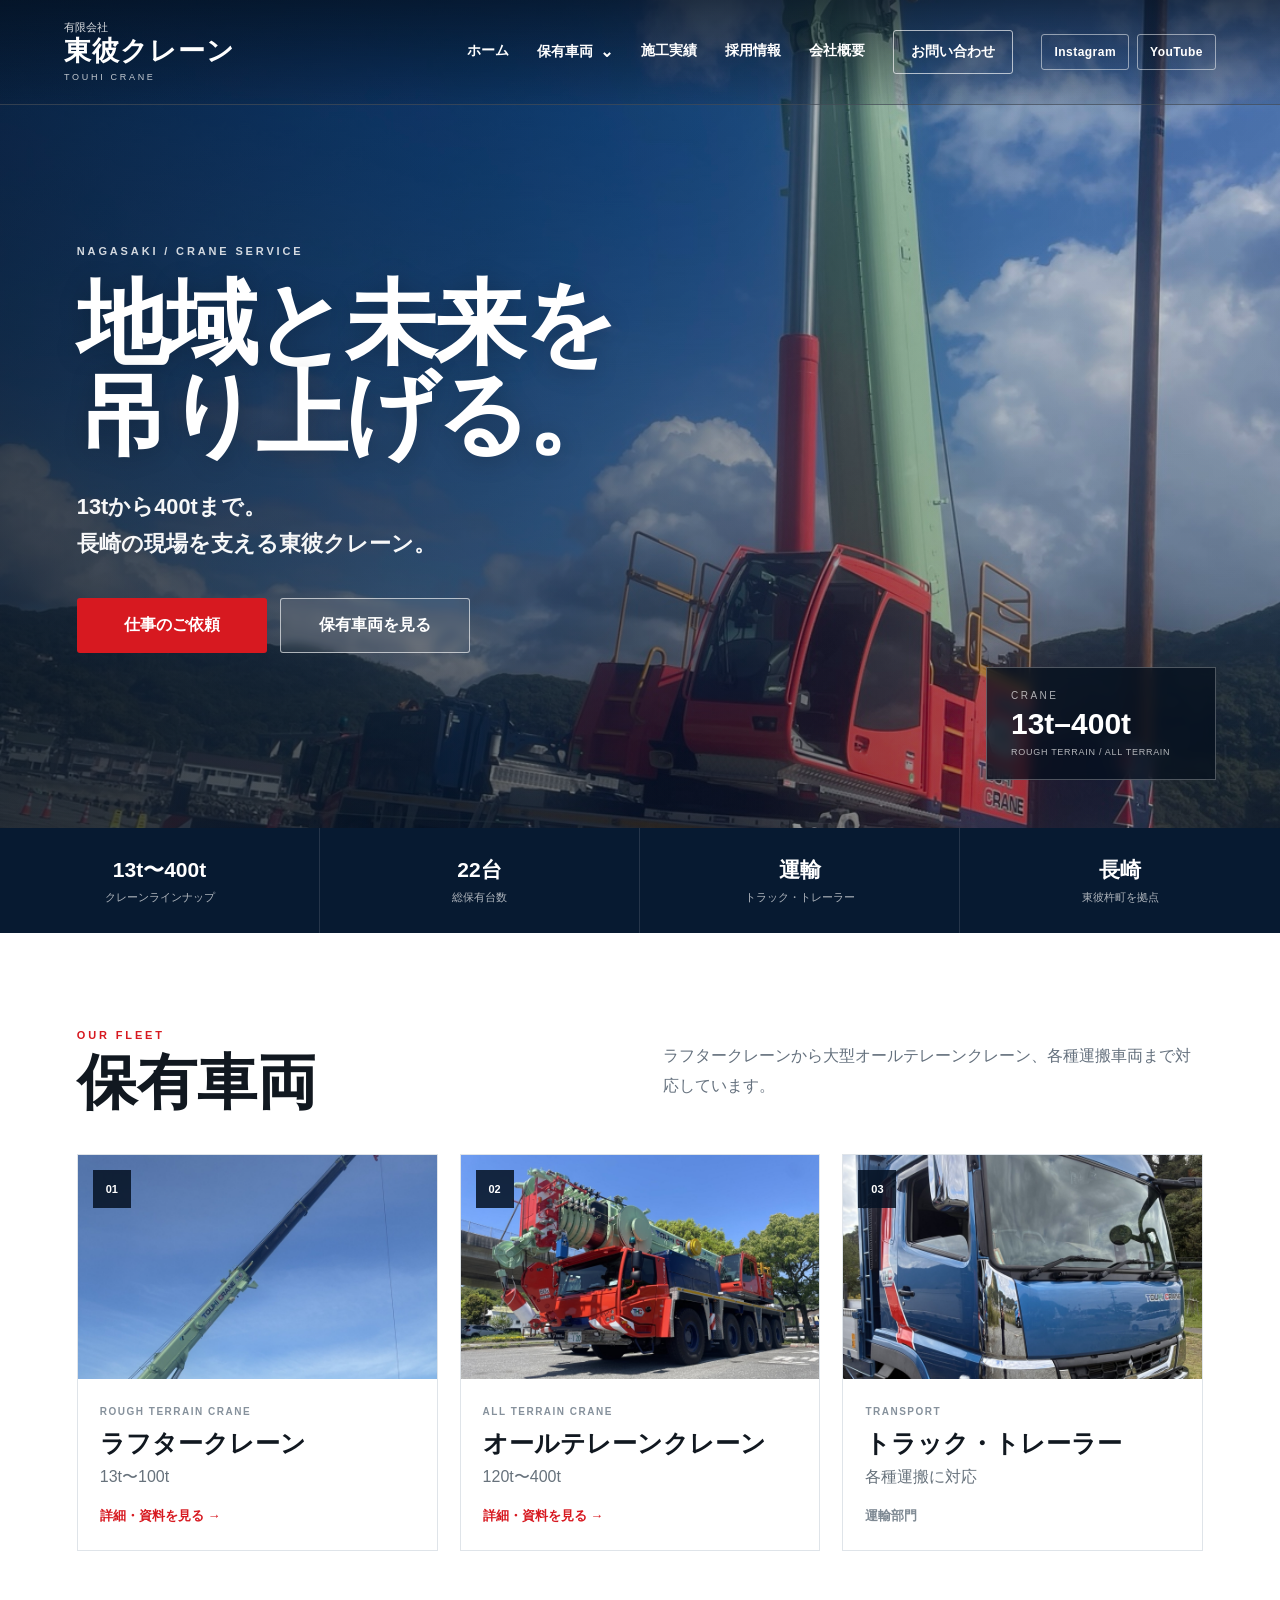
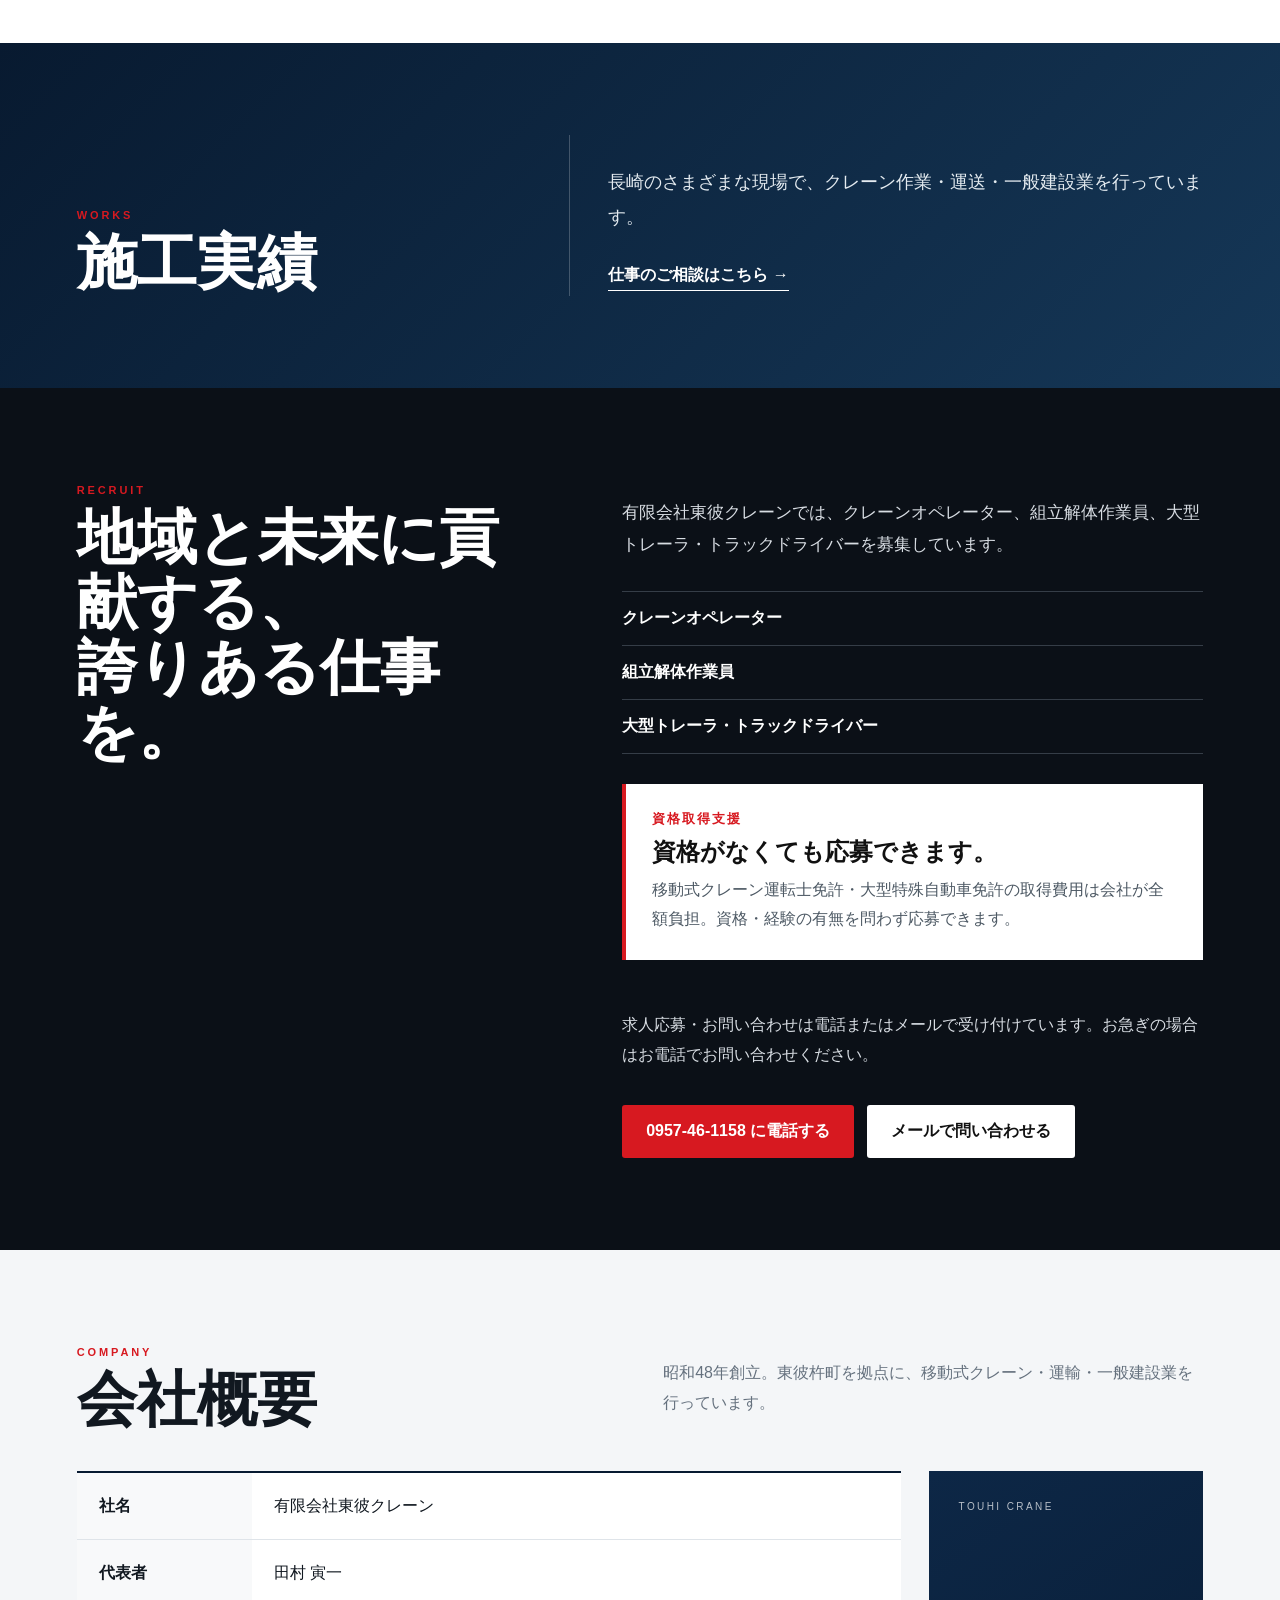
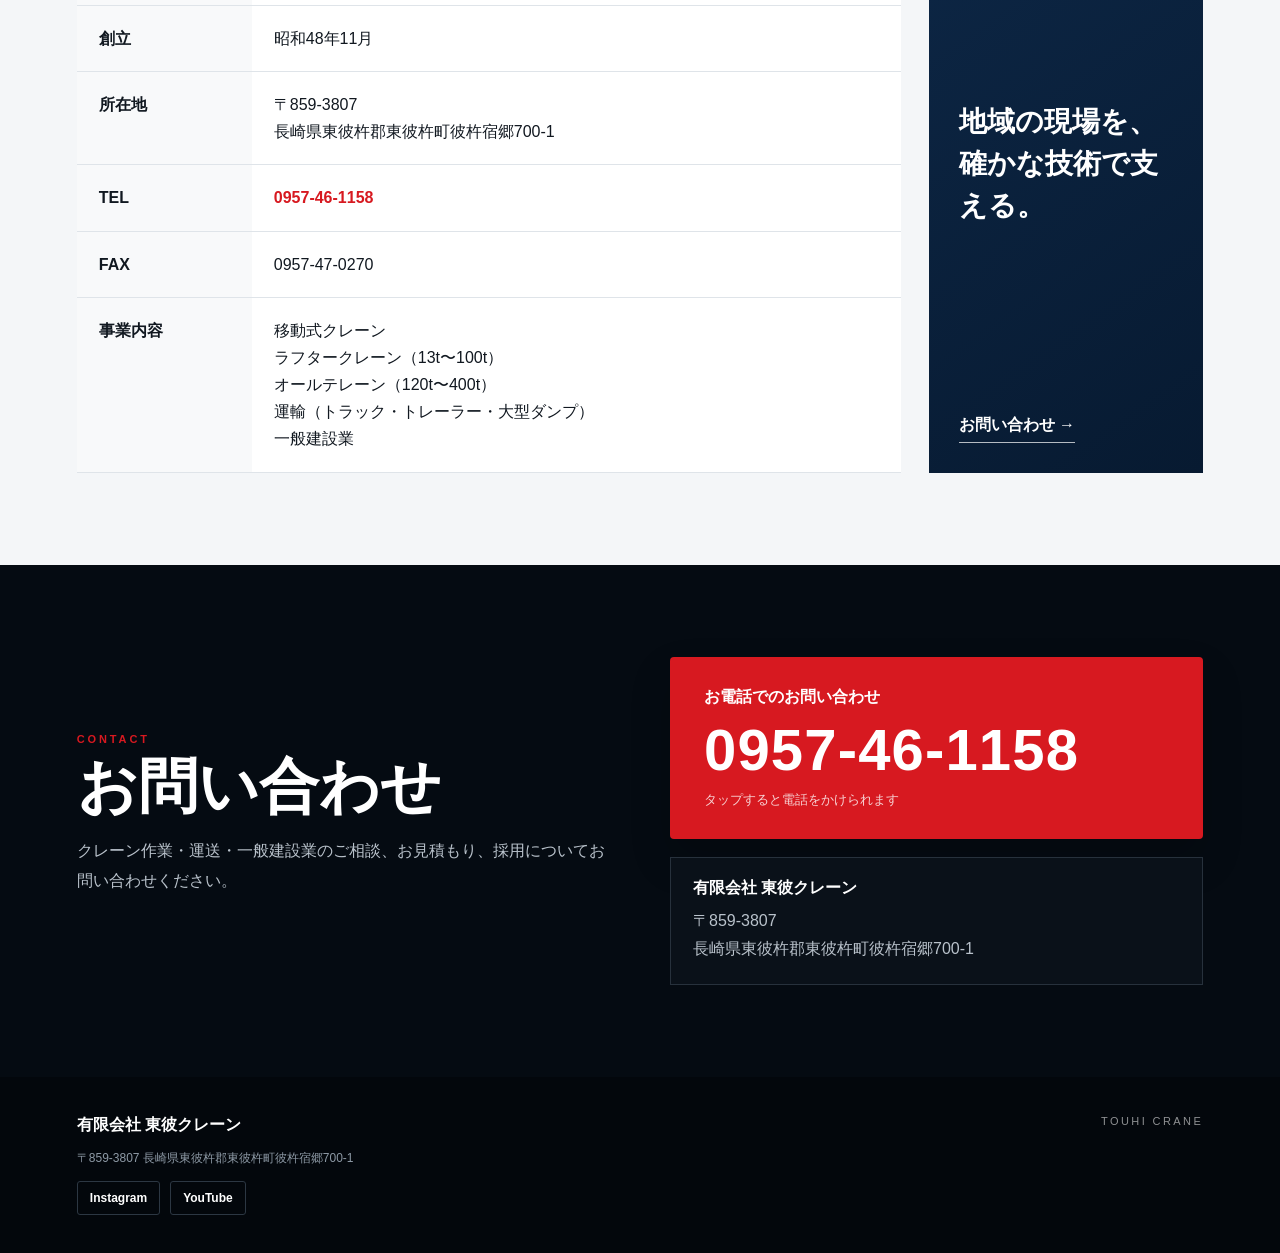
==== index.html @ 8ba5ea9e "Add files via upload" ====
<!doctype html>
<html lang="ja">
<head>
  <meta charset="utf-8">
  <meta name="viewport" content="width=device-width,initial-scale=1">
  <meta name="description" content="有限会社東彼クレーン。長崎県東彼杵町を拠点に、移動式クレーン・運輸・一般建設業を行っています。">
  <title>有限会社 東彼クレーン</title>
  <link rel="stylesheet" href="styles.css">
  <style>
    .social-links{display:flex;align-items:center;gap:8px}
    .social-link{display:inline-flex;align-items:center;justify-content:center;padding:10px 12px;border:1px solid rgba(255,255,255,.5);border-radius:3px;font-size:12px;font-weight:900;letter-spacing:.04em}
    .social-link:hover{background:#fff;color:#071a31}
    .footer-social{display:flex;gap:10px;flex-wrap:wrap;margin-top:12px}
    .footer-social a{display:inline-flex;padding:9px 12px;border:1px solid #2c3743;border-radius:3px;font-size:12px;font-weight:800;color:#fff}
    .footer-social a:hover{border-color:#fff}
    .mobile-social{display:none}
    @media(max-width:1050px){.social-links{display:none}}
    @media(max-width:900px){
      .mobile-social{display:flex;gap:10px;margin-top:18px}
      .mobile-social a{flex:1;text-align:center;padding:13px 10px;border:1px solid #2c3743;border-radius:3px;font-size:13px;font-weight:900}
      .footer-social{display:none}
    }
  </style>
</head>
<body>

<header class="site-header">
  <a class="brand" href="#top">
    <span class="brand-small">有限会社</span>
    <span class="brand-main">東彼クレーン</span>
    <span class="brand-en">TOUHI CRANE</span>
  </a>

  <nav class="nav" aria-label="メインナビゲーション">
    <a class="nav-link" href="#top">ホーム</a>

    <details class="vehicle-dropdown">
      <summary>保有車両 <span>⌄</span></summary>
      <div class="vehicle-menu">
        <a href="rafter.html">
          <strong>ラフタークレーン</strong>
          <small>能力表・CAD・寸法図・カタログ</small>
        </a>
        <a href="allterrain.html">
          <strong>オールテレーンクレーン</strong>
          <small>能力表・CAD・寸法図・カタログ</small>
        </a>
      </div>
    </details>

    <a class="nav-link" href="#works">施工実績</a>
    <a class="nav-link" href="#recruit">採用情報</a>
    <a class="nav-link" href="#about">会社概要</a>
    <a class="nav-contact" href="#contact">お問い合わせ</a>

    <div class="social-links" aria-label="SNS">
      <a class="social-link" href="https://www.instagram.com/touhi_130nl" target="_blank" rel="noopener noreferrer">Instagram</a>
      <a class="social-link" href="https://youtube.com/@nagasaki_crane" target="_blank" rel="noopener noreferrer">YouTube</a>
    </div>
  </nav>
</header>

<main>
  <section id="top" class="hero">
    <div class="hero-overlay"></div>
    <div class="hero-content">
      <p class="eyebrow">NAGASAKI / CRANE SERVICE</p>
      <h1>地域と未来を<br>吊り上げる。</h1>
      <p class="hero-copy">13tから400tまで。<br>長崎の現場を支える東彼クレーン。</p>
      <div class="hero-actions">
        <a class="button primary" href="tel:0957461158">仕事のご依頼</a>
        <a class="button ghost" href="#vehicles">保有車両を見る</a>
      </div>
    </div>

    <div class="hero-badge">
      <span>CRANE</span>
      <strong>13t–400t</strong>
      <small>ROUGH TERRAIN / ALL TERRAIN</small>
    </div>
  </section>

  <section class="strengths" aria-label="東彼クレーンの特徴">
    <div><strong>13t〜400t</strong><span>クレーンラインナップ</span></div>
    <div><strong>22台</strong><span>総保有台数</span></div>
    <div><strong>運輸</strong><span>トラック・トレーラー</span></div>
    <div><strong>長崎</strong><span>東彼杵町を拠点</span></div>
  </section>

  <section id="vehicles" class="section vehicles-section">
    <div class="section-heading">
      <div><span class="section-en">OUR FLEET</span><h2>保有車両</h2></div>
      <p>ラフタークレーンから大型オールテレーンクレーン、各種運搬車両まで対応しています。</p>
    </div>

    <div class="card-grid three">
      <a class="vehicle-card" href="rafter.html">
        <div class="vehicle-media"><img src="rafter.jpg" alt="東彼クレーンのラフタークレーン"><span class="vehicle-number">01</span></div>
        <div class="vehicle-card-body"><span>ROUGH TERRAIN CRANE</span><h3>ラフタークレーン</h3><p>13t〜100t</p><strong>詳細・資料を見る →</strong></div>
      </a>

      <a class="vehicle-card" href="allterrain.html">
        <div class="vehicle-media"><img src="allterrain.jpg" alt="東彼クレーンのオールテレーンクレーン"><span class="vehicle-number">02</span></div>
        <div class="vehicle-card-body"><span>ALL TERRAIN CRANE</span><h3>オールテレーンクレーン</h3><p>120t〜400t</p><strong>詳細・資料を見る →</strong></div>
      </a>

      <article class="vehicle-card vehicle-card-static">
        <div class="vehicle-media"><img src="truck.jpg" alt="東彼クレーンのトラック・トレーラー"><span class="vehicle-number">03</span></div>
        <div class="vehicle-card-body"><span>TRANSPORT</span><h3>トラック・トレーラー</h3><p>各種運搬に対応</p><strong>運輸部門</strong></div>
      </article>
    </div>
  </section>

  <section id="works" class="section works-section">
    <div class="works-inner">
      <div><span class="section-en">WORKS</span><h2>施工実績</h2></div>
      <div class="works-copy">
        <p>長崎のさまざまな現場で、クレーン作業・運送・一般建設業を行っています。</p>
        <a href="#contact">仕事のご相談はこちら →</a>
      </div>
    </div>
  </section>

  <section id="recruit" class="section recruit">
    <div class="recruit-grid-main">
      <div><span class="section-en">RECRUIT</span><h2>地域と未来に貢献する、<br>誇りある仕事を。</h2></div>
      <div class="recruit-copy">
        <p>有限会社東彼クレーンでは、クレーンオペレーター、組立解体作業員、大型トレーラ・トラックドライバーを募集しています。</p>

        <div class="recruit-jobs">
          <span>クレーンオペレーター</span>
          <span>組立解体作業員</span>
          <span>大型トレーラ・トラックドライバー</span>
        </div>

        <div class="license-box">
          <small>資格取得支援</small>
          <strong>資格がなくても応募できます。</strong>
          <p>移動式クレーン運転士免許・大型特殊自動車免許の取得費用は会社が全額負担。資格・経験の有無を問わず応募できます。</p>
        </div>

        <div class="recruit-contact">
          <p>求人応募・お問い合わせは電話またはメールで受け付けています。お急ぎの場合はお電話でお問い合わせください。</p>
          <div class="hero-actions">
            <a class="button primary" href="tel:0957461158">0957-46-1158 に電話する</a>
            <a class="button recruit-mail" href="https://www.touhi-crane.com/contact">メールで問い合わせる</a>
          </div>
        </div>
      </div>
    </div>
  </section>

  <section id="about" class="section about-section">
    <div class="section-heading">
      <div><span class="section-en">COMPANY</span><h2>会社概要</h2></div>
      <p>昭和48年創立。東彼杵町を拠点に、移動式クレーン・運輸・一般建設業を行っています。</p>
    </div>

    <div class="company-layout">
      <dl class="company-table">
        <div><dt>社名</dt><dd>有限会社東彼クレーン</dd></div>
        <div><dt>代表者</dt><dd>田村 寅一</dd></div>
        <div><dt>創立</dt><dd>昭和48年11月</dd></div>
        <div><dt>所在地</dt><dd>〒859-3807<br>長崎県東彼杵郡東彼杵町彼杵宿郷700-1</dd></div>
        <div><dt>TEL</dt><dd><a href="tel:0957461158">0957-46-1158</a></dd></div>
        <div><dt>FAX</dt><dd>0957-47-0270</dd></div>
        <div><dt>事業内容</dt><dd>移動式クレーン<br>ラフタークレーン（13t〜100t）<br>オールテレーン（120t〜400t）<br>運輸（トラック・トレーラー・大型ダンプ）<br>一般建設業</dd></div>
      </dl>

      <aside class="company-panel">
        <span>TOUHI CRANE</span>
        <strong>地域の現場を、<br>確かな技術で支える。</strong>
        <a href="#contact">お問い合わせ →</a>
      </aside>
    </div>
  </section>

  <section id="contact" class="section contact-section">
    <div class="contact-inner">
      <div>
        <span class="section-en">CONTACT</span>
        <h2>お問い合わせ</h2>
        <p>クレーン作業・運送・一般建設業のご相談、お見積もり、採用についてお問い合わせください。</p>

        <div class="mobile-social" aria-label="SNS">
          <a href="https://www.instagram.com/touhi_130nl" target="_blank" rel="noopener noreferrer">Instagram</a>
          <a href="https://youtube.com/@nagasaki_crane" target="_blank" rel="noopener noreferrer">YouTube</a>
        </div>
      </div>

      <div>
        <a class="phone-card" href="tel:0957461158">
          <span>お電話でのお問い合わせ</span>
          <strong>0957-46-1158</strong>
          <small>タップすると電話をかけられます</small>
        </a>

        <div class="contact-address">
          <strong>有限会社 東彼クレーン</strong>
          <p>〒859-3807<br>長崎県東彼杵郡東彼杵町彼杵宿郷700-1</p>
        </div>
      </div>
    </div>
  </section>
</main>

<footer class="footer">
  <div>
    <strong>有限会社 東彼クレーン</strong>
    <p>〒859-3807 長崎県東彼杵郡東彼杵町彼杵宿郷700-1</p>

    <div class="footer-social" aria-label="SNS">
      <a href="https://www.instagram.com/touhi_130nl" target="_blank" rel="noopener noreferrer">Instagram</a>
      <a href="https://youtube.com/@nagasaki_crane" target="_blank" rel="noopener noreferrer">YouTube</a>
    </div>
  </div>

  <span>TOUHI CRANE</span>
</footer>

</body>
</html>
---- styles.css ----
:root{
  --red:#d71920;
  --navy:#071a31;
  --navy2:#0d2746;
  --ink:#111820;
  --muted:#65717e;
  --line:#dfe4e9;
  --light:#f4f6f8;
  --white:#fff;
}
*{box-sizing:border-box}
html{scroll-behavior:smooth}
body{
  margin:0;
  font-family:-apple-system,BlinkMacSystemFont,"Hiragino Kaku Gothic ProN","Yu Gothic",Meiryo,sans-serif;
  color:var(--ink);
  background:#fff;
}
a{text-decoration:none;color:inherit}
img{max-width:100%}

.site-header{
  position:absolute;
  z-index:50;
  top:0;left:0;right:0;
  display:flex;
  align-items:center;
  justify-content:space-between;
  padding:22px 5vw;
  color:#fff;
  border-bottom:1px solid rgba(255,255,255,.18);
  background:linear-gradient(180deg,rgba(3,14,28,.68),rgba(3,14,28,.12));
}
.brand{display:flex;flex-direction:column;line-height:1}
.brand-small{font-size:11px;opacity:.85;margin-bottom:5px}
.brand-main{font-size:27px;font-weight:900;letter-spacing:.04em}
.brand-en{font-size:9px;letter-spacing:.3em;margin-top:8px;opacity:.75}

.nav{display:flex;align-items:center;gap:28px;font-size:14px;font-weight:800}
.nav-link{padding:12px 0;border-bottom:2px solid transparent}
.nav-link:hover{border-bottom-color:#fff}
.nav-contact{padding:12px 17px;border:1px solid rgba(255,255,255,.65);border-radius:3px}

.vehicle-dropdown{position:relative}
.vehicle-dropdown summary{
  list-style:none;
  cursor:pointer;
  display:flex;
  align-items:center;
  gap:7px;
  padding:12px 0;
}
.vehicle-dropdown summary::-webkit-details-marker{display:none}
.vehicle-dropdown summary span{font-size:16px;line-height:1;transition:.2s}
.vehicle-dropdown[open] summary span{transform:rotate(180deg)}
.vehicle-menu{
  position:absolute;
  top:49px;
  left:-24px;
  width:290px;
  padding:8px;
  background:#fff;
  color:#111;
  border-radius:7px;
  box-shadow:0 18px 40px rgba(0,0,0,.24);
}
.vehicle-menu:before{
  content:"";
  position:absolute;
  top:-7px;
  left:42px;
  width:14px;height:14px;
  transform:rotate(45deg);
  background:#fff;
}
.vehicle-menu a{
  position:relative;
  z-index:1;
  display:block;
  padding:15px 16px;
  border-radius:5px;
}
.vehicle-menu a+a{border-top:1px solid #eee}
.vehicle-menu a:hover{background:#f3f6f8}
.vehicle-menu strong{display:block;font-size:15px}
.vehicle-menu small{display:block;margin-top:5px;color:#7b8792;font-size:11px}

.hero{
  min-height:92vh;
  position:relative;
  display:flex;
  align-items:center;
  padding:145px 6vw 86px;
  background:
    linear-gradient(90deg,rgba(3,14,28,.73) 0%,rgba(3,14,28,.46) 38%,rgba(3,14,28,.08) 78%),
    url("hero.jpg") center/cover no-repeat;
  color:#fff;
  overflow:hidden;
}
.hero-overlay{
  position:absolute;inset:0;
  background:linear-gradient(180deg,rgba(5,18,35,.1),rgba(5,18,35,.28));
}
.hero-content{position:relative;z-index:2;max-width:770px}
.eyebrow,.section-en{
  font-size:11px;
  letter-spacing:.26em;
  font-weight:900;
  color:var(--red);
}
.eyebrow{color:#fff;opacity:.82}
.hero h1{
  margin:22px 0 28px;
  font-size:clamp(58px,7.2vw,108px);
  line-height:.98;
  letter-spacing:-.035em;
  font-weight:900;
  text-shadow:0 3px 24px rgba(0,0,0,.22);
}
.hero-copy{
  font-size:clamp(18px,1.7vw,26px);
  line-height:1.7;
  font-weight:700;
  opacity:.96;
}
.hero-actions{display:flex;gap:13px;flex-wrap:wrap;margin-top:36px}
.button{
  display:inline-flex;
  align-items:center;
  justify-content:center;
  min-width:190px;
  padding:16px 24px;
  border-radius:3px;
  font-weight:900;
  transition:.18s;
}
.button:hover{transform:translateY(-2px)}
.primary{background:var(--red);color:#fff}
.ghost{border:1px solid rgba(255,255,255,.62);color:#fff;background:rgba(255,255,255,.08);backdrop-filter:blur(4px)}

.hero-badge{
  position:absolute;
  right:5vw;
  bottom:48px;
  z-index:2;
  display:flex;
  flex-direction:column;
  min-width:230px;
  padding:22px 24px;
  background:rgba(3,14,28,.72);
  border:1px solid rgba(255,255,255,.28);
  backdrop-filter:blur(6px);
}
.hero-badge span{font-size:10px;letter-spacing:.25em;opacity:.65}
.hero-badge strong{font-size:30px;margin:6px 0}
.hero-badge small{font-size:9px;letter-spacing:.08em;opacity:.68}

.strengths{
  display:grid;
  grid-template-columns:repeat(4,1fr);
  background:var(--navy);
  color:#fff;
}
.strengths div{
  padding:28px 20px;
  text-align:center;
  border-right:1px solid rgba(255,255,255,.12);
}
.strengths div:last-child{border-right:0}
.strengths strong{display:block;font-size:21px}
.strengths span{display:block;font-size:11px;opacity:.68;margin-top:6px}

.section{padding:92px 6vw}
.section-heading{
  display:flex;
  align-items:end;
  justify-content:space-between;
  gap:40px;
  margin-bottom:38px;
}
.section-heading h2,.section h2{
  margin:8px 0 0;
  font-size:clamp(38px,4.7vw,64px);
  line-height:1.08;
}
.section-heading p{
  max-width:540px;
  line-height:1.85;
  color:var(--muted);
}

.vehicles-section{background:#fff}
.card-grid{display:grid;gap:22px}
.three{grid-template-columns:repeat(3,1fr)}
.vehicle-card{
  display:block;
  background:#fff;
  border:1px solid var(--line);
  overflow:hidden;
  transition:.22s;
}
a.vehicle-card:hover{
  transform:translateY(-5px);
  box-shadow:0 18px 38px rgba(12,31,50,.12);
}
.vehicle-media{
  position:relative;
  aspect-ratio:16/10;
  overflow:hidden;
  background:#e9edf1;
}
.vehicle-media img{
  display:block;
  width:100%;height:100%;
  object-fit:cover;
  transition:.35s;
}
a.vehicle-card:hover .vehicle-media img{transform:scale(1.025)}
.vehicle-number{
  position:absolute;
  top:15px;left:15px;
  display:inline-flex;
  width:38px;height:38px;
  align-items:center;justify-content:center;
  background:rgba(5,18,35,.86);
  color:#fff;
  font-size:11px;
  font-weight:900;
}
.vehicle-card-body{padding:22px 22px 25px}
.vehicle-card-body>span{
  font-size:10px;
  letter-spacing:.15em;
  color:#86919c;
  font-weight:800;
}
.vehicle-card-body h3{font-size:25px;margin:8px 0 7px}
.vehicle-card-body p{margin:0 0 18px;color:#67727c}
.vehicle-card-body strong{font-size:13px;color:var(--red)}
.vehicle-card-static .vehicle-card-body strong{color:#7e8993}

.works-section{
  background:linear-gradient(135deg,#081a30,#153757);
  color:#fff;
}
.works-inner{
  display:grid;
  grid-template-columns:.8fr 1.2fr;
  align-items:end;
  gap:70px;
}
.works-copy{
  padding:12px 0 5px 38px;
  border-left:1px solid rgba(255,255,255,.22);
}
.works-copy p{font-size:18px;line-height:1.9;color:#e4ebf0}
.works-copy a{display:inline-block;margin-top:13px;padding-bottom:4px;border-bottom:1px solid #fff;font-weight:800}

.recruit{
  background:#0b1017;
  color:#fff;
}
.recruit-grid-main{
  display:grid;
  grid-template-columns:.9fr 1.1fr;
  gap:70px;
}
.recruit-copy>p{font-size:17px;line-height:1.9;color:#d8dde3}
.recruit-jobs{
  display:grid;
  grid-template-columns:1fr;
  gap:0;
  margin:30px 0;
  border-top:1px solid #353d47;
}
.recruit-jobs span{
  padding:16px 0;
  border-bottom:1px solid #353d47;
  font-weight:800;
}
.license-box{
  margin-top:28px;
  padding:26px;
  background:#fff;
  color:#111;
  border-left:4px solid var(--red);
}
.license-box small{
  display:block;
  color:var(--red);
  font-weight:900;
  letter-spacing:.14em;
  margin-bottom:8px;
}
.license-box strong{display:block;font-size:24px;margin-bottom:8px}
.license-box p{margin:0;color:#4d5964;line-height:1.8}

.about-section{background:var(--light)}
.company-layout{
  display:grid;
  grid-template-columns:1.5fr .5fr;
  gap:28px;
}
.company-table{
  margin:0;
  background:#fff;
  border-top:2px solid var(--navy);
}
.company-table div{
  display:grid;
  grid-template-columns:175px 1fr;
  border-bottom:1px solid var(--line);
}
.company-table dt,.company-table dd{
  margin:0;
  padding:19px 22px;
  line-height:1.7;
}
.company-table dt{
  background:#f8f9fa;
  font-weight:900;
}
.company-table a{color:var(--red);font-weight:900}
.company-panel{
  display:flex;
  flex-direction:column;
  justify-content:space-between;
  min-height:100%;
  padding:30px;
  color:#fff;
  background:linear-gradient(145deg,var(--navy2),var(--navy));
}
.company-panel span{font-size:10px;letter-spacing:.24em;opacity:.7}
.company-panel strong{font-size:28px;line-height:1.5}
.company-panel a{font-weight:900;border-bottom:1px solid rgba(255,255,255,.7);padding-bottom:6px;align-self:flex-start}

.contact-section{
  background:#050b12;
  color:#fff;
}
.contact-inner{
  display:grid;
  grid-template-columns:1fr 1fr;
  align-items:center;
  gap:60px;
  max-width:1200px;
  margin:0 auto;
}
.contact-inner p{color:#b9c2cb;line-height:1.9}
.phone-card{
  display:flex;
  flex-direction:column;
  gap:8px;
  padding:30px 34px;
  background:var(--red);
  border-radius:4px;
  box-shadow:0 20px 40px rgba(0,0,0,.18);
}
.phone-card span{font-weight:800}
.phone-card strong{font-size:clamp(34px,4.8vw,58px);letter-spacing:.02em}
.phone-card small{opacity:.8}

.footer{
  display:flex;
  justify-content:space-between;
  gap:25px;
  padding:38px 6vw;
  background:#03070c;
  color:#fff;
}
.footer p{font-size:12px;color:#8e9aa6;line-height:1.7}
.footer>span{font-size:11px;letter-spacing:.22em;opacity:.55}

/* 既存の車両資料ページ */
.subpage-body{background:#f3f4f6}
.subpage-header{position:relative;background:#0b0d10}
.subpage-main{padding:70px 6vw 90px}
.back-link{display:inline-block;margin-bottom:28px;font-weight:800;color:#555}
.machine-title{font-size:clamp(38px,7vw,74px);margin:8px 0 12px}
.machine-intro{color:#666;line-height:1.8;max-width:720px}
.machine-empty{margin-top:38px;padding:24px;background:#fff;border:1px solid #ddd}
.machine-slot-grid{display:grid;grid-template-columns:repeat(3,1fr);gap:16px;margin-top:18px}
.machine-slot{min-height:150px;border:2px dashed #c9cdd3;display:flex;align-items:center;justify-content:center;text-align:center;background:#fafafa;color:#888;font-weight:800}
.resource-shell{margin-top:24px;display:grid;grid-template-columns:repeat(4,1fr);gap:12px}
.resource-shell div{padding:18px;background:#eceff3;border:1px solid #d9dde2;text-align:center;font-weight:800;color:#777}
.resource-shell small{display:block;font-size:11px;font-weight:600;margin-top:6px;color:#999}

@media(max-width:1050px){
  .nav{gap:17px;font-size:13px}
  .hero-badge{display:none}
  .company-layout{grid-template-columns:1fr}
  .company-panel{min-height:260px}
}

@media(max-width:900px){
  .site-header{padding:18px 20px}
  .brand-main{font-size:23px}
  .brand-small{font-size:10px}
  .nav-link,.nav-contact{display:none}
  .vehicle-dropdown summary{
    padding:10px 12px;
    background:rgba(0,0,0,.38);
    border:1px solid rgba(255,255,255,.35);
    border-radius:4px;
    font-size:13px;
  }
  .vehicle-menu{right:0;left:auto;top:47px;width:250px}
  .vehicle-menu:before{left:auto;right:24px}

  .hero{
    min-height:82vh;
    padding:130px 22px 58px;
    background:
      linear-gradient(90deg,rgba(3,14,28,.66),rgba(3,14,28,.16)),
      url("hero.jpg") center/cover no-repeat;
  }
  .hero h1{font-size:56px}
  .hero-copy{font-size:18px}
  .button{width:100%}
  .strengths{grid-template-columns:repeat(2,1fr)}
  .strengths div{padding:22px 10px}

  .section{padding:62px 22px}
  .section-heading{display:block;margin-bottom:28px}
  .section-heading p{margin-top:18px}
  .three{grid-template-columns:1fr}
  .works-inner,.recruit-grid-main,.contact-inner{grid-template-columns:1fr;gap:30px}
  .works-copy{padding:0;border:0}
  .recruit-grid-main{gap:26px}
  .company-table div{grid-template-columns:1fr}
  .company-table dt{padding-bottom:5px;background:#fff;color:#77818b}
  .company-table dd{padding-top:0}
  .company-panel{display:none}
  .footer{flex-direction:column}

  .subpage-main{padding:50px 22px 70px}
  .machine-slot-grid,.resource-shell{grid-template-columns:1fr}
}

.recruit-contact{margin-top:28px;padding-top:6px}
.recruit-contact>p{color:#d8dde3;line-height:1.85}
.recruit-mail{background:#fff;color:#111}
.contact-address{margin-top:18px;padding:20px 22px;border:1px solid #27313c;background:#0a1119}
.contact-address strong{display:block;margin-bottom:8px}
.contact-address p{margin:0;color:#b9c2cb;line-height:1.8}
@media(max-width:900px){
  .recruit-contact{margin-top:24px}
  .contact-address{margin-top:16px}
}
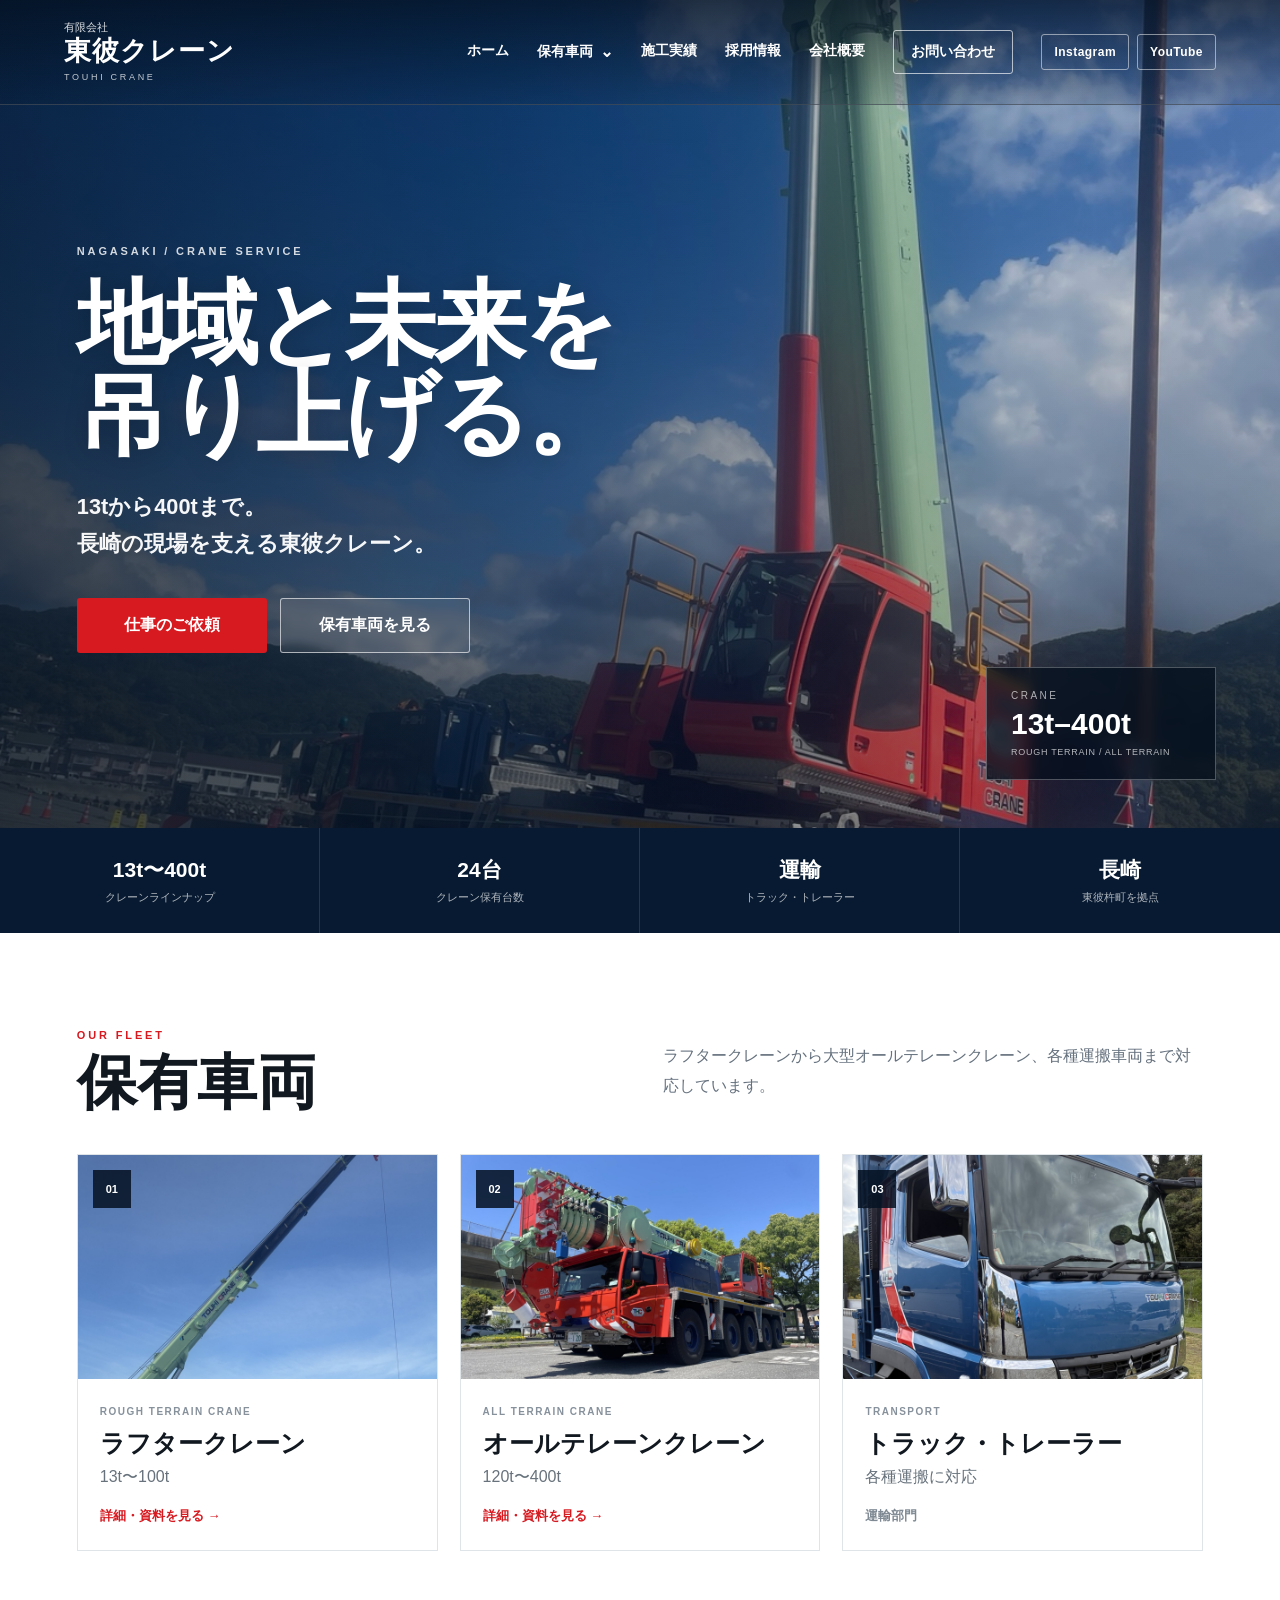
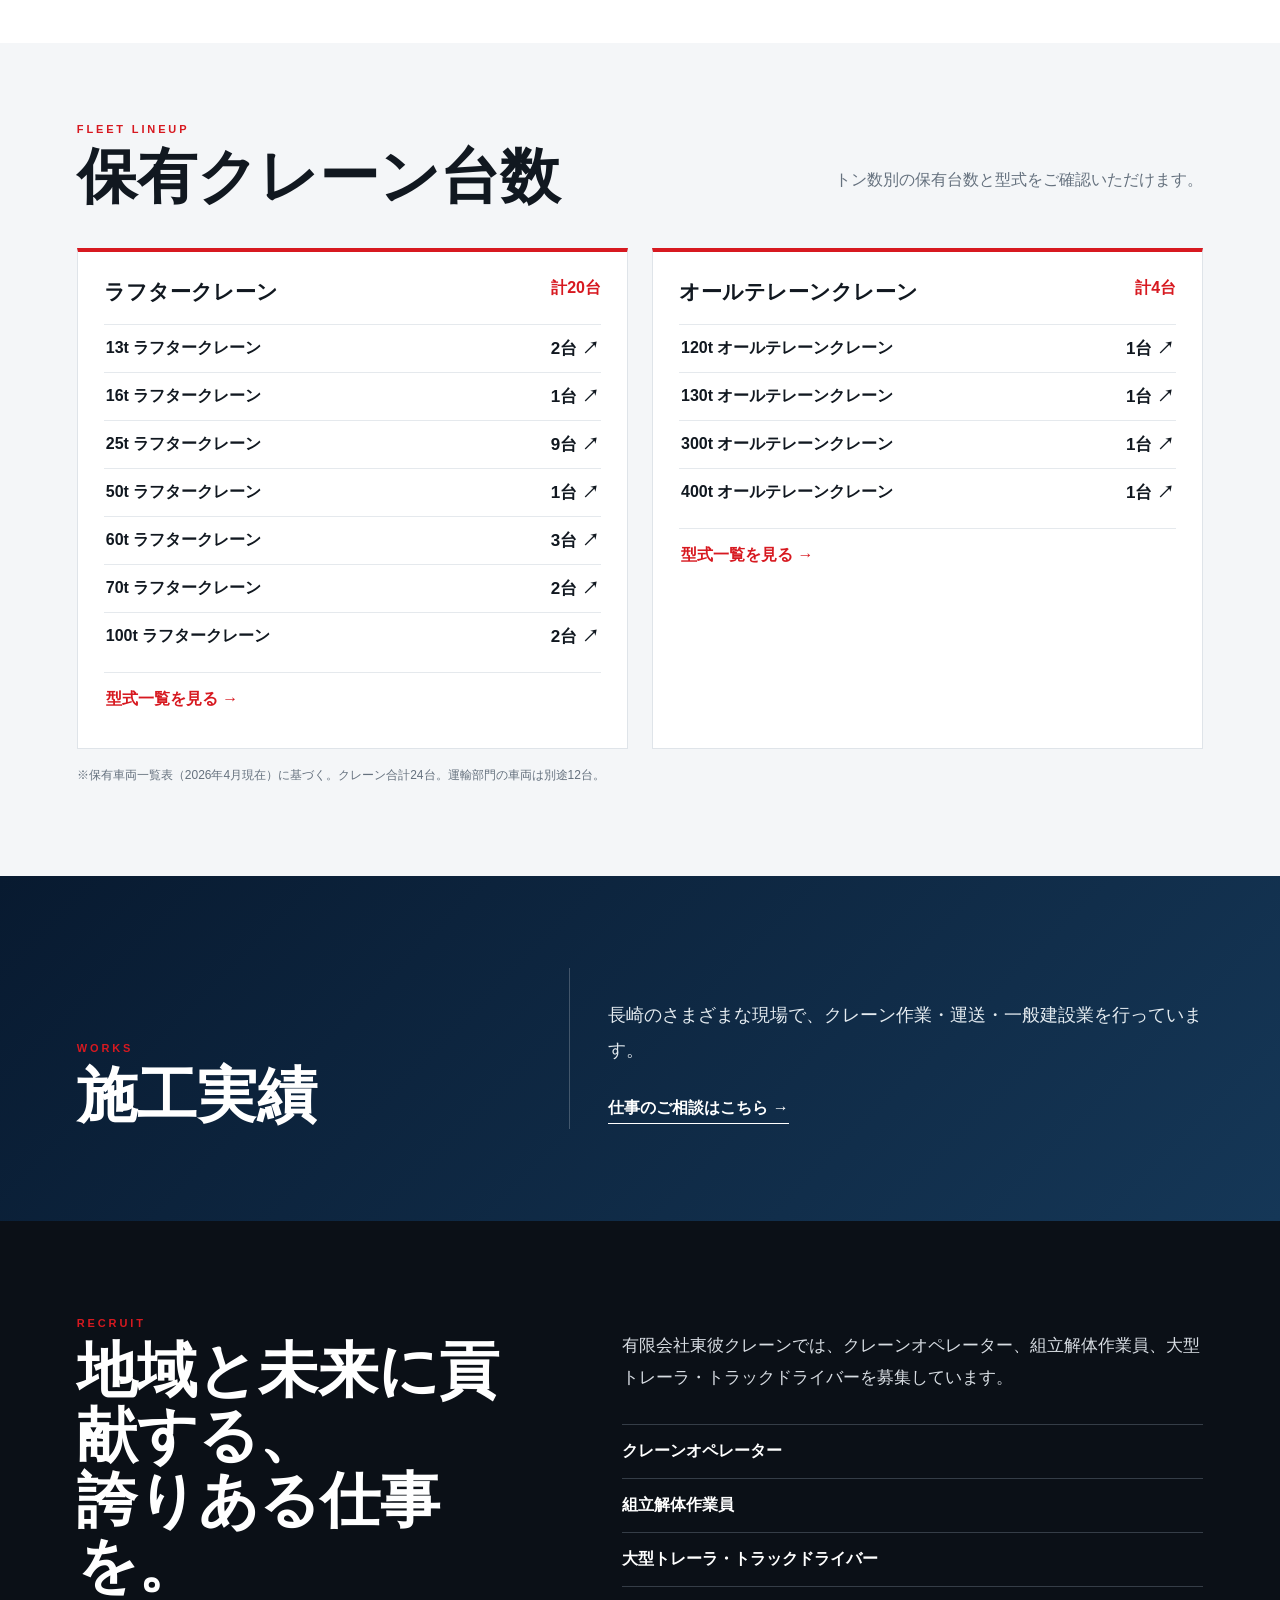
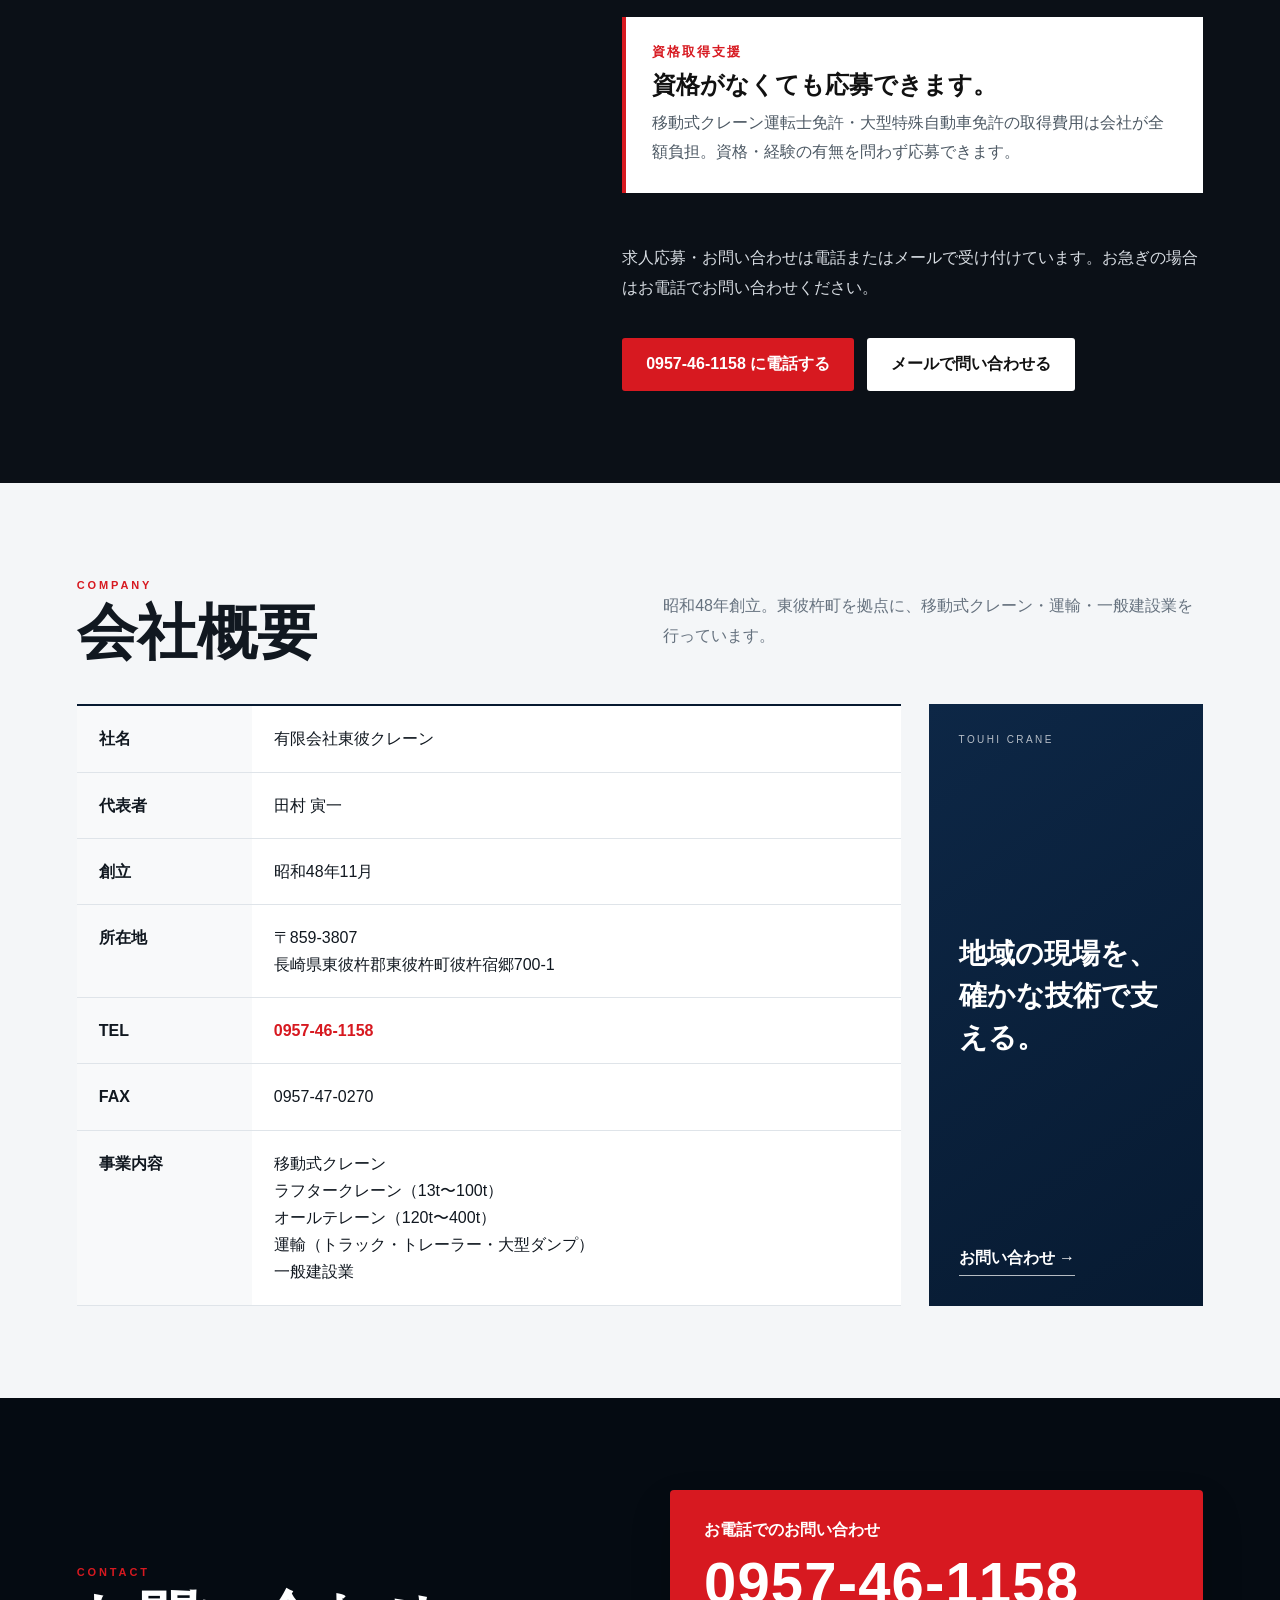
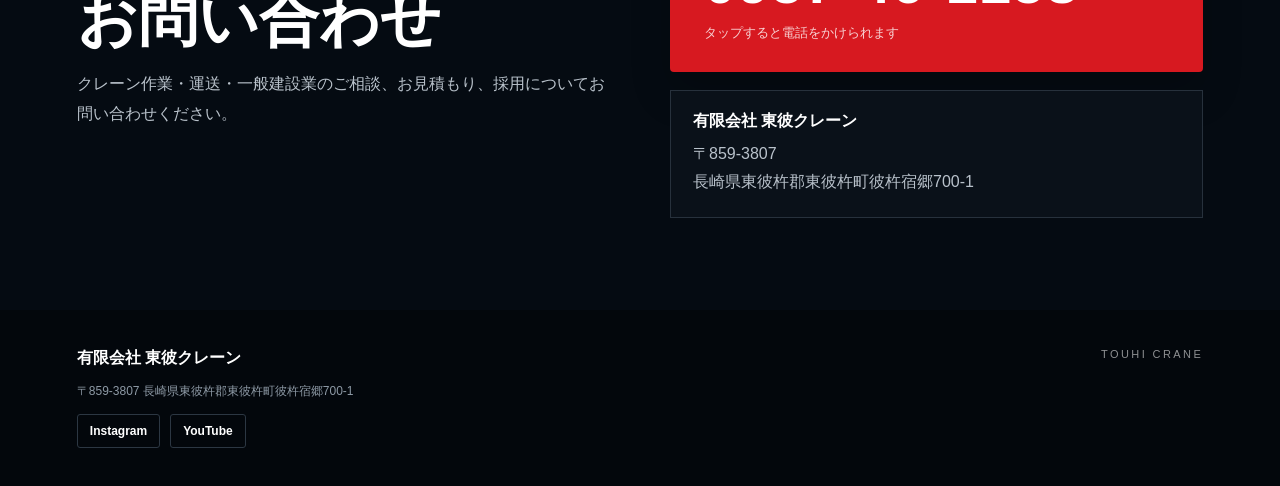
==== commit d81e8cc0: "Add files via upload" ====
--- a/index.html
+++ b/index.html
@@ -20,6 +20,19 @@
       .mobile-social a{flex:1;text-align:center;padding:13px 10px;border:1px solid #2c3743;border-radius:3px;font-size:13px;font-weight:900}
       .footer-social{display:none}
     }
+
+.fleet-counts{background:#f4f6f8;padding-top:76px;padding-bottom:80px}
+.fleet-counts .fleet-description{max-width:850px;color:#65717e;line-height:1.8;margin-bottom:28px}
+.fleet-summary{display:grid;grid-template-columns:repeat(2,minmax(0,1fr));gap:24px}
+.fleet-summary-group{background:#fff;border:1px solid #dfe4e9;border-top:4px solid #d71920;padding:26px}
+.fleet-summary-group h3{margin:0 0 18px;font-size:21px}
+.fleet-summary-group h3 span{float:right;color:#d71920;font-size:16px}
+.fleet-summary-group a{display:flex;justify-content:space-between;align-items:center;gap:12px;border-top:1px solid #e5e9ed;padding:12px 2px;font-weight:750}
+.fleet-summary-group a:hover{color:#d71920}
+.fleet-summary-group a strong{white-space:nowrap;font-size:17px}
+.fleet-summary-group .go-details{margin-top:12px;padding-top:16px;color:#d71920}
+.fleet-footnote{font-size:12px;color:#65717e;margin-top:18px}
+@media(max-width:900px){.fleet-counts{padding-top:62px;padding-bottom:62px}.fleet-summary{grid-template-columns:1fr;gap:16px}.fleet-summary-group{padding:20px}.fleet-summary-group h3{font-size:19px}}
   </style>
 </head>
 <body>
@@ -82,7 +95,7 @@
 
   <section class="strengths" aria-label="東彼クレーンの特徴">
     <div><strong>13t〜400t</strong><span>クレーンラインナップ</span></div>
-    <div><strong>22台</strong><span>総保有台数</span></div>
+    <div><strong>24台</strong><span>クレーン保有台数</span></div>
     <div><strong>運輸</strong><span>トラック・トレーラー</span></div>
     <div><strong>長崎</strong><span>東彼杵町を拠点</span></div>
   </section>
@@ -109,6 +122,29 @@
         <div class="vehicle-card-body"><span>TRANSPORT</span><h3>トラック・トレーラー</h3><p>各種運搬に対応</p><strong>運輸部門</strong></div>
       </article>
     </div>
+  </section>
+
+
+  <section id="fleet-counts" class="section fleet-counts">
+    <div class="section-heading"><div><span class="section-en">FLEET LINEUP</span><h2>保有クレーン台数</h2></div><p>トン数別の保有台数と型式をご確認いただけます。</p></div>
+    <div class="fleet-summary">
+      <div class="fleet-summary-group"><h3>ラフタークレーン <span>計20台</span></h3>
+        <a href="rafter.html#ton-13"><span>13t ラフタークレーン</span><strong>2台 ↗</strong></a>
+        <a href="rafter.html#ton-16"><span>16t ラフタークレーン</span><strong>1台 ↗</strong></a>
+        <a href="rafter.html#ton-25"><span>25t ラフタークレーン</span><strong>9台 ↗</strong></a>
+        <a href="rafter.html#ton-50"><span>50t ラフタークレーン</span><strong>1台 ↗</strong></a>
+        <a href="rafter.html#ton-60"><span>60t ラフタークレーン</span><strong>3台 ↗</strong></a>
+        <a href="rafter.html#ton-70"><span>70t ラフタークレーン</span><strong>2台 ↗</strong></a>
+        <a href="rafter.html#ton-100"><span>100t ラフタークレーン</span><strong>2台 ↗</strong></a>
+        <a class="go-details" href="rafter.html">型式一覧を見る →</a></div>
+      <div class="fleet-summary-group"><h3>オールテレーンクレーン <span>計4台</span></h3>
+        <a href="allterrain.html#ton-120"><span>120t オールテレーンクレーン</span><strong>1台 ↗</strong></a>
+        <a href="allterrain.html#ton-130"><span>130t オールテレーンクレーン</span><strong>1台 ↗</strong></a>
+        <a href="allterrain.html#ton-300"><span>300t オールテレーンクレーン</span><strong>1台 ↗</strong></a>
+        <a href="allterrain.html#ton-400"><span>400t オールテレーンクレーン</span><strong>1台 ↗</strong></a>
+        <a class="go-details" href="allterrain.html">型式一覧を見る →</a></div>
+    </div>
+    <p class="fleet-footnote">※保有車両一覧表（2026年4月現在）に基づく。クレーン合計24台。運輸部門の車両は別途12台。</p>
   </section>
 
   <section id="works" class="section works-section">
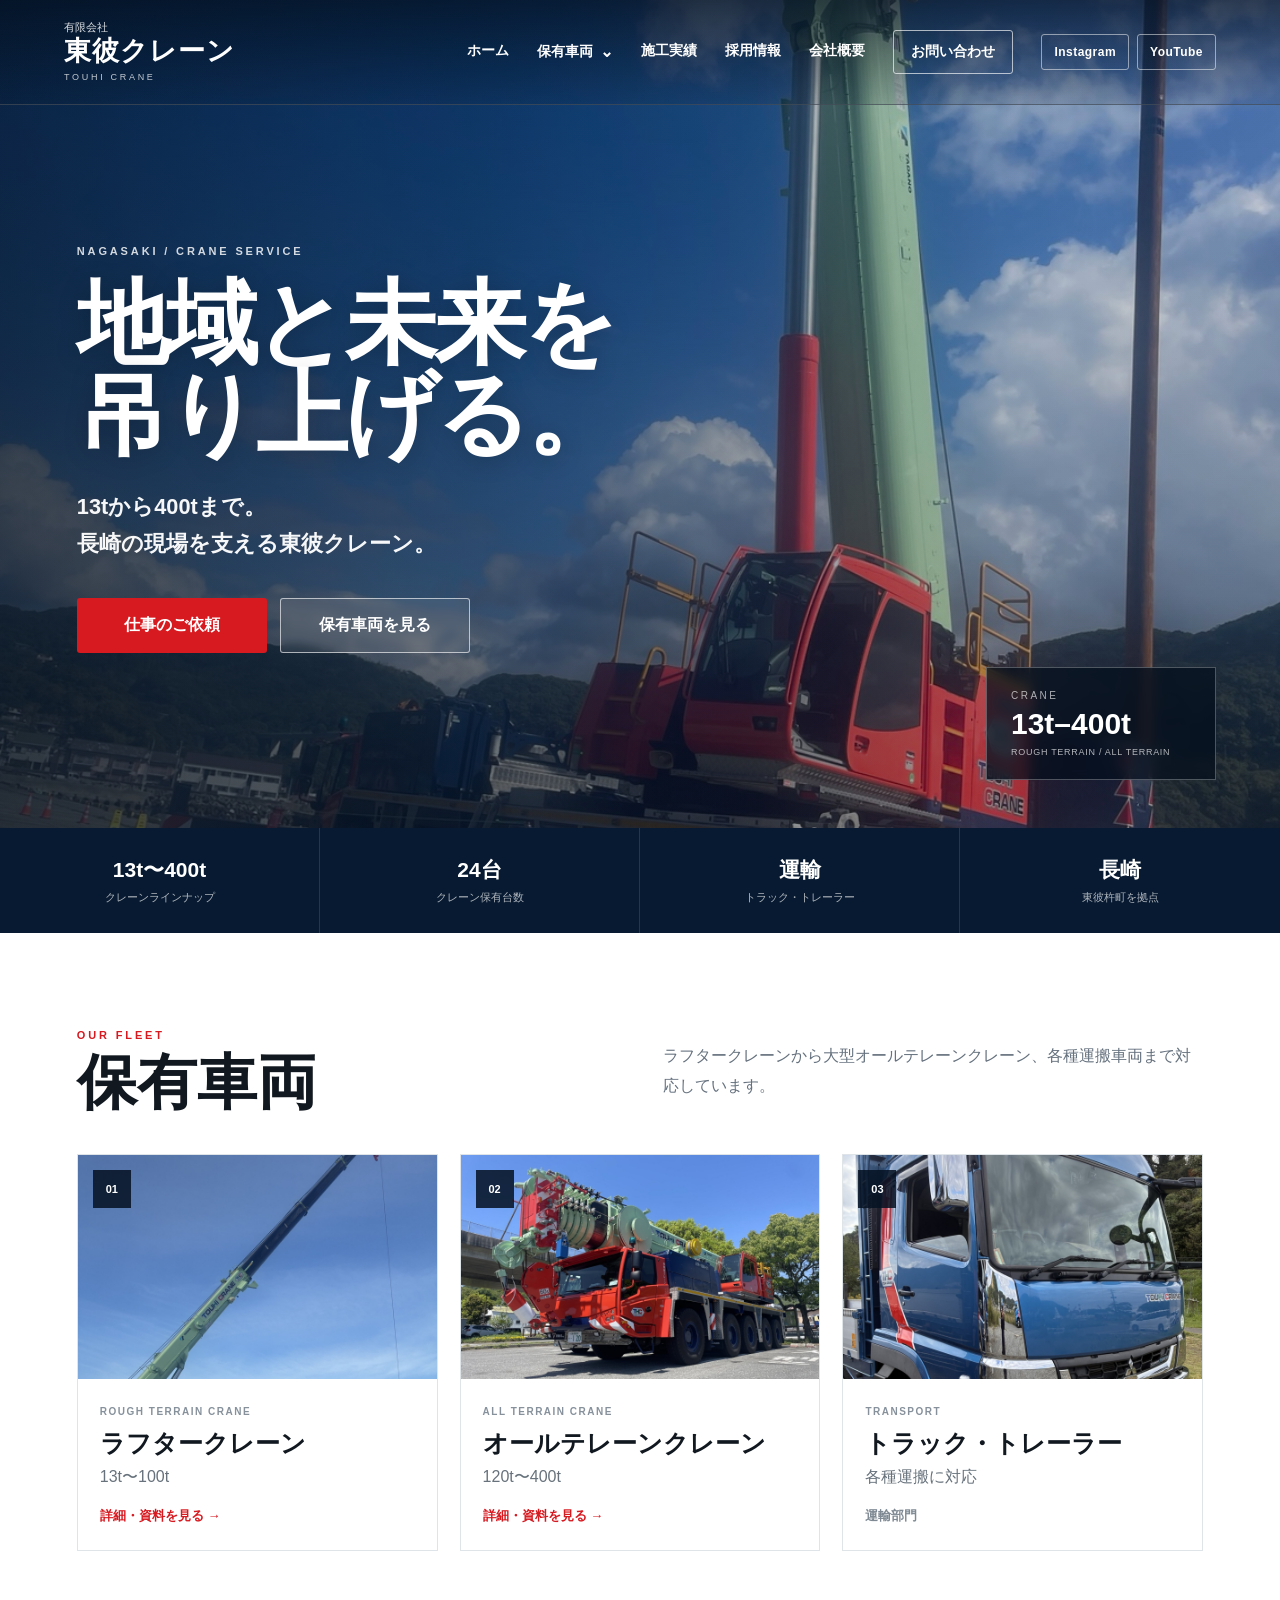
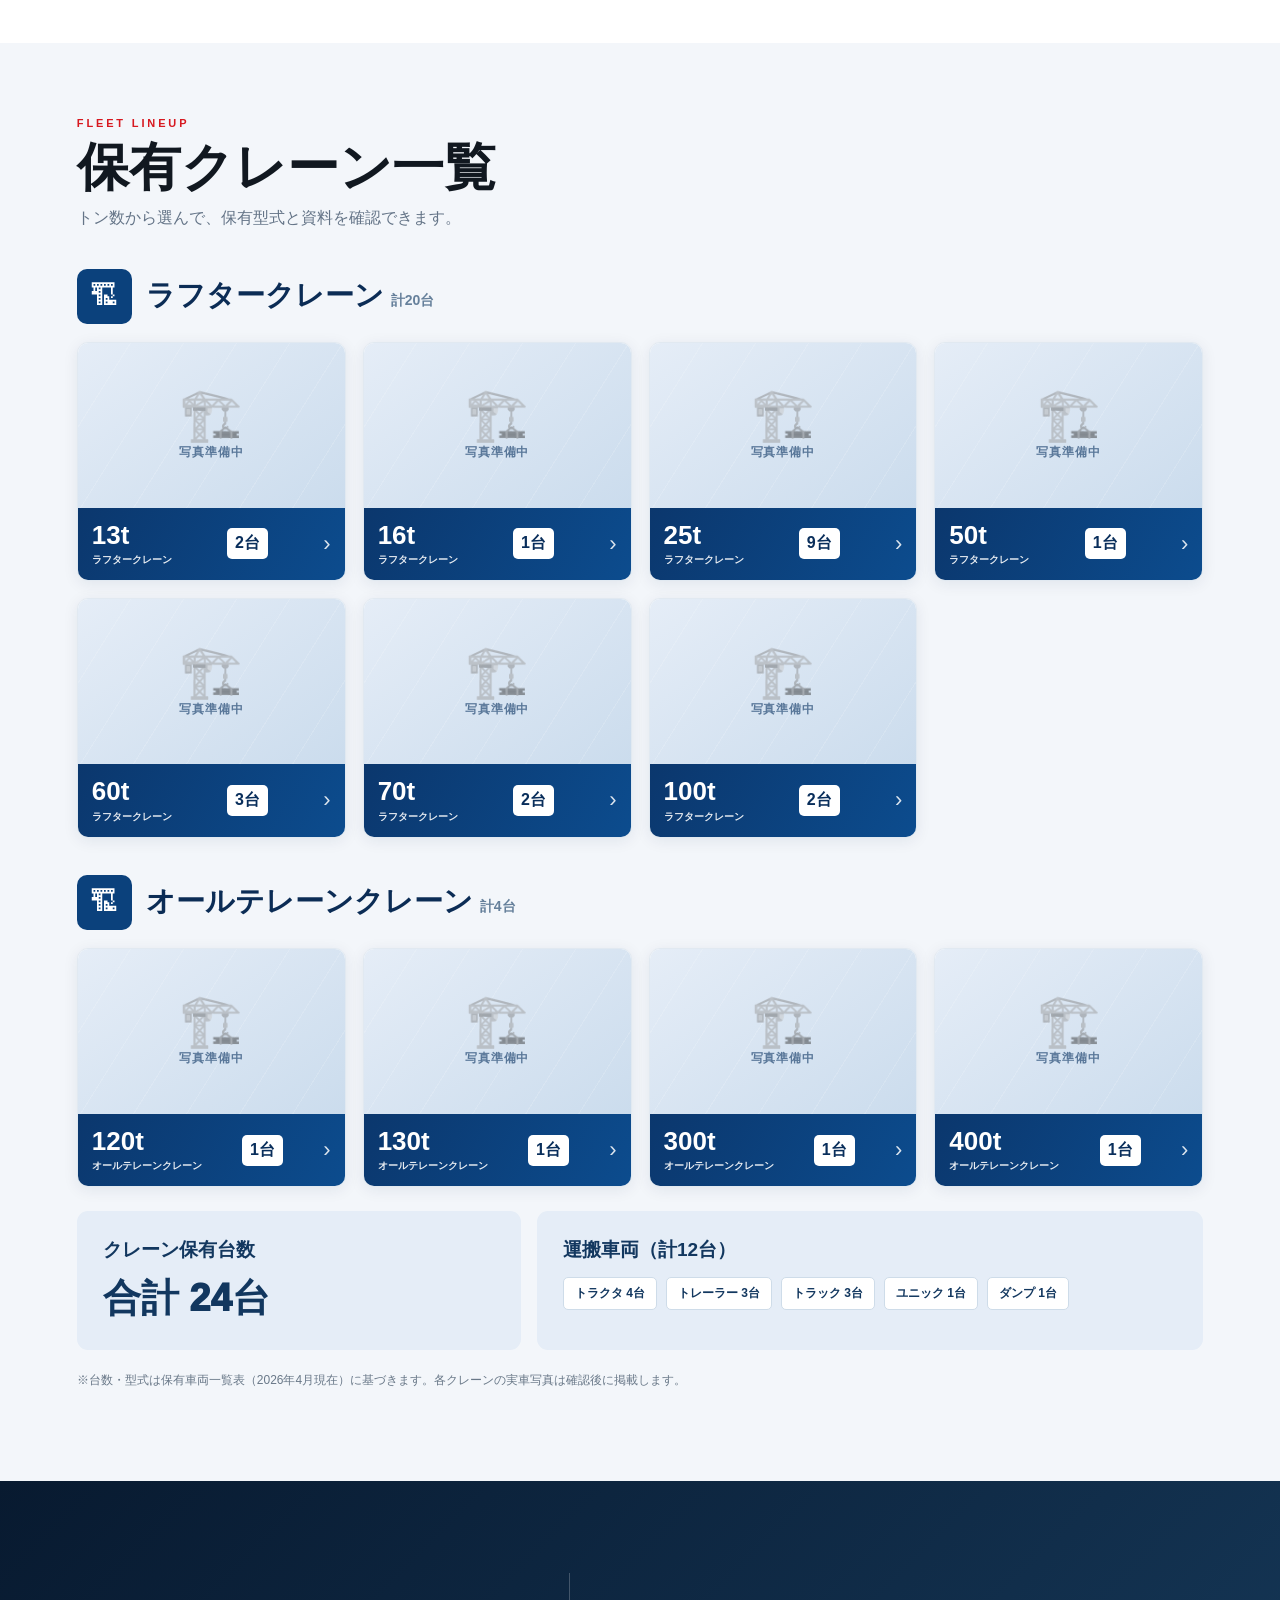
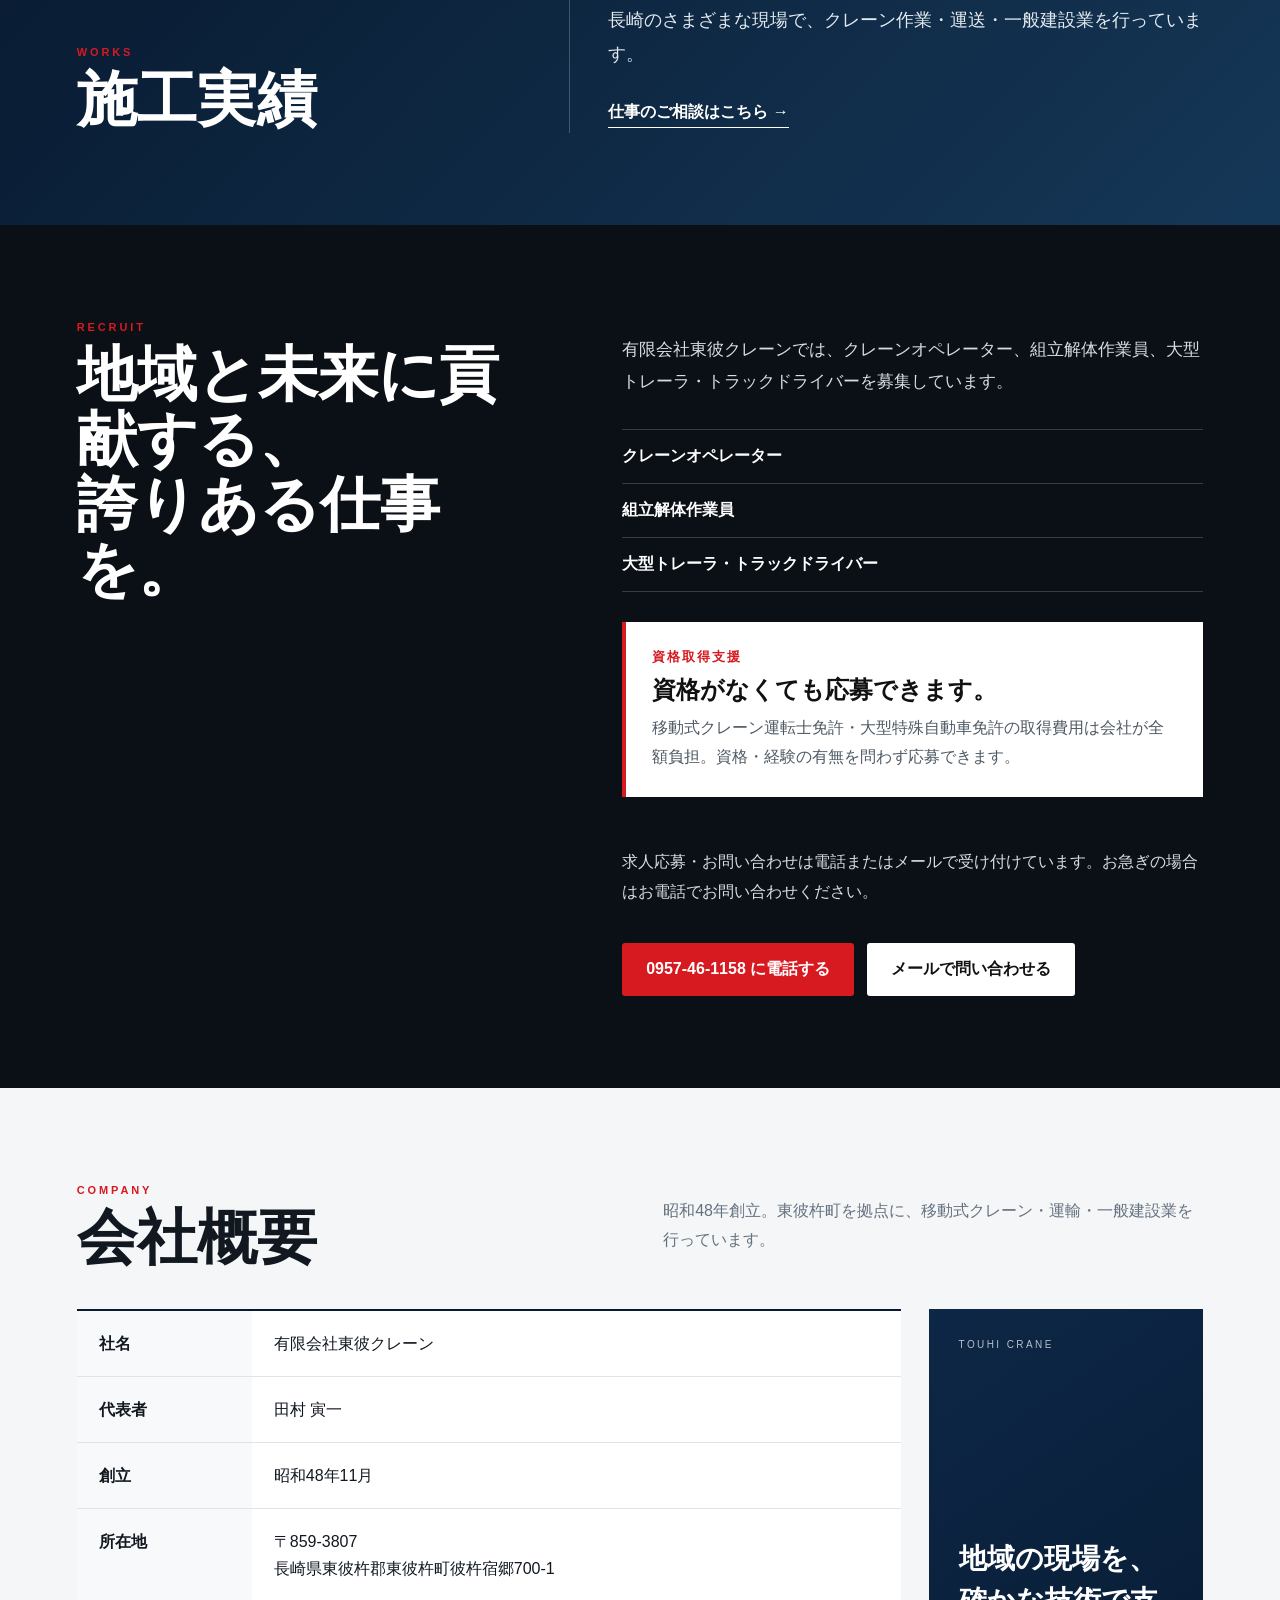
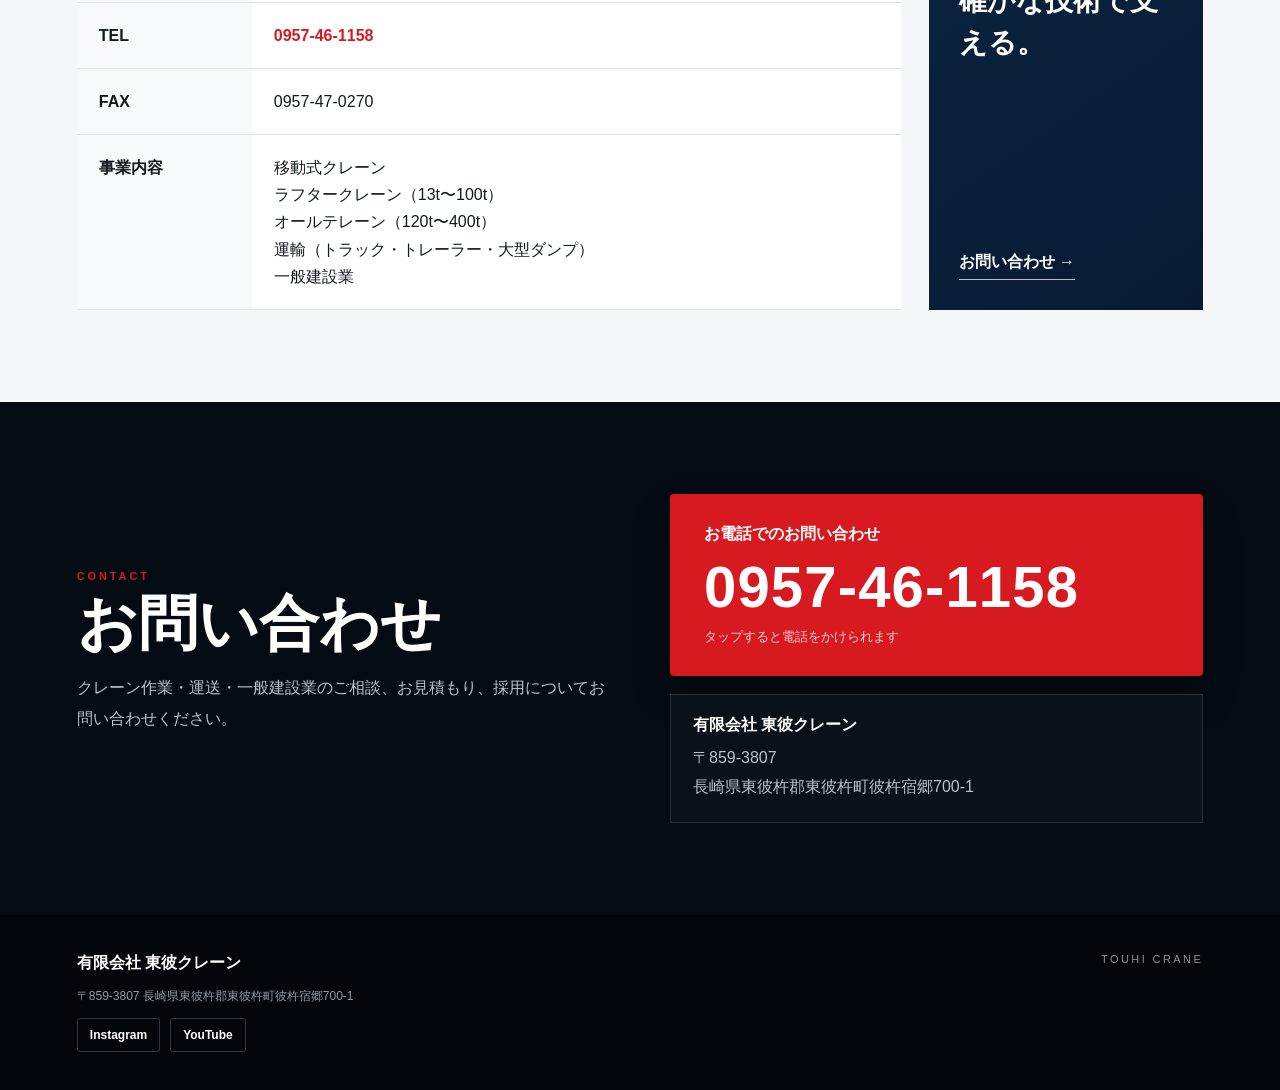
==== commit 87c45bd3: "Add files via upload" ====
--- a/index.html
+++ b/index.html
@@ -33,6 +33,40 @@
 .fleet-summary-group .go-details{margin-top:12px;padding-top:16px;color:#d71920}
 .fleet-footnote{font-size:12px;color:#65717e;margin-top:18px}
 @media(max-width:900px){.fleet-counts{padding-top:62px;padding-bottom:62px}.fleet-summary{grid-template-columns:1fr;gap:16px}.fleet-summary-group{padding:20px}.fleet-summary-group h3{font-size:19px}}
+
+/* 車両写真カード：各トン数の実車写真を追加するまでプレースホルダー */
+.photo-fleet{background:#f3f6fa;padding-top:70px;padding-bottom:78px}
+.photo-fleet-header{display:flex;align-items:flex-end;justify-content:space-between;gap:20px;margin-bottom:28px}
+.photo-fleet-header h2{margin:8px 0 8px;font-size:clamp(32px,4.2vw,52px)}
+.photo-fleet-header p{color:#647487;line-height:1.75;margin:0}
+.photo-group{margin-top:37px}
+.photo-group-heading{display:flex;align-items:center;gap:14px;margin:0 0 18px;color:#0b2c55}
+.photo-group-symbol{display:grid;place-items:center;width:55px;height:55px;background:#0b417c;color:#fff;border-radius:10px;font-size:28px}
+.photo-group-heading h3{font-size:clamp(22px,2.5vw,29px);margin:0}
+.photo-group-heading small{color:#66809b;margin-left:7px;font-size:14px}
+.photo-card-grid{display:grid;grid-template-columns:repeat(4,minmax(0,1fr));gap:17px}
+.photo-machine{display:block;overflow:hidden;border-radius:11px;background:#fff;box-shadow:0 3px 15px rgba(6,37,74,.08);border:1px solid #e1e9f1;transition:transform .2s,box-shadow .2s}
+.photo-machine:hover{transform:translateY(-4px);box-shadow:0 13px 29px rgba(6,37,74,.16)}
+.photo-machine-visual{height:165px;display:flex;align-items:center;justify-content:center;flex-direction:column;gap:4px;position:relative;color:#597799;background:linear-gradient(145deg,#e5edf7,#cbdced);overflow:hidden}
+.photo-machine-visual:before{content:'';position:absolute;inset:0;background:repeating-linear-gradient(122deg,transparent 0 44px,rgba(255,255,255,.15) 44px 45px)}
+.photo-machine-visual .crane-symbol{position:relative;font-size:51px;line-height:1;filter:grayscale(1);opacity:.5}
+.photo-machine-visual .waiting{position:relative;font-size:12px;font-weight:800;letter-spacing:.08em}
+.photo-machine-visual img{position:absolute;inset:0;width:100%;height:100%;object-fit:cover;display:block}
+.photo-machine-label{background:linear-gradient(120deg,#0b376d,#0c4c8e);display:flex;align-items:center;justify-content:space-between;gap:8px;padding:13px 14px;color:#fff;min-height:66px}
+.photo-machine-label strong{display:block;font-size:26px;line-height:1.1}
+.photo-machine-label small{display:block;font-size:10px;font-weight:800;opacity:.9;margin-top:4px}
+.photo-machine-label .count{display:inline-flex;align-items:center;white-space:nowrap;padding:5px 8px;background:#fff;color:#092e5b;border-radius:5px;font-size:16px;font-weight:900}
+.photo-machine-label .arrow{font-size:22px;opacity:.85}
+.photo-fleet-bottom{margin-top:24px;display:grid;grid-template-columns:1fr 1.5fr;gap:16px}
+.photo-fleet-stat{background:#e5edf7;border-radius:11px;padding:26px;min-height:136px;color:#12375f}
+.photo-fleet-stat .stat-title{display:block;font-weight:900;font-size:19px}
+.photo-fleet-stat .stat-total{display:block;font-size:38px;font-weight:950;margin:10px 0 0}
+.photo-fleet-tags{display:flex;gap:9px;flex-wrap:wrap;margin-top:14px}
+.photo-fleet-tags span{border:1px solid #cedce9;background:#fff;border-radius:5px;padding:7px 11px;font-weight:800;font-size:12px}
+.photo-fleet-note{color:#697888;font-size:12px;line-height:1.7;margin-top:20px}
+@media(max-width:1050px){.photo-card-grid{grid-template-columns:repeat(3,minmax(0,1fr))}}
+@media(max-width:700px){.photo-fleet{padding-top:54px;padding-bottom:54px}.photo-fleet-header{display:block}.photo-group-heading h3{font-size:20px}.photo-group-symbol{width:42px;height:42px;font-size:22px}.photo-card-grid{grid-template-columns:repeat(2,minmax(0,1fr));gap:11px}.photo-machine-visual{height:122px}.photo-machine-label{padding:11px 10px;min-height:62px}.photo-machine-label strong{font-size:23px}.photo-machine-label small{font-size:9px}.photo-machine-label .count{font-size:13px;padding:5px}.photo-machine-label .arrow{display:none}.photo-fleet-bottom{grid-template-columns:1fr}.photo-fleet-stat{min-height:0;padding:22px}}
+
   </style>
 </head>
 <body>
@@ -125,27 +159,21 @@
   </section>
 
 
-  <section id="fleet-counts" class="section fleet-counts">
-    <div class="section-heading"><div><span class="section-en">FLEET LINEUP</span><h2>保有クレーン台数</h2></div><p>トン数別の保有台数と型式をご確認いただけます。</p></div>
-    <div class="fleet-summary">
-      <div class="fleet-summary-group"><h3>ラフタークレーン <span>計20台</span></h3>
-        <a href="rafter.html#ton-13"><span>13t ラフタークレーン</span><strong>2台 ↗</strong></a>
-        <a href="rafter.html#ton-16"><span>16t ラフタークレーン</span><strong>1台 ↗</strong></a>
-        <a href="rafter.html#ton-25"><span>25t ラフタークレーン</span><strong>9台 ↗</strong></a>
-        <a href="rafter.html#ton-50"><span>50t ラフタークレーン</span><strong>1台 ↗</strong></a>
-        <a href="rafter.html#ton-60"><span>60t ラフタークレーン</span><strong>3台 ↗</strong></a>
-        <a href="rafter.html#ton-70"><span>70t ラフタークレーン</span><strong>2台 ↗</strong></a>
-        <a href="rafter.html#ton-100"><span>100t ラフタークレーン</span><strong>2台 ↗</strong></a>
-        <a class="go-details" href="rafter.html">型式一覧を見る →</a></div>
-      <div class="fleet-summary-group"><h3>オールテレーンクレーン <span>計4台</span></h3>
-        <a href="allterrain.html#ton-120"><span>120t オールテレーンクレーン</span><strong>1台 ↗</strong></a>
-        <a href="allterrain.html#ton-130"><span>130t オールテレーンクレーン</span><strong>1台 ↗</strong></a>
-        <a href="allterrain.html#ton-300"><span>300t オールテレーンクレーン</span><strong>1台 ↗</strong></a>
-        <a href="allterrain.html#ton-400"><span>400t オールテレーンクレーン</span><strong>1台 ↗</strong></a>
-        <a class="go-details" href="allterrain.html">型式一覧を見る →</a></div>
-    </div>
-    <p class="fleet-footnote">※保有車両一覧表（2026年4月現在）に基づく。クレーン合計24台。運輸部門の車両は別途12台。</p>
-  </section>
+  <section id="fleet-counts" class="section photo-fleet"><div class="photo-fleet-header"><div><span class="section-en">FLEET LINEUP</span><h2>保有クレーン一覧</h2><p>トン数から選んで、保有型式と資料を確認できます。</p></div></div>
+<div class="photo-group"><div class="photo-group-heading"><span class="photo-group-symbol" aria-hidden="true">🏗</span><h3>ラフタークレーン<small>計20台</small></h3></div><div class="photo-card-grid"><a class="photo-machine" href="rafter.html#ton-13" aria-label="13t ラフタークレーン 2台・詳細を見る"><div class="photo-machine-visual"><span class="crane-symbol" aria-hidden="true">🏗️</span><span class="waiting">写真準備中</span></div><div class="photo-machine-label"><span><strong>13t</strong><small>ラフタークレーン</small></span><span class="count">2台</span><span class="arrow" aria-hidden="true">›</span></div></a>
+<a class="photo-machine" href="rafter.html#ton-16" aria-label="16t ラフタークレーン 1台・詳細を見る"><div class="photo-machine-visual"><span class="crane-symbol" aria-hidden="true">🏗️</span><span class="waiting">写真準備中</span></div><div class="photo-machine-label"><span><strong>16t</strong><small>ラフタークレーン</small></span><span class="count">1台</span><span class="arrow" aria-hidden="true">›</span></div></a>
+<a class="photo-machine" href="rafter.html#ton-25" aria-label="25t ラフタークレーン 9台・詳細を見る"><div class="photo-machine-visual"><span class="crane-symbol" aria-hidden="true">🏗️</span><span class="waiting">写真準備中</span></div><div class="photo-machine-label"><span><strong>25t</strong><small>ラフタークレーン</small></span><span class="count">9台</span><span class="arrow" aria-hidden="true">›</span></div></a>
+<a class="photo-machine" href="rafter.html#ton-50" aria-label="50t ラフタークレーン 1台・詳細を見る"><div class="photo-machine-visual"><span class="crane-symbol" aria-hidden="true">🏗️</span><span class="waiting">写真準備中</span></div><div class="photo-machine-label"><span><strong>50t</strong><small>ラフタークレーン</small></span><span class="count">1台</span><span class="arrow" aria-hidden="true">›</span></div></a>
+<a class="photo-machine" href="rafter.html#ton-60" aria-label="60t ラフタークレーン 3台・詳細を見る"><div class="photo-machine-visual"><span class="crane-symbol" aria-hidden="true">🏗️</span><span class="waiting">写真準備中</span></div><div class="photo-machine-label"><span><strong>60t</strong><small>ラフタークレーン</small></span><span class="count">3台</span><span class="arrow" aria-hidden="true">›</span></div></a>
+<a class="photo-machine" href="rafter.html#ton-70" aria-label="70t ラフタークレーン 2台・詳細を見る"><div class="photo-machine-visual"><span class="crane-symbol" aria-hidden="true">🏗️</span><span class="waiting">写真準備中</span></div><div class="photo-machine-label"><span><strong>70t</strong><small>ラフタークレーン</small></span><span class="count">2台</span><span class="arrow" aria-hidden="true">›</span></div></a>
+<a class="photo-machine" href="rafter.html#ton-100" aria-label="100t ラフタークレーン 2台・詳細を見る"><div class="photo-machine-visual"><span class="crane-symbol" aria-hidden="true">🏗️</span><span class="waiting">写真準備中</span></div><div class="photo-machine-label"><span><strong>100t</strong><small>ラフタークレーン</small></span><span class="count">2台</span><span class="arrow" aria-hidden="true">›</span></div></a></div></div>
+<div class="photo-group"><div class="photo-group-heading"><span class="photo-group-symbol" aria-hidden="true">🏗</span><h3>オールテレーンクレーン<small>計4台</small></h3></div><div class="photo-card-grid"><a class="photo-machine" href="allterrain.html#ton-120" aria-label="120t オールテレーンクレーン 1台・詳細を見る"><div class="photo-machine-visual"><span class="crane-symbol" aria-hidden="true">🏗️</span><span class="waiting">写真準備中</span></div><div class="photo-machine-label"><span><strong>120t</strong><small>オールテレーンクレーン</small></span><span class="count">1台</span><span class="arrow" aria-hidden="true">›</span></div></a>
+<a class="photo-machine" href="allterrain.html#ton-130" aria-label="130t オールテレーンクレーン 1台・詳細を見る"><div class="photo-machine-visual"><span class="crane-symbol" aria-hidden="true">🏗️</span><span class="waiting">写真準備中</span></div><div class="photo-machine-label"><span><strong>130t</strong><small>オールテレーンクレーン</small></span><span class="count">1台</span><span class="arrow" aria-hidden="true">›</span></div></a>
+<a class="photo-machine" href="allterrain.html#ton-300" aria-label="300t オールテレーンクレーン 1台・詳細を見る"><div class="photo-machine-visual"><span class="crane-symbol" aria-hidden="true">🏗️</span><span class="waiting">写真準備中</span></div><div class="photo-machine-label"><span><strong>300t</strong><small>オールテレーンクレーン</small></span><span class="count">1台</span><span class="arrow" aria-hidden="true">›</span></div></a>
+<a class="photo-machine" href="allterrain.html#ton-400" aria-label="400t オールテレーンクレーン 1台・詳細を見る"><div class="photo-machine-visual"><span class="crane-symbol" aria-hidden="true">🏗️</span><span class="waiting">写真準備中</span></div><div class="photo-machine-label"><span><strong>400t</strong><small>オールテレーンクレーン</small></span><span class="count">1台</span><span class="arrow" aria-hidden="true">›</span></div></a></div></div>
+<div class="photo-fleet-bottom"><div class="photo-fleet-stat"><span class="stat-title">クレーン保有台数</span><strong class="stat-total">合計 24台</strong></div><div class="photo-fleet-stat"><span class="stat-title">運搬車両（計12台）</span><div class="photo-fleet-tags"><span>トラクタ 4台</span><span>トレーラー 3台</span><span>トラック 3台</span><span>ユニック 1台</span><span>ダンプ 1台</span></div></div></div>
+<p class="photo-fleet-note">※台数・型式は保有車両一覧表（2026年4月現在）に基づきます。各クレーンの実車写真は確認後に掲載します。</p>
+</section>
 
   <section id="works" class="section works-section">
     <div class="works-inner">
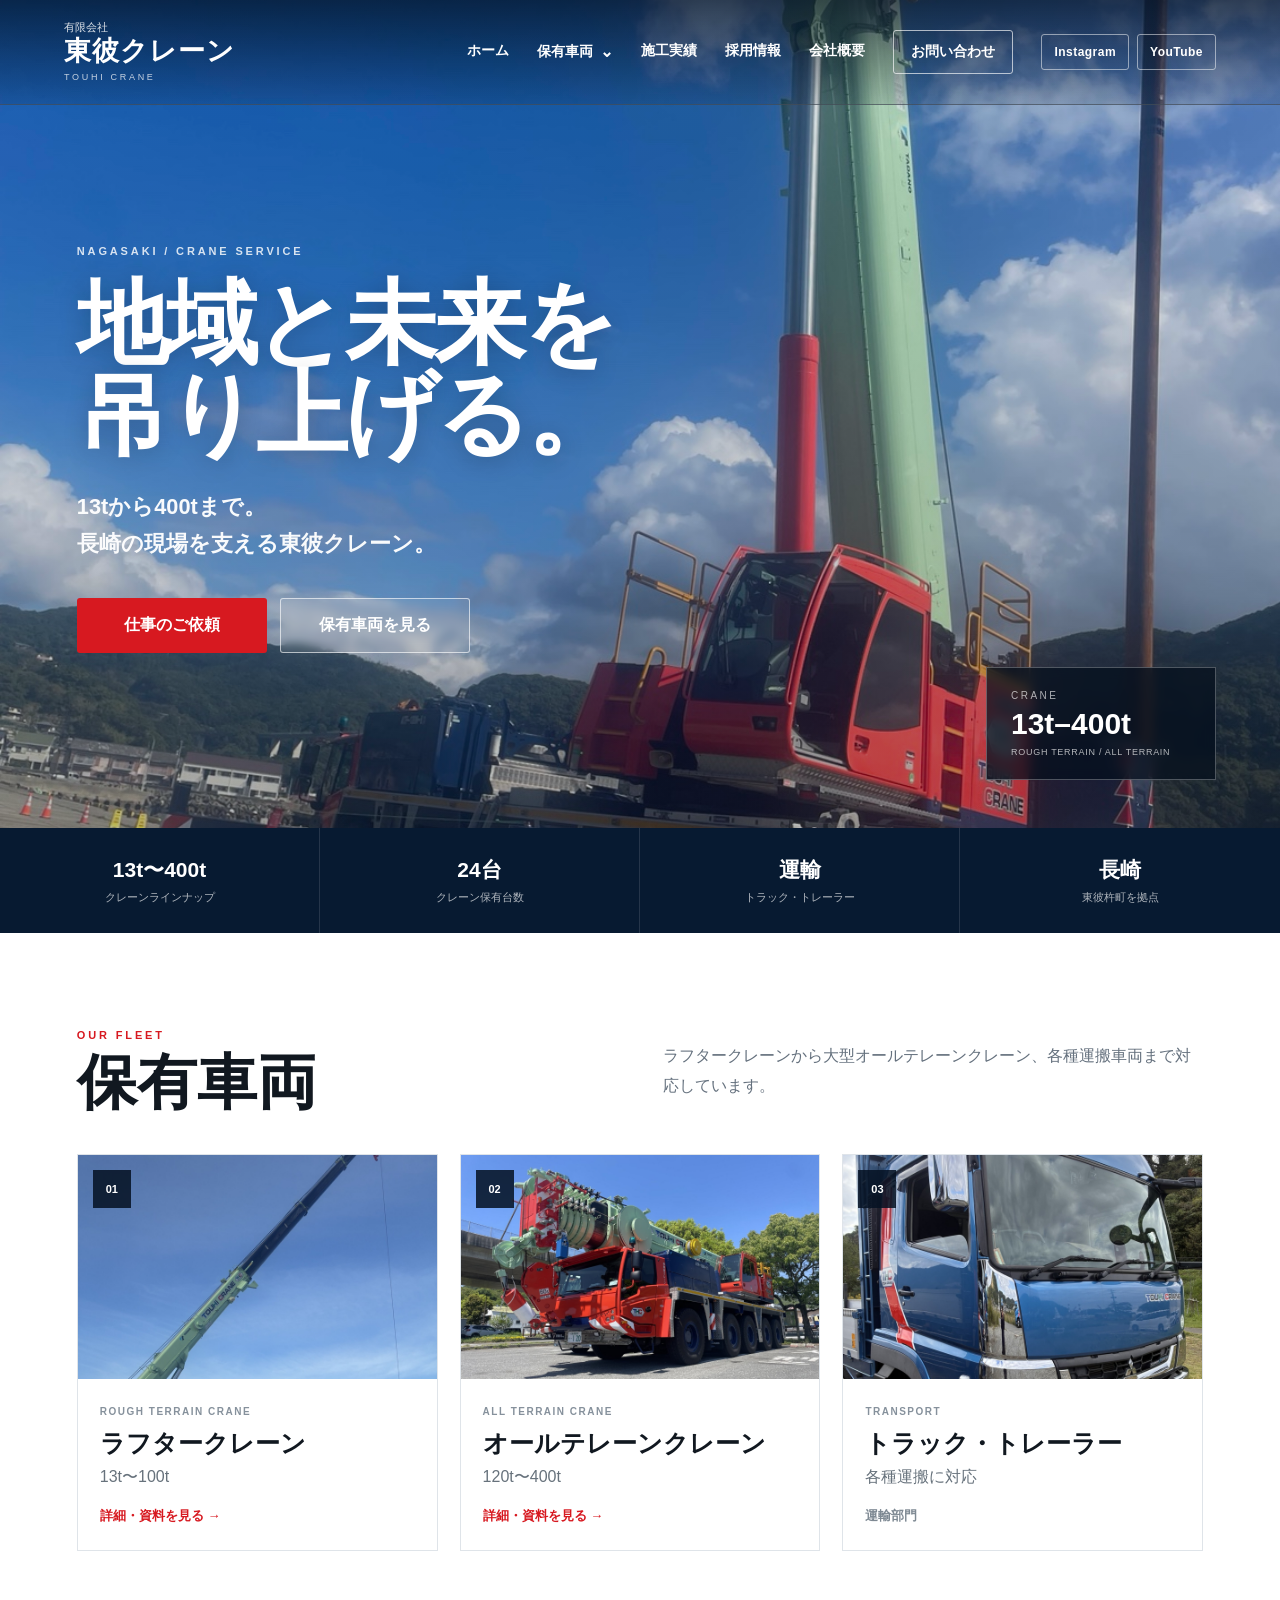
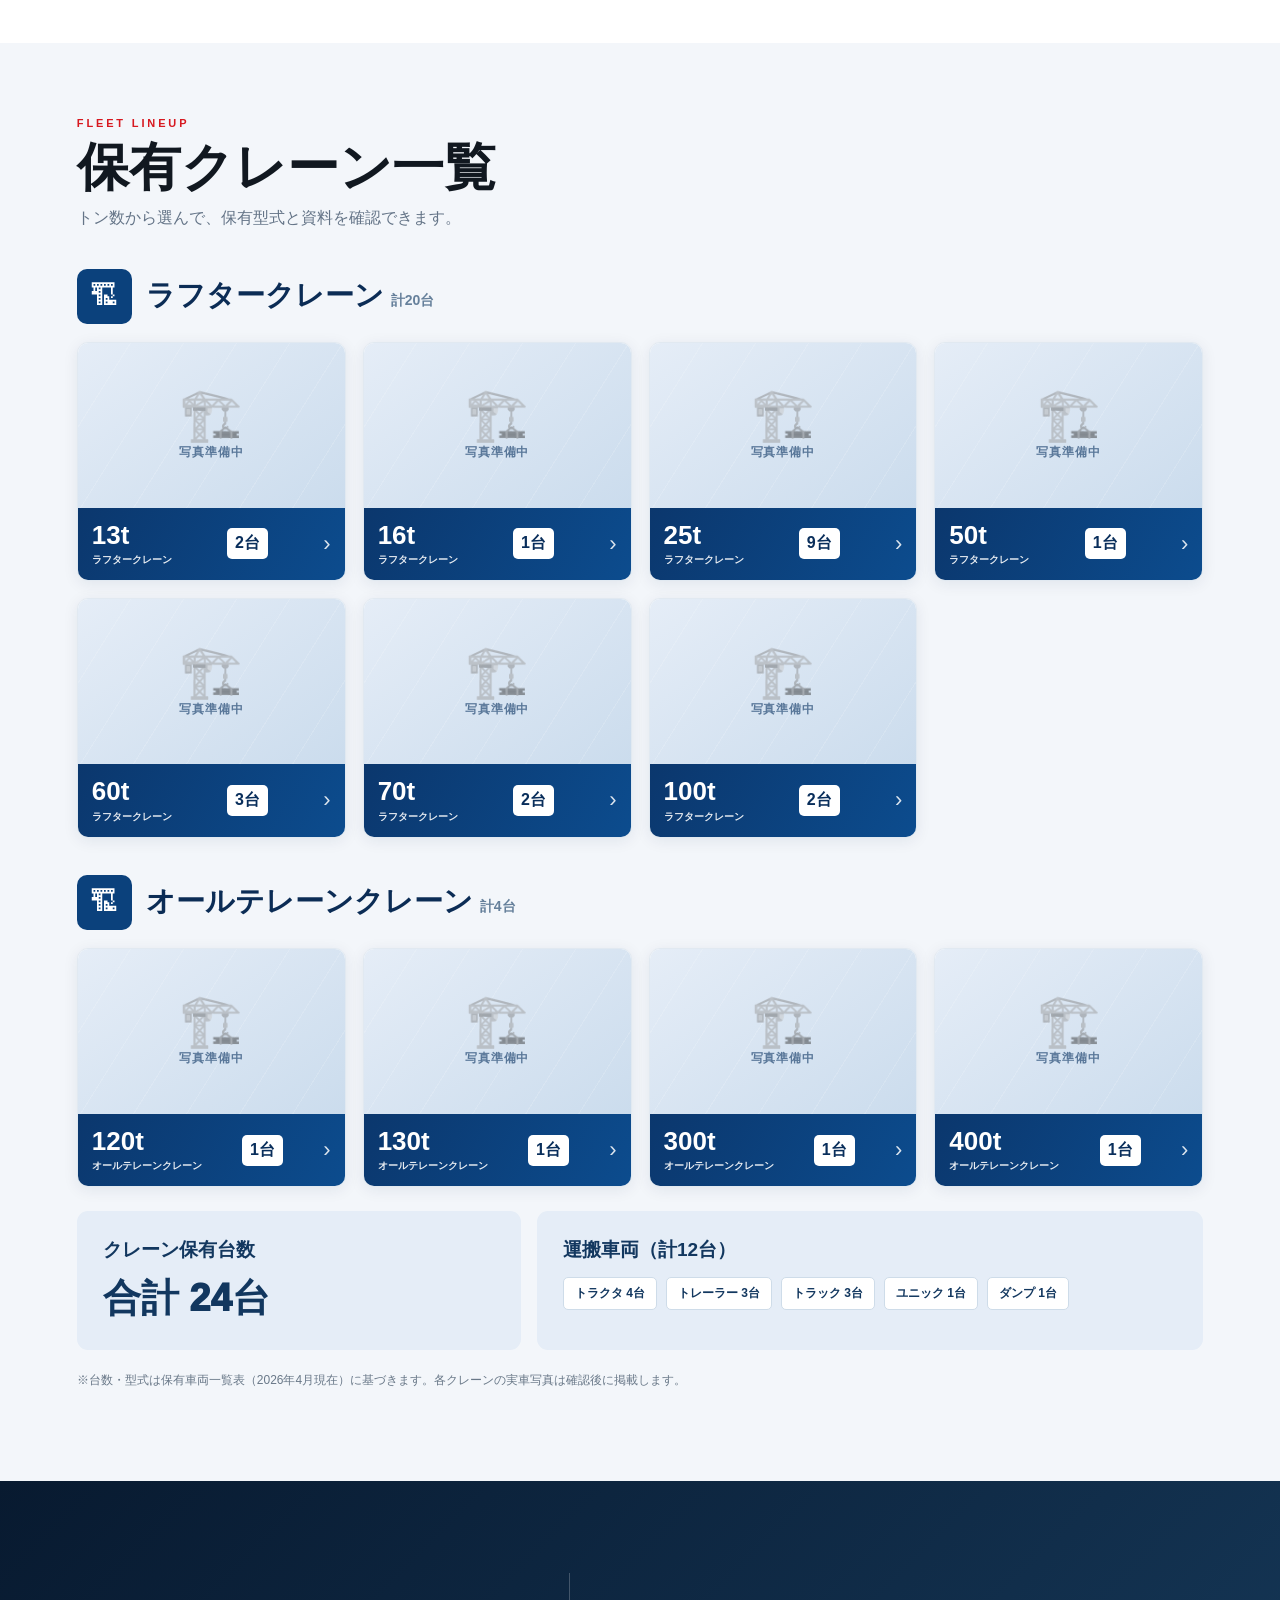
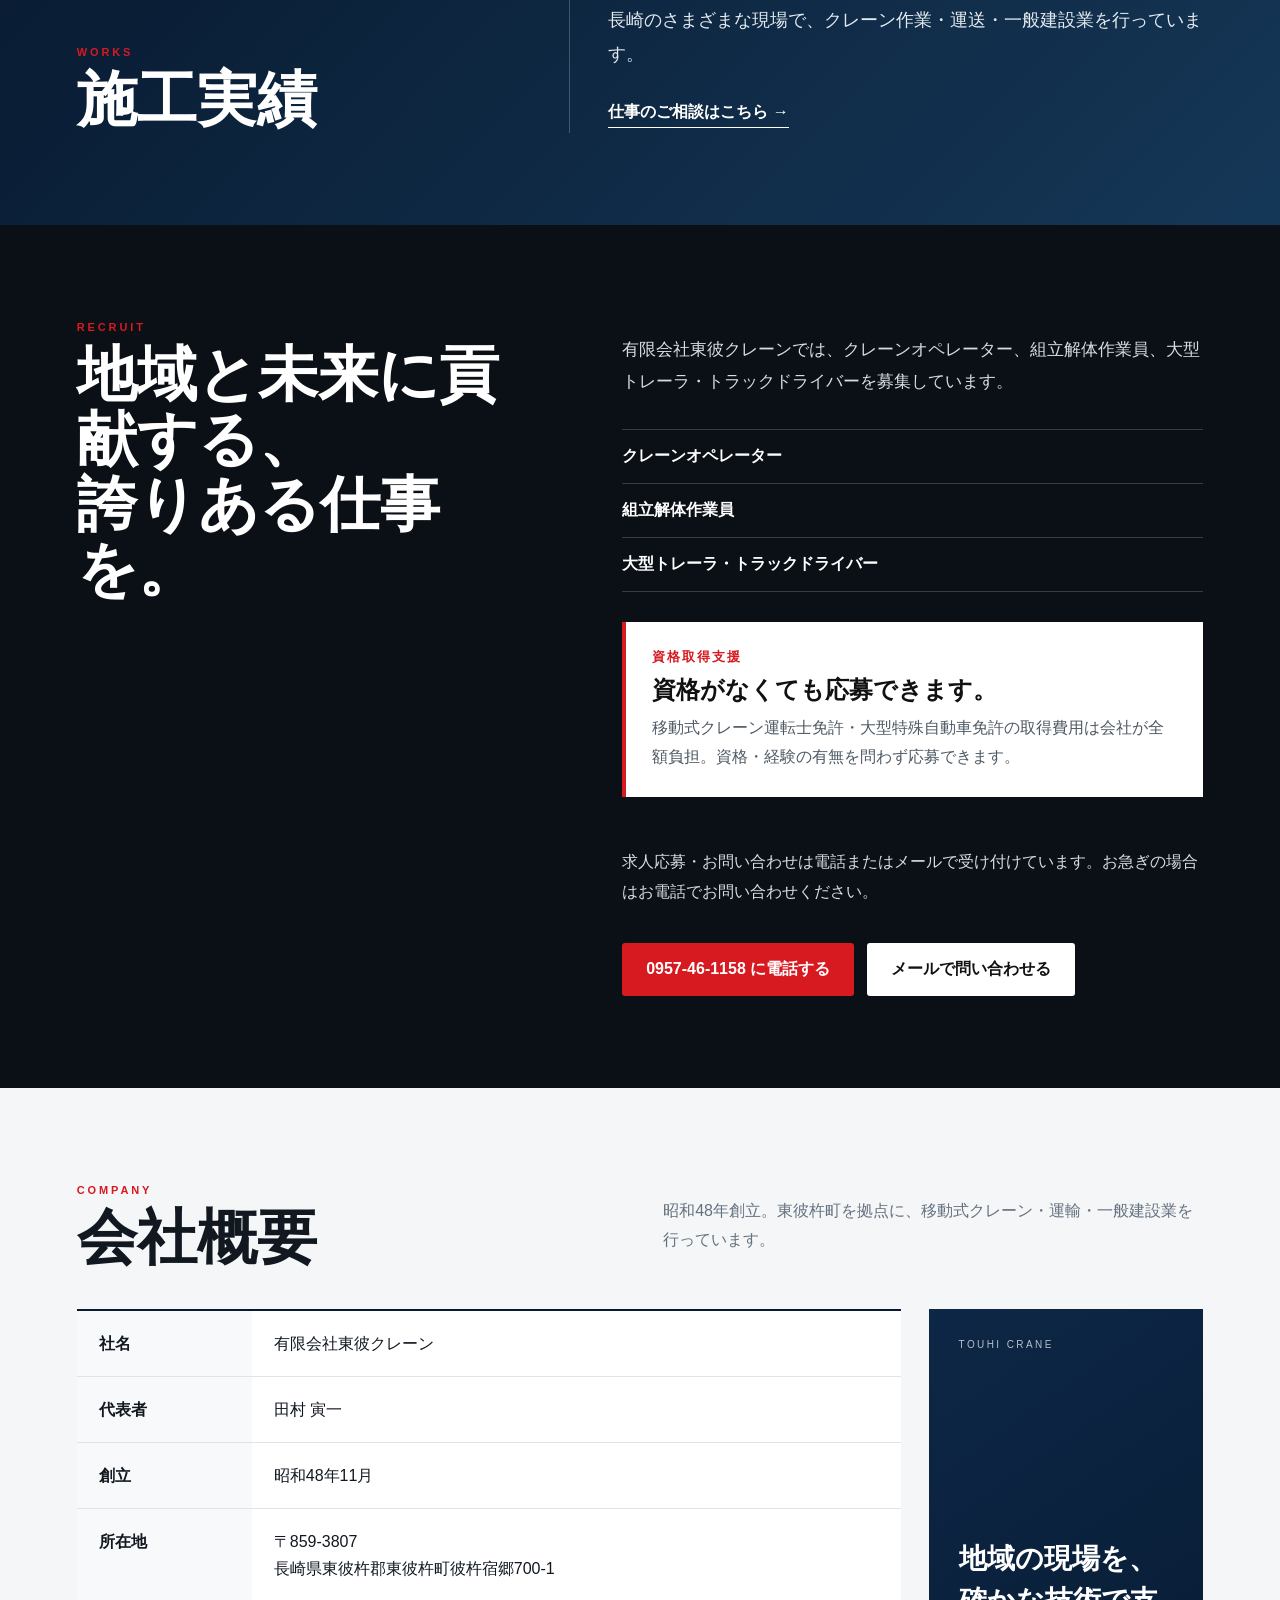
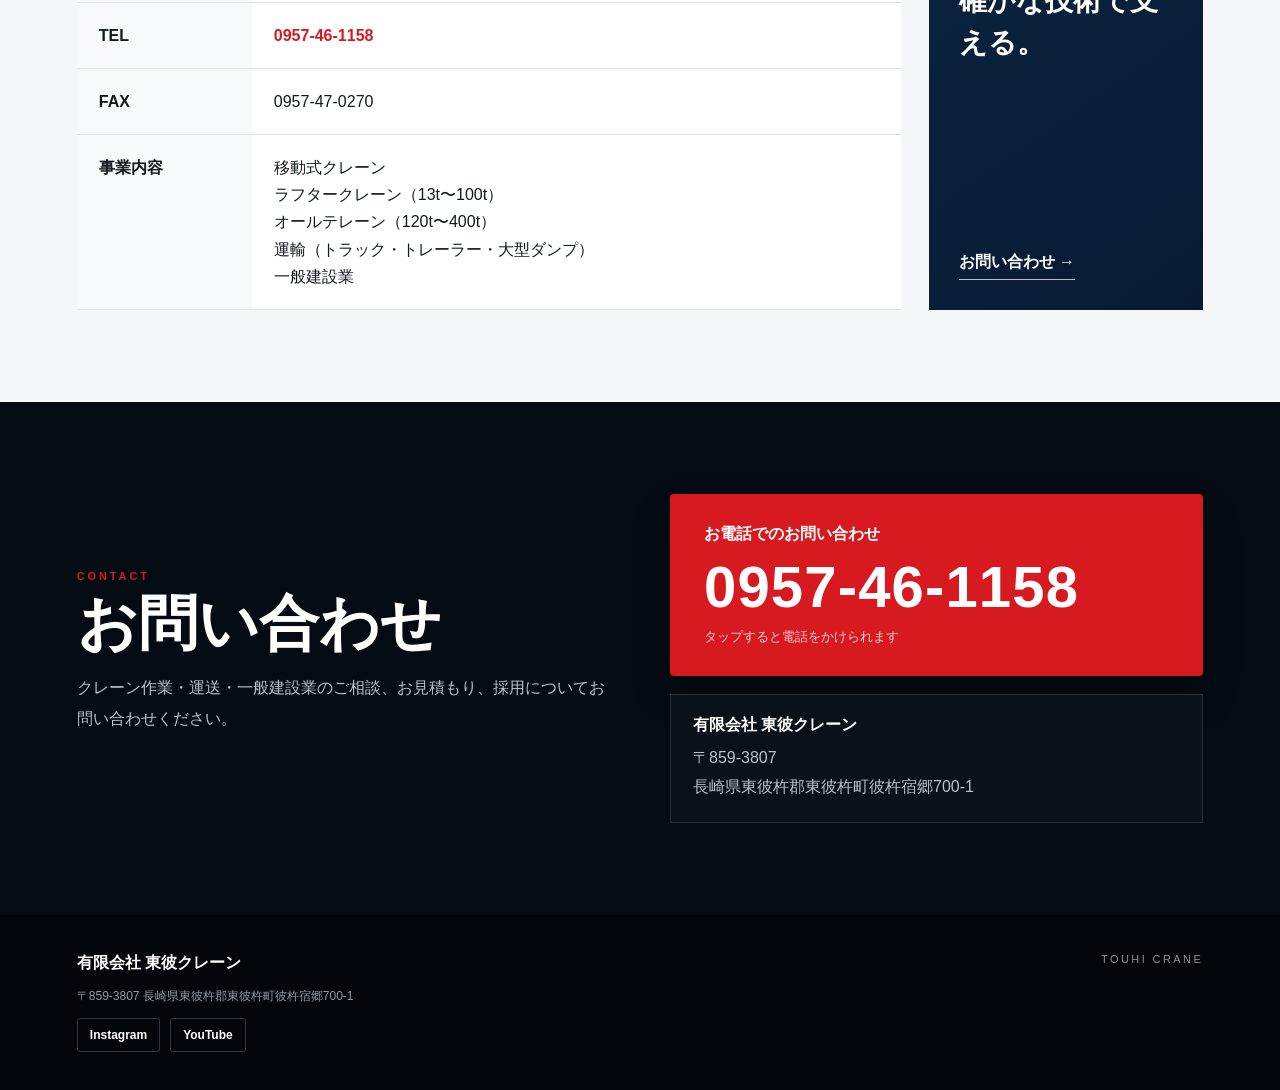
==== commit 5a5af859: "Add video background to hero section Added a video element to the hero section with autoplay and loo" ====
--- a/index.html
+++ b/index.html
@@ -109,6 +109,11 @@
 
 <main>
   <section id="top" class="hero">
+    <video autoplay muted loop playsinline
+  poster="hero.jpg"
+  style="position:absolute;inset:0;width:100%;height:100%;object-fit:cover;">
+  <source src="touhi-hero-light.mov" type="video/quicktime">
+</video>
     <div class="hero-overlay"></div>
     <div class="hero-content">
       <p class="eyebrow">NAGASAKI / CRANE SERVICE</p>
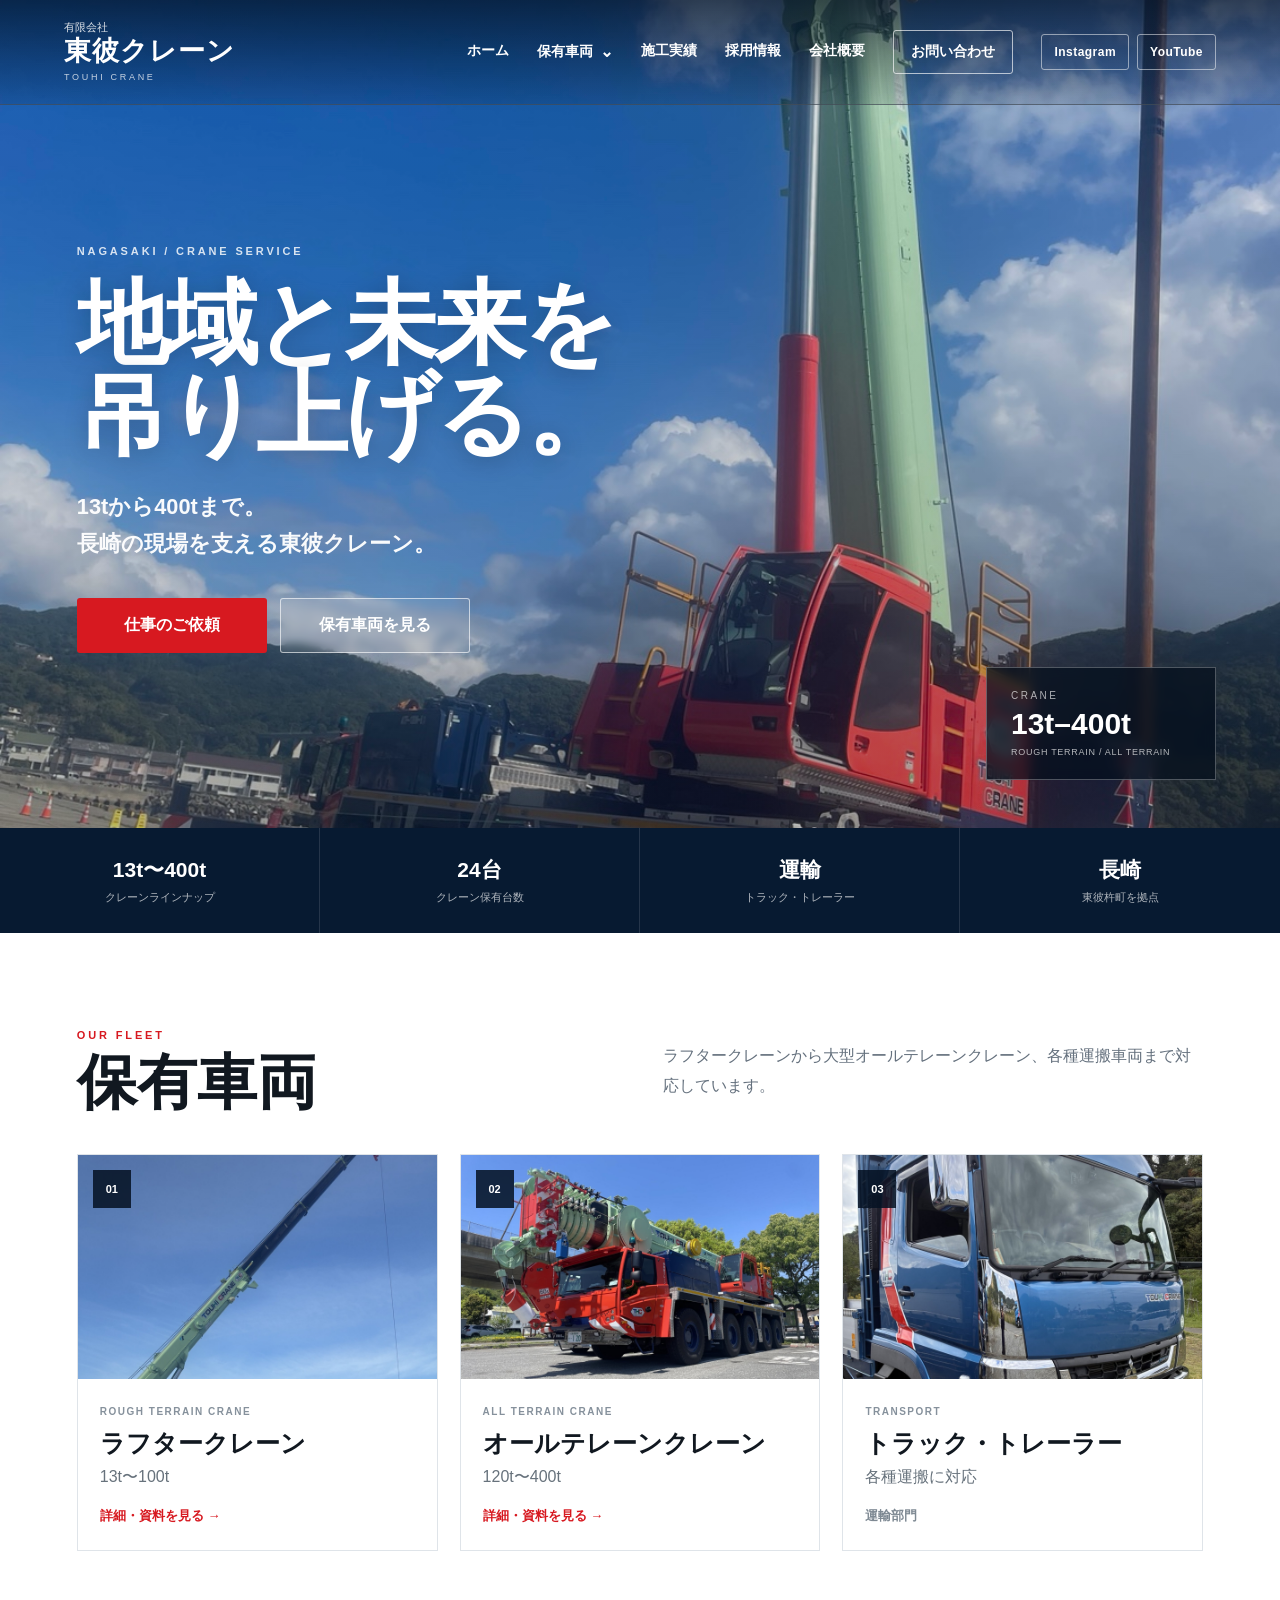
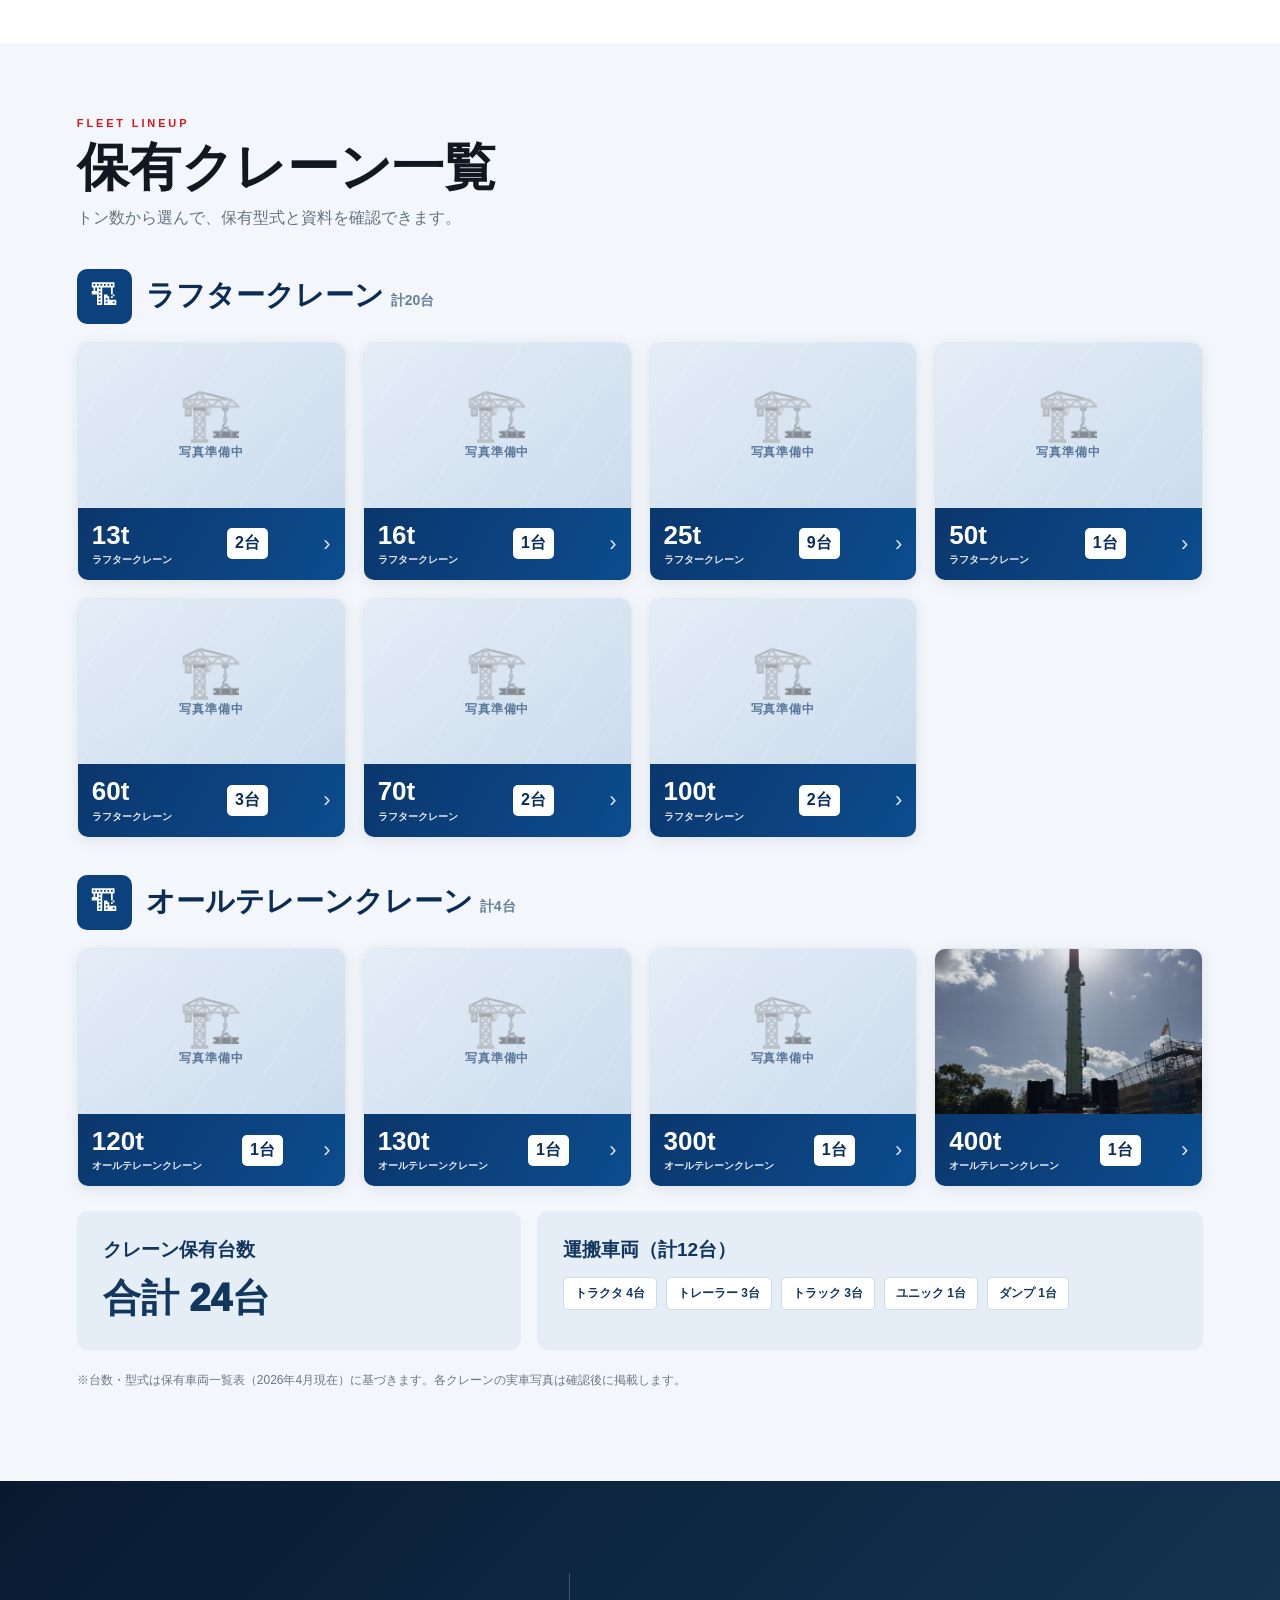
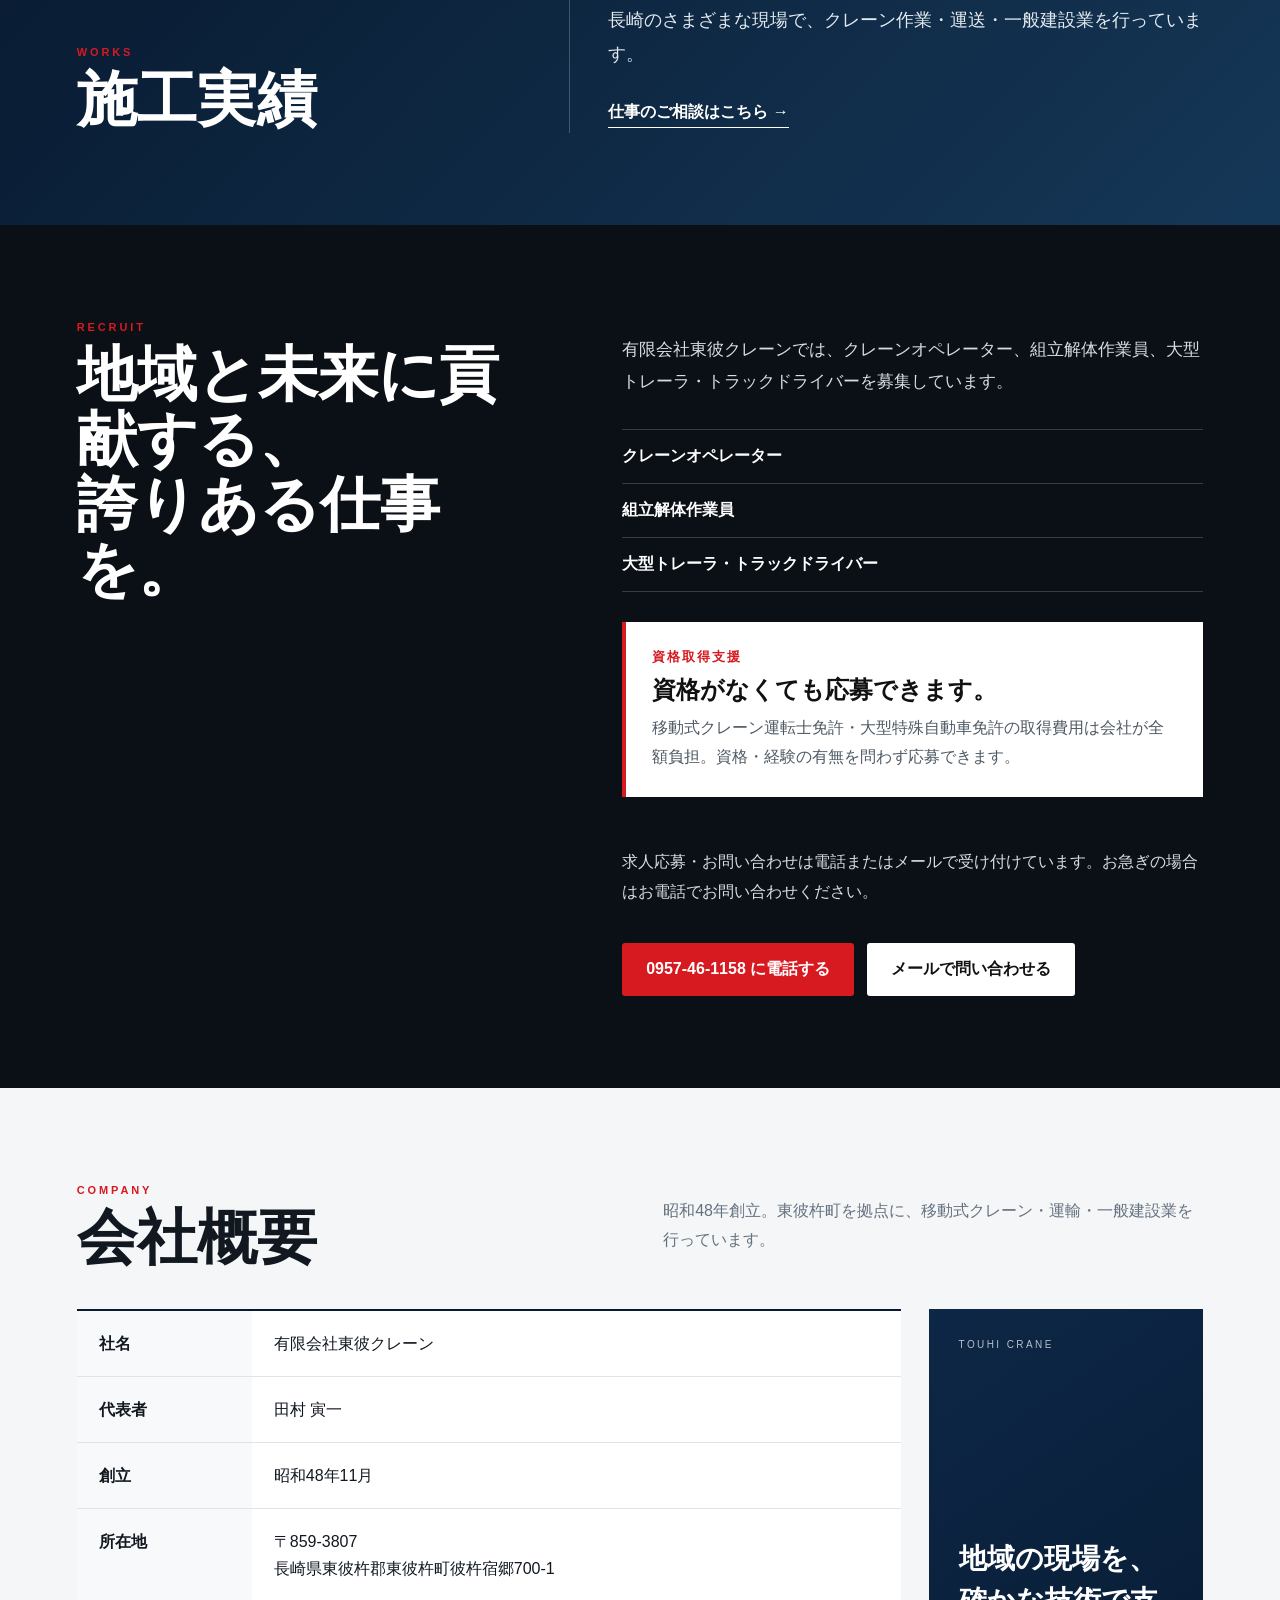
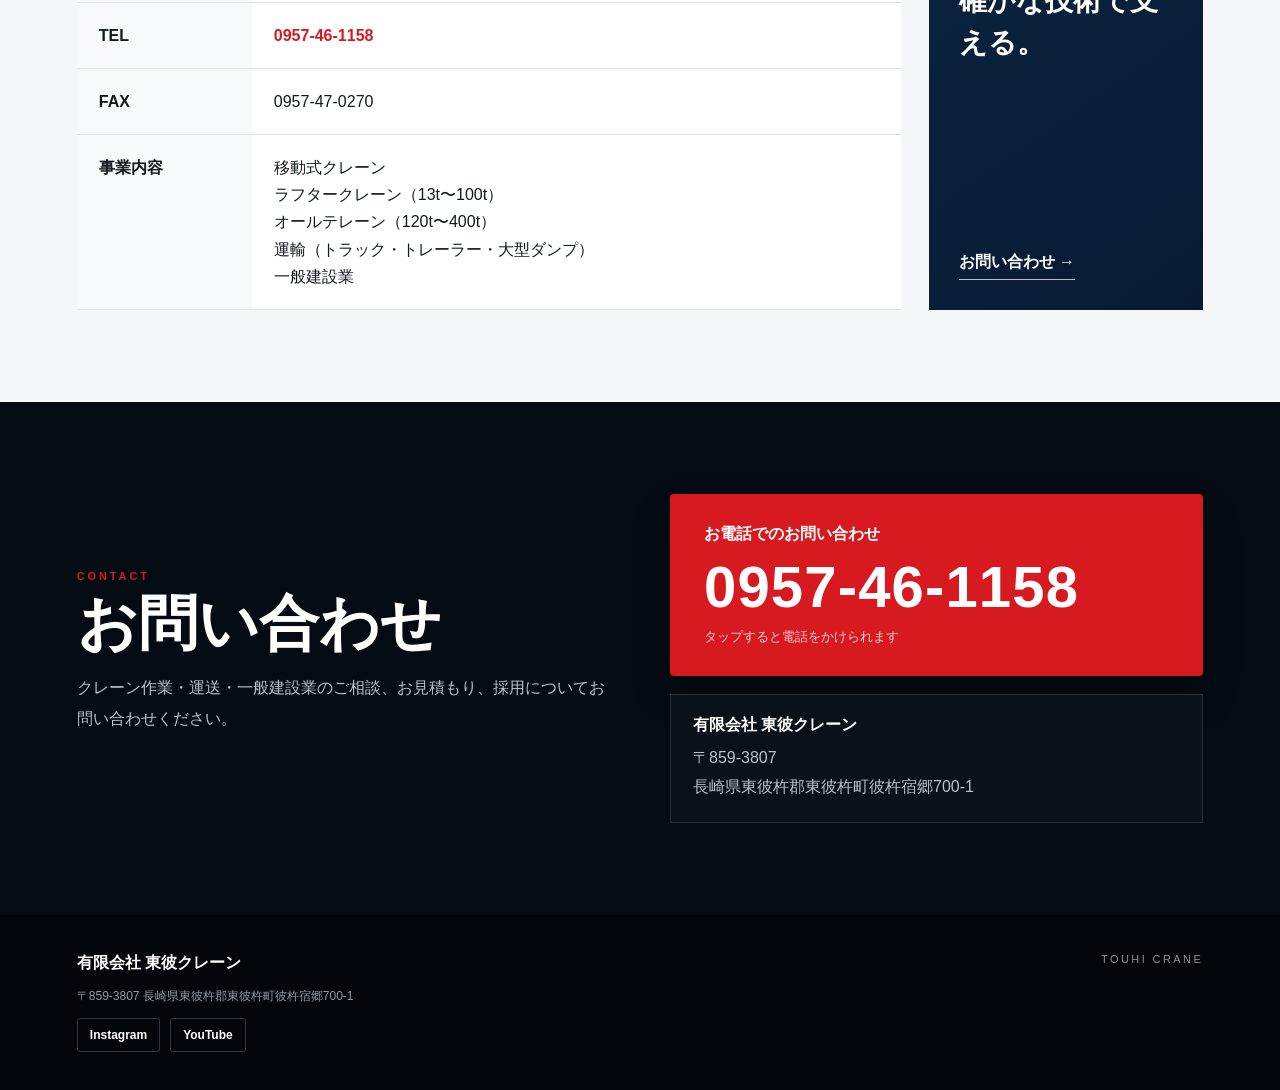
==== commit aa5a17c3: "Add image for 400t all-terrain crane" ====
--- a/index.html
+++ b/index.html
@@ -175,7 +175,11 @@
 <div class="photo-group"><div class="photo-group-heading"><span class="photo-group-symbol" aria-hidden="true">🏗</span><h3>オールテレーンクレーン<small>計4台</small></h3></div><div class="photo-card-grid"><a class="photo-machine" href="allterrain.html#ton-120" aria-label="120t オールテレーンクレーン 1台・詳細を見る"><div class="photo-machine-visual"><span class="crane-symbol" aria-hidden="true">🏗️</span><span class="waiting">写真準備中</span></div><div class="photo-machine-label"><span><strong>120t</strong><small>オールテレーンクレーン</small></span><span class="count">1台</span><span class="arrow" aria-hidden="true">›</span></div></a>
 <a class="photo-machine" href="allterrain.html#ton-130" aria-label="130t オールテレーンクレーン 1台・詳細を見る"><div class="photo-machine-visual"><span class="crane-symbol" aria-hidden="true">🏗️</span><span class="waiting">写真準備中</span></div><div class="photo-machine-label"><span><strong>130t</strong><small>オールテレーンクレーン</small></span><span class="count">1台</span><span class="arrow" aria-hidden="true">›</span></div></a>
 <a class="photo-machine" href="allterrain.html#ton-300" aria-label="300t オールテレーンクレーン 1台・詳細を見る"><div class="photo-machine-visual"><span class="crane-symbol" aria-hidden="true">🏗️</span><span class="waiting">写真準備中</span></div><div class="photo-machine-label"><span><strong>300t</strong><small>オールテレーンクレーン</small></span><span class="count">1台</span><span class="arrow" aria-hidden="true">›</span></div></a>
-<a class="photo-machine" href="allterrain.html#ton-400" aria-label="400t オールテレーンクレーン 1台・詳細を見る"><div class="photo-machine-visual"><span class="crane-symbol" aria-hidden="true">🏗️</span><span class="waiting">写真準備中</span></div><div class="photo-machine-label"><span><strong>400t</strong><small>オールテレーンクレーン</small></span><span class="count">1台</span><span class="arrow" aria-hidden="true">›</span></div></a></div></div>
+<a class="photo-machine" href="allterrain.html#ton-400" aria-label="400t オールテレーンクレーン 1台・詳細を見る"><div class="photo-machine-visual">
+  <img src="400t-crane.jpg"
+       alt="400t オールテレーンクレーン"
+       style="width:100%;height:100%;object-fit:cover;display:block;">
+</div><div class="photo-machine-label"><span><strong>400t</strong><small>オールテレーンクレーン</small></span><span class="count">1台</span><span class="arrow" aria-hidden="true">›</span></div></a></div></div>
 <div class="photo-fleet-bottom"><div class="photo-fleet-stat"><span class="stat-title">クレーン保有台数</span><strong class="stat-total">合計 24台</strong></div><div class="photo-fleet-stat"><span class="stat-title">運搬車両（計12台）</span><div class="photo-fleet-tags"><span>トラクタ 4台</span><span>トレーラー 3台</span><span>トラック 3台</span><span>ユニック 1台</span><span>ダンプ 1台</span></div></div></div>
 <p class="photo-fleet-note">※台数・型式は保有車両一覧表（2026年4月現在）に基づきます。各クレーンの実車写真は確認後に掲載します。</p>
 </section>
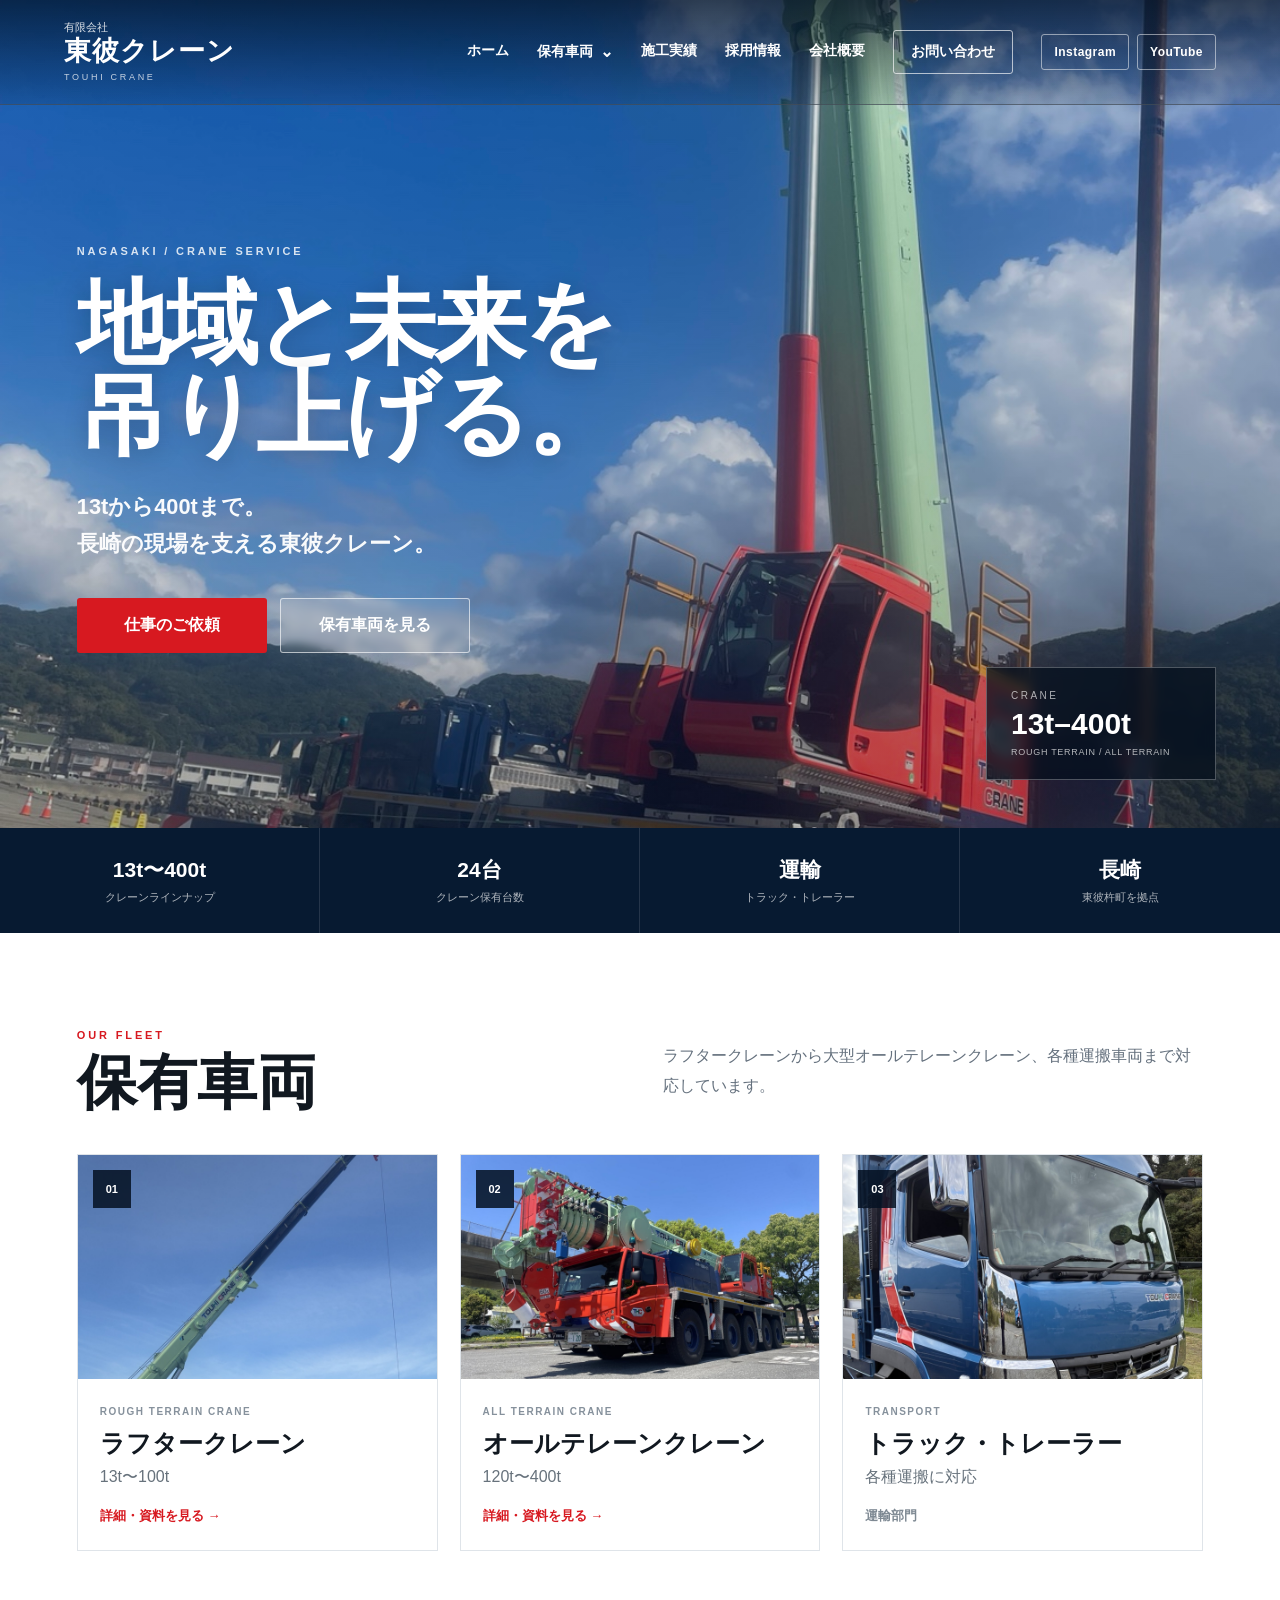
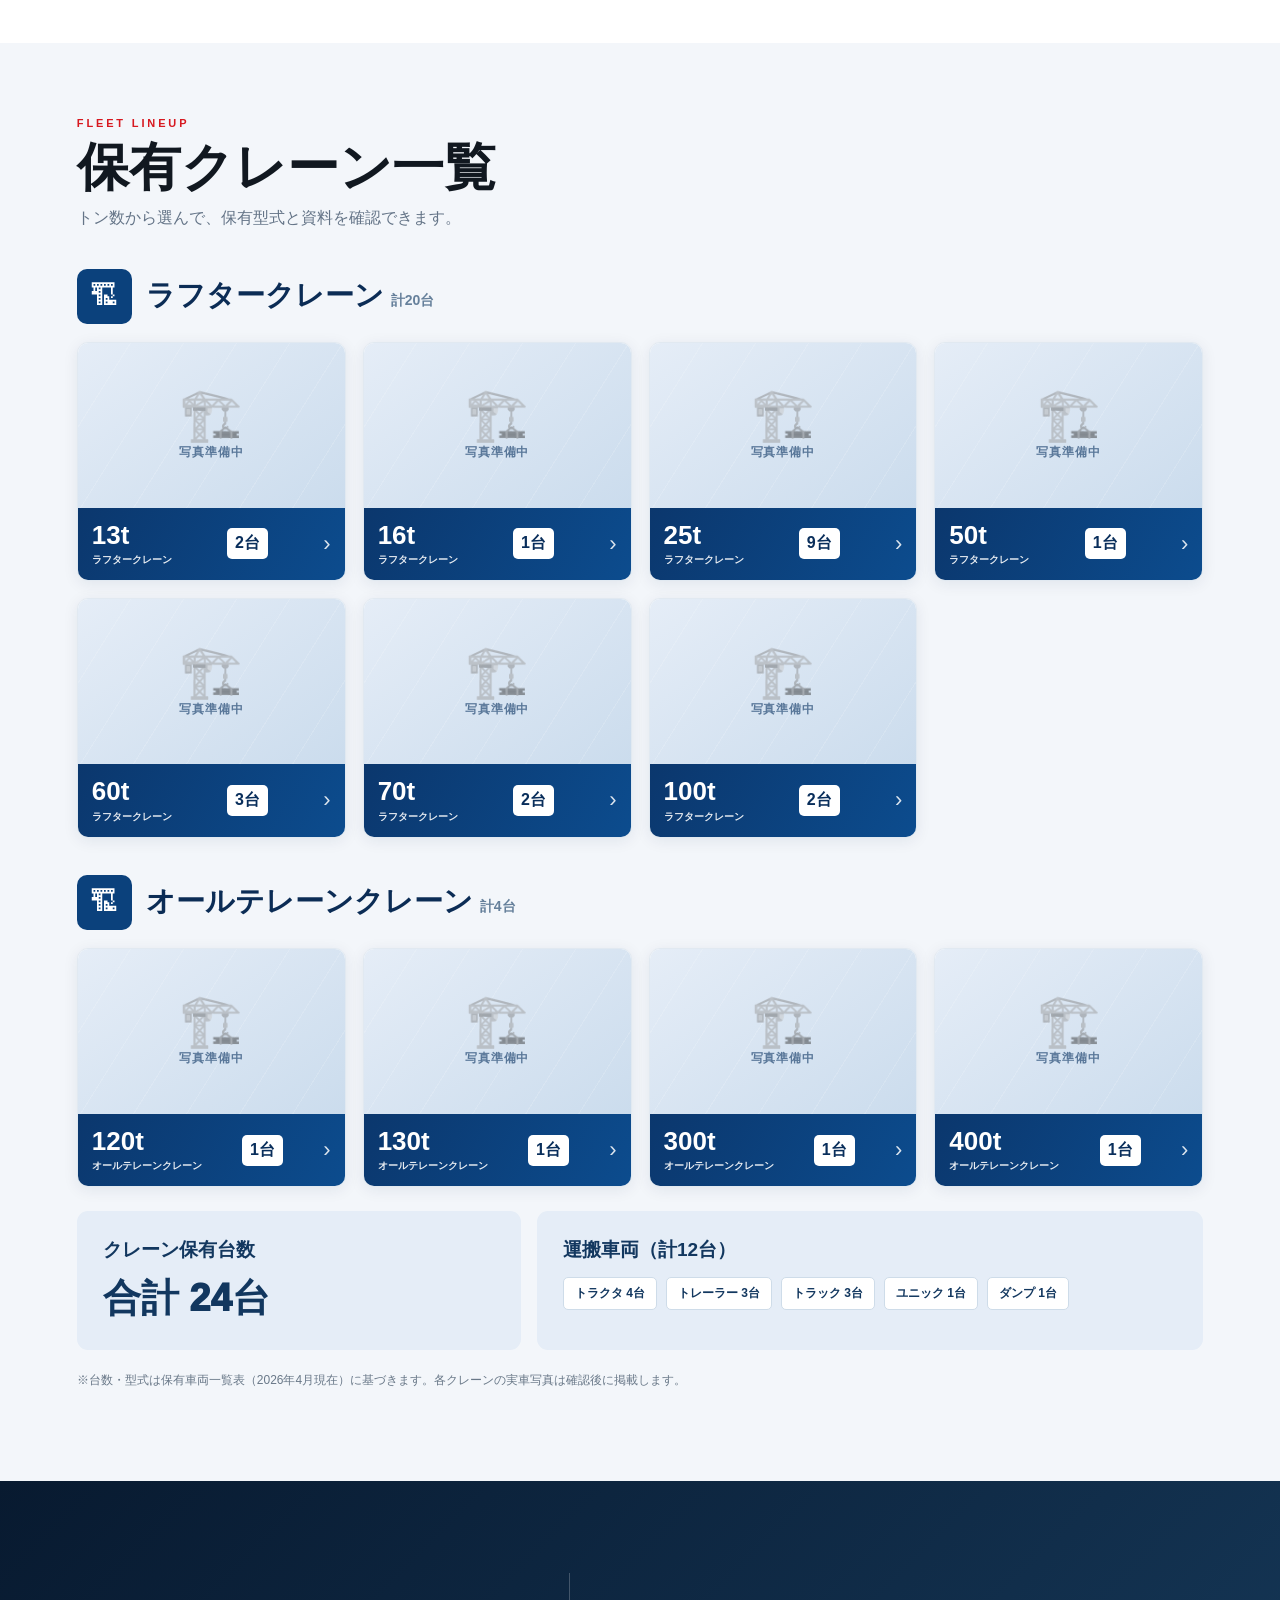
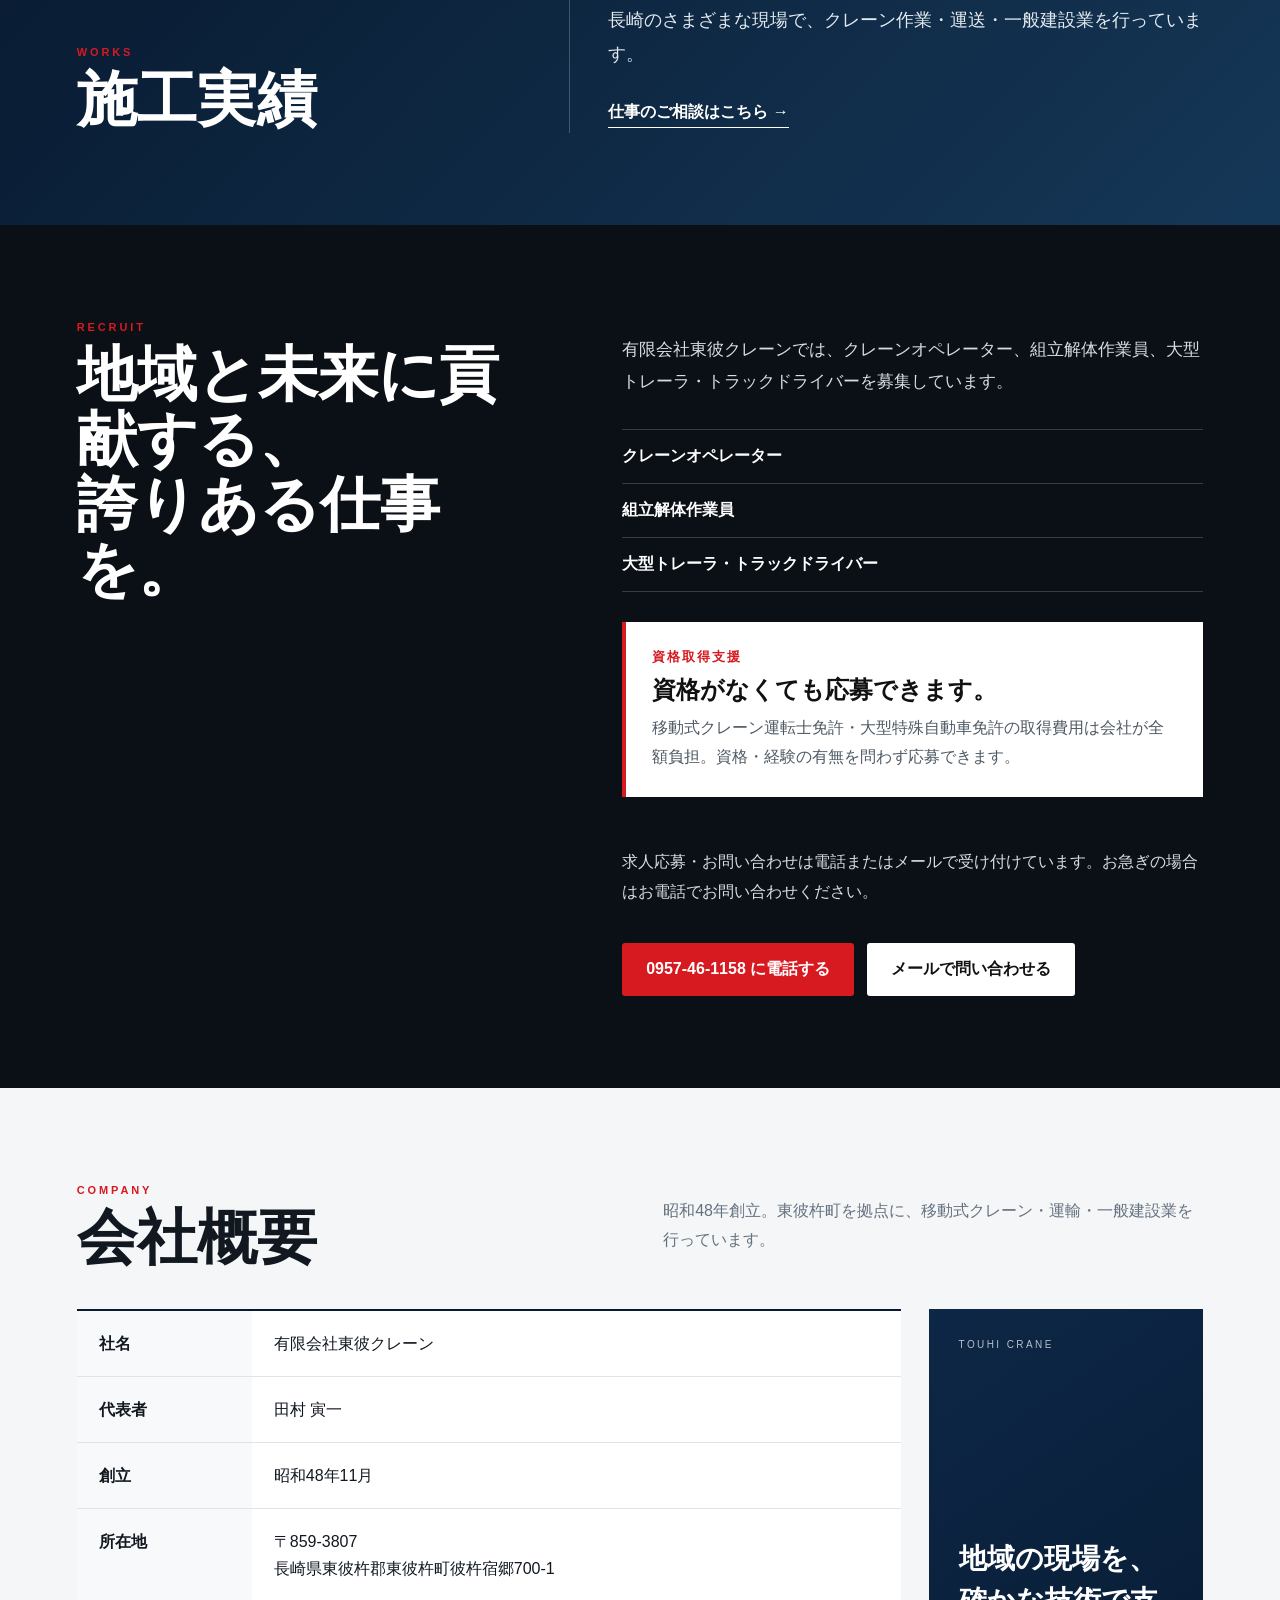
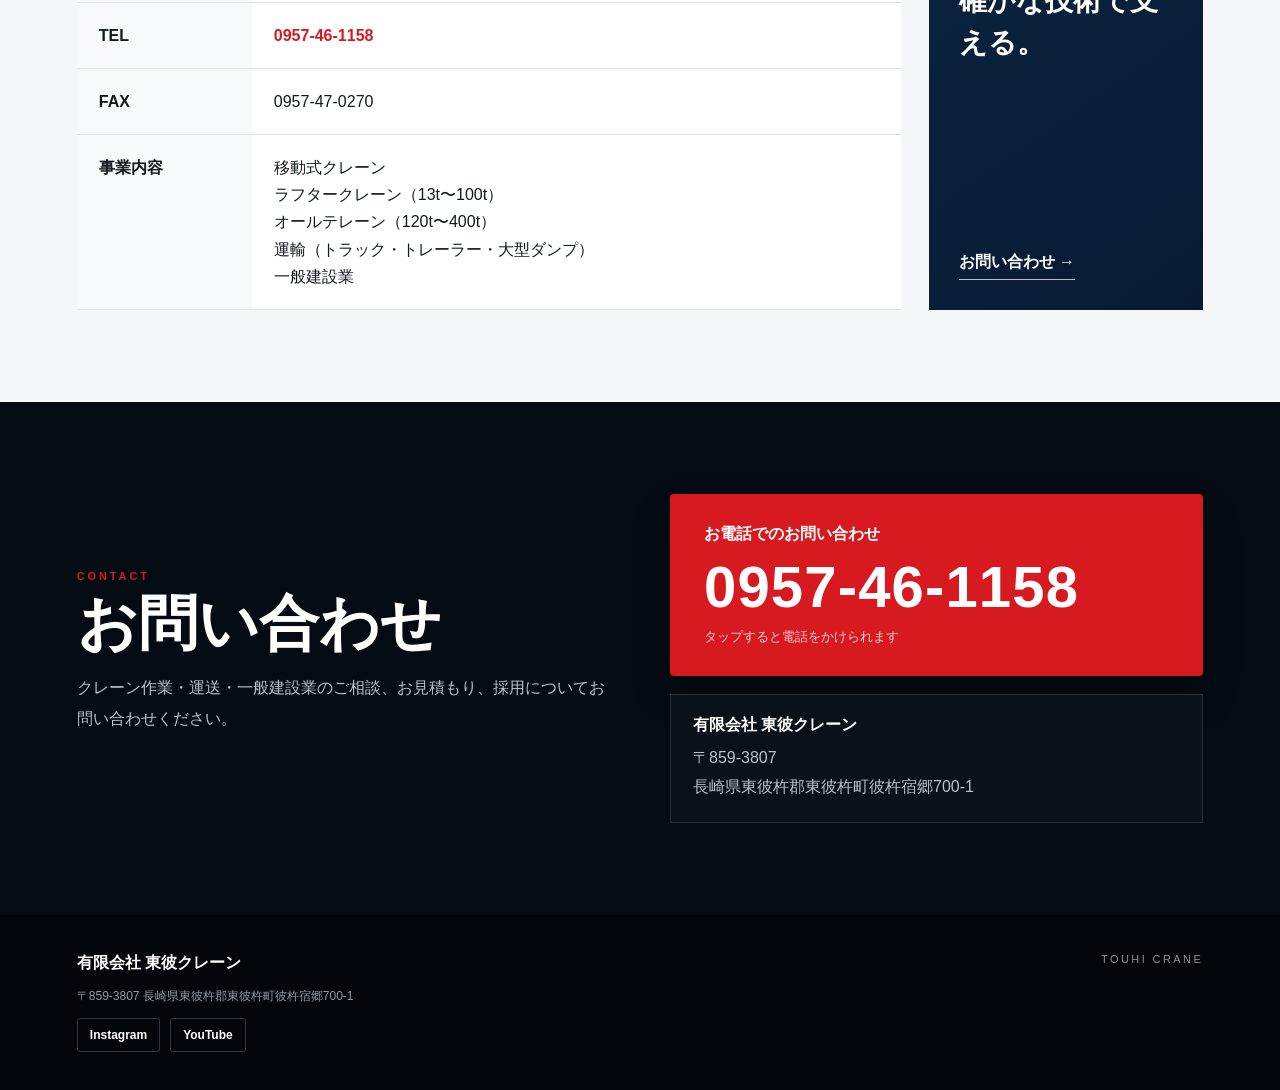
==== commit 9ab49f41: "Add new index.html file" ====
--- a/index.html
+++ b/index.html
@@ -165,21 +165,17 @@
 
 
   <section id="fleet-counts" class="section photo-fleet"><div class="photo-fleet-header"><div><span class="section-en">FLEET LINEUP</span><h2>保有クレーン一覧</h2><p>トン数から選んで、保有型式と資料を確認できます。</p></div></div>
-<div class="photo-group"><div class="photo-group-heading"><span class="photo-group-symbol" aria-hidden="true">🏗</span><h3>ラフタークレーン<small>計20台</small></h3></div><div class="photo-card-grid"><a class="photo-machine" href="rafter.html#ton-13" aria-label="13t ラフタークレーン 2台・詳細を見る"><div class="photo-machine-visual"><span class="crane-symbol" aria-hidden="true">🏗️</span><span class="waiting">写真準備中</span></div><div class="photo-machine-label"><span><strong>13t</strong><small>ラフタークレーン</small></span><span class="count">2台</span><span class="arrow" aria-hidden="true">›</span></div></a>
-<a class="photo-machine" href="rafter.html#ton-16" aria-label="16t ラフタークレーン 1台・詳細を見る"><div class="photo-machine-visual"><span class="crane-symbol" aria-hidden="true">🏗️</span><span class="waiting">写真準備中</span></div><div class="photo-machine-label"><span><strong>16t</strong><small>ラフタークレーン</small></span><span class="count">1台</span><span class="arrow" aria-hidden="true">›</span></div></a>
-<a class="photo-machine" href="rafter.html#ton-25" aria-label="25t ラフタークレーン 9台・詳細を見る"><div class="photo-machine-visual"><span class="crane-symbol" aria-hidden="true">🏗️</span><span class="waiting">写真準備中</span></div><div class="photo-machine-label"><span><strong>25t</strong><small>ラフタークレーン</small></span><span class="count">9台</span><span class="arrow" aria-hidden="true">›</span></div></a>
-<a class="photo-machine" href="rafter.html#ton-50" aria-label="50t ラフタークレーン 1台・詳細を見る"><div class="photo-machine-visual"><span class="crane-symbol" aria-hidden="true">🏗️</span><span class="waiting">写真準備中</span></div><div class="photo-machine-label"><span><strong>50t</strong><small>ラフタークレーン</small></span><span class="count">1台</span><span class="arrow" aria-hidden="true">›</span></div></a>
-<a class="photo-machine" href="rafter.html#ton-60" aria-label="60t ラフタークレーン 3台・詳細を見る"><div class="photo-machine-visual"><span class="crane-symbol" aria-hidden="true">🏗️</span><span class="waiting">写真準備中</span></div><div class="photo-machine-label"><span><strong>60t</strong><small>ラフタークレーン</small></span><span class="count">3台</span><span class="arrow" aria-hidden="true">›</span></div></a>
-<a class="photo-machine" href="rafter.html#ton-70" aria-label="70t ラフタークレーン 2台・詳細を見る"><div class="photo-machine-visual"><span class="crane-symbol" aria-hidden="true">🏗️</span><span class="waiting">写真準備中</span></div><div class="photo-machine-label"><span><strong>70t</strong><small>ラフタークレーン</small></span><span class="count">2台</span><span class="arrow" aria-hidden="true">›</span></div></a>
-<a class="photo-machine" href="rafter.html#ton-100" aria-label="100t ラフタークレーン 2台・詳細を見る"><div class="photo-machine-visual"><span class="crane-symbol" aria-hidden="true">🏗️</span><span class="waiting">写真準備中</span></div><div class="photo-machine-label"><span><strong>100t</strong><small>ラフタークレーン</small></span><span class="count">2台</span><span class="arrow" aria-hidden="true">›</span></div></a></div></div>
-<div class="photo-group"><div class="photo-group-heading"><span class="photo-group-symbol" aria-hidden="true">🏗</span><h3>オールテレーンクレーン<small>計4台</small></h3></div><div class="photo-card-grid"><a class="photo-machine" href="allterrain.html#ton-120" aria-label="120t オールテレーンクレーン 1台・詳細を見る"><div class="photo-machine-visual"><span class="crane-symbol" aria-hidden="true">🏗️</span><span class="waiting">写真準備中</span></div><div class="photo-machine-label"><span><strong>120t</strong><small>オールテレーンクレーン</small></span><span class="count">1台</span><span class="arrow" aria-hidden="true">›</span></div></a>
-<a class="photo-machine" href="allterrain.html#ton-130" aria-label="130t オールテレーンクレーン 1台・詳細を見る"><div class="photo-machine-visual"><span class="crane-symbol" aria-hidden="true">🏗️</span><span class="waiting">写真準備中</span></div><div class="photo-machine-label"><span><strong>130t</strong><small>オールテレーンクレーン</small></span><span class="count">1台</span><span class="arrow" aria-hidden="true">›</span></div></a>
-<a class="photo-machine" href="allterrain.html#ton-300" aria-label="300t オールテレーンクレーン 1台・詳細を見る"><div class="photo-machine-visual"><span class="crane-symbol" aria-hidden="true">🏗️</span><span class="waiting">写真準備中</span></div><div class="photo-machine-label"><span><strong>300t</strong><small>オールテレーンクレーン</small></span><span class="count">1台</span><span class="arrow" aria-hidden="true">›</span></div></a>
-<a class="photo-machine" href="allterrain.html#ton-400" aria-label="400t オールテレーンクレーン 1台・詳細を見る"><div class="photo-machine-visual">
-  <img src="400t-crane.jpg"
-       alt="400t オールテレーンクレーン"
-       style="width:100%;height:100%;object-fit:cover;display:block;">
-</div><div class="photo-machine-label"><span><strong>400t</strong><small>オールテレーンクレーン</small></span><span class="count">1台</span><span class="arrow" aria-hidden="true">›</span></div></a></div></div>
+<div class="photo-group"><div class="photo-group-heading"><span class="photo-group-symbol" aria-hidden="true">🏗</span><h3>ラフタークレーン<small>計20台</small></h3></div><div class="photo-card-grid"><a class="photo-machine" href="rafter.html#ton-13" aria-label="13t ラフタークレーン 2台・詳細を見る"><div class="photo-machine-visual"><span class="crane-symbol" aria-hidden="true">🏗️</span><span class="waiting">写真準備中</span><img src="13t-crane.jpg" alt="13t クレーンの実車写真" loading="lazy" decoding="async" style="display:none" onload="this.style.display='block'" onerror="this.remove()"></div><div class="photo-machine-label"><span><strong>13t</strong><small>ラフタークレーン</small></span><span class="count">2台</span><span class="arrow" aria-hidden="true">›</span></div></a>
+<a class="photo-machine" href="rafter.html#ton-16" aria-label="16t ラフタークレーン 1台・詳細を見る"><div class="photo-machine-visual"><span class="crane-symbol" aria-hidden="true">🏗️</span><span class="waiting">写真準備中</span><img src="16t-crane.jpg" alt="16t クレーンの実車写真" loading="lazy" decoding="async" style="display:none" onload="this.style.display='block'" onerror="this.remove()"></div><div class="photo-machine-label"><span><strong>16t</strong><small>ラフタークレーン</small></span><span class="count">1台</span><span class="arrow" aria-hidden="true">›</span></div></a>
+<a class="photo-machine" href="rafter.html#ton-25" aria-label="25t ラフタークレーン 9台・詳細を見る"><div class="photo-machine-visual"><span class="crane-symbol" aria-hidden="true">🏗️</span><span class="waiting">写真準備中</span><img src="25t-crane.jpg" alt="25t クレーンの実車写真" loading="lazy" decoding="async" style="display:none" onload="this.style.display='block'" onerror="this.remove()"></div><div class="photo-machine-label"><span><strong>25t</strong><small>ラフタークレーン</small></span><span class="count">9台</span><span class="arrow" aria-hidden="true">›</span></div></a>
+<a class="photo-machine" href="rafter.html#ton-50" aria-label="50t ラフタークレーン 1台・詳細を見る"><div class="photo-machine-visual"><span class="crane-symbol" aria-hidden="true">🏗️</span><span class="waiting">写真準備中</span><img src="50t-crane.jpg" alt="50t クレーンの実車写真" loading="lazy" decoding="async" style="display:none" onload="this.style.display='block'" onerror="this.remove()"></div><div class="photo-machine-label"><span><strong>50t</strong><small>ラフタークレーン</small></span><span class="count">1台</span><span class="arrow" aria-hidden="true">›</span></div></a>
+<a class="photo-machine" href="rafter.html#ton-60" aria-label="60t ラフタークレーン 3台・詳細を見る"><div class="photo-machine-visual"><span class="crane-symbol" aria-hidden="true">🏗️</span><span class="waiting">写真準備中</span><img src="60t-crane.jpg" alt="60t クレーンの実車写真" loading="lazy" decoding="async" style="display:none" onload="this.style.display='block'" onerror="this.remove()"></div><div class="photo-machine-label"><span><strong>60t</strong><small>ラフタークレーン</small></span><span class="count">3台</span><span class="arrow" aria-hidden="true">›</span></div></a>
+<a class="photo-machine" href="rafter.html#ton-70" aria-label="70t ラフタークレーン 2台・詳細を見る"><div class="photo-machine-visual"><span class="crane-symbol" aria-hidden="true">🏗️</span><span class="waiting">写真準備中</span><img src="70t-crane.jpg" alt="70t クレーンの実車写真" loading="lazy" decoding="async" style="display:none" onload="this.style.display='block'" onerror="this.remove()"></div><div class="photo-machine-label"><span><strong>70t</strong><small>ラフタークレーン</small></span><span class="count">2台</span><span class="arrow" aria-hidden="true">›</span></div></a>
+<a class="photo-machine" href="rafter.html#ton-100" aria-label="100t ラフタークレーン 2台・詳細を見る"><div class="photo-machine-visual"><span class="crane-symbol" aria-hidden="true">🏗️</span><span class="waiting">写真準備中</span><img src="100t-crane.jpg" alt="100t クレーンの実車写真" loading="lazy" decoding="async" style="display:none" onload="this.style.display='block'" onerror="this.remove()"></div><div class="photo-machine-label"><span><strong>100t</strong><small>ラフタークレーン</small></span><span class="count">2台</span><span class="arrow" aria-hidden="true">›</span></div></a></div></div>
+<div class="photo-group"><div class="photo-group-heading"><span class="photo-group-symbol" aria-hidden="true">🏗</span><h3>オールテレーンクレーン<small>計4台</small></h3></div><div class="photo-card-grid"><a class="photo-machine" href="allterrain.html#ton-120" aria-label="120t オールテレーンクレーン 1台・詳細を見る"><div class="photo-machine-visual"><span class="crane-symbol" aria-hidden="true">🏗️</span><span class="waiting">写真準備中</span><img src="120t-crane.jpg" alt="120t クレーンの実車写真" loading="lazy" decoding="async" style="display:none" onload="this.style.display='block'" onerror="this.remove()"></div><div class="photo-machine-label"><span><strong>120t</strong><small>オールテレーンクレーン</small></span><span class="count">1台</span><span class="arrow" aria-hidden="true">›</span></div></a>
+<a class="photo-machine" href="allterrain.html#ton-130" aria-label="130t オールテレーンクレーン 1台・詳細を見る"><div class="photo-machine-visual"><span class="crane-symbol" aria-hidden="true">🏗️</span><span class="waiting">写真準備中</span><img src="130t-crane.jpg" alt="130t クレーンの実車写真" loading="lazy" decoding="async" style="display:none" onload="this.style.display='block'" onerror="this.remove()"></div><div class="photo-machine-label"><span><strong>130t</strong><small>オールテレーンクレーン</small></span><span class="count">1台</span><span class="arrow" aria-hidden="true">›</span></div></a>
+<a class="photo-machine" href="allterrain.html#ton-300" aria-label="300t オールテレーンクレーン 1台・詳細を見る"><div class="photo-machine-visual"><span class="crane-symbol" aria-hidden="true">🏗️</span><span class="waiting">写真準備中</span><img src="300t-crane.jpg" alt="300t クレーンの実車写真" loading="lazy" decoding="async" style="display:none" onload="this.style.display='block'" onerror="this.remove()"></div><div class="photo-machine-label"><span><strong>300t</strong><small>オールテレーンクレーン</small></span><span class="count">1台</span><span class="arrow" aria-hidden="true">›</span></div></a>
+<a class="photo-machine" href="allterrain.html#ton-400" aria-label="400t オールテレーンクレーン 1台・詳細を見る"><div class="photo-machine-visual"><span class="crane-symbol" aria-hidden="true">🏗️</span><span class="waiting">写真準備中</span><img src="400t-crane.jpg" alt="400t クレーンの実車写真" loading="lazy" decoding="async" style="display:none" onload="this.style.display='block'" onerror="this.remove()"></div><div class="photo-machine-label"><span><strong>400t</strong><small>オールテレーンクレーン</small></span><span class="count">1台</span><span class="arrow" aria-hidden="true">›</span></div></a></div></div>
 <div class="photo-fleet-bottom"><div class="photo-fleet-stat"><span class="stat-title">クレーン保有台数</span><strong class="stat-total">合計 24台</strong></div><div class="photo-fleet-stat"><span class="stat-title">運搬車両（計12台）</span><div class="photo-fleet-tags"><span>トラクタ 4台</span><span>トレーラー 3台</span><span>トラック 3台</span><span>ユニック 1台</span><span>ダンプ 1台</span></div></div></div>
 <p class="photo-fleet-note">※台数・型式は保有車両一覧表（2026年4月現在）に基づきます。各クレーンの実車写真は確認後に掲載します。</p>
 </section>
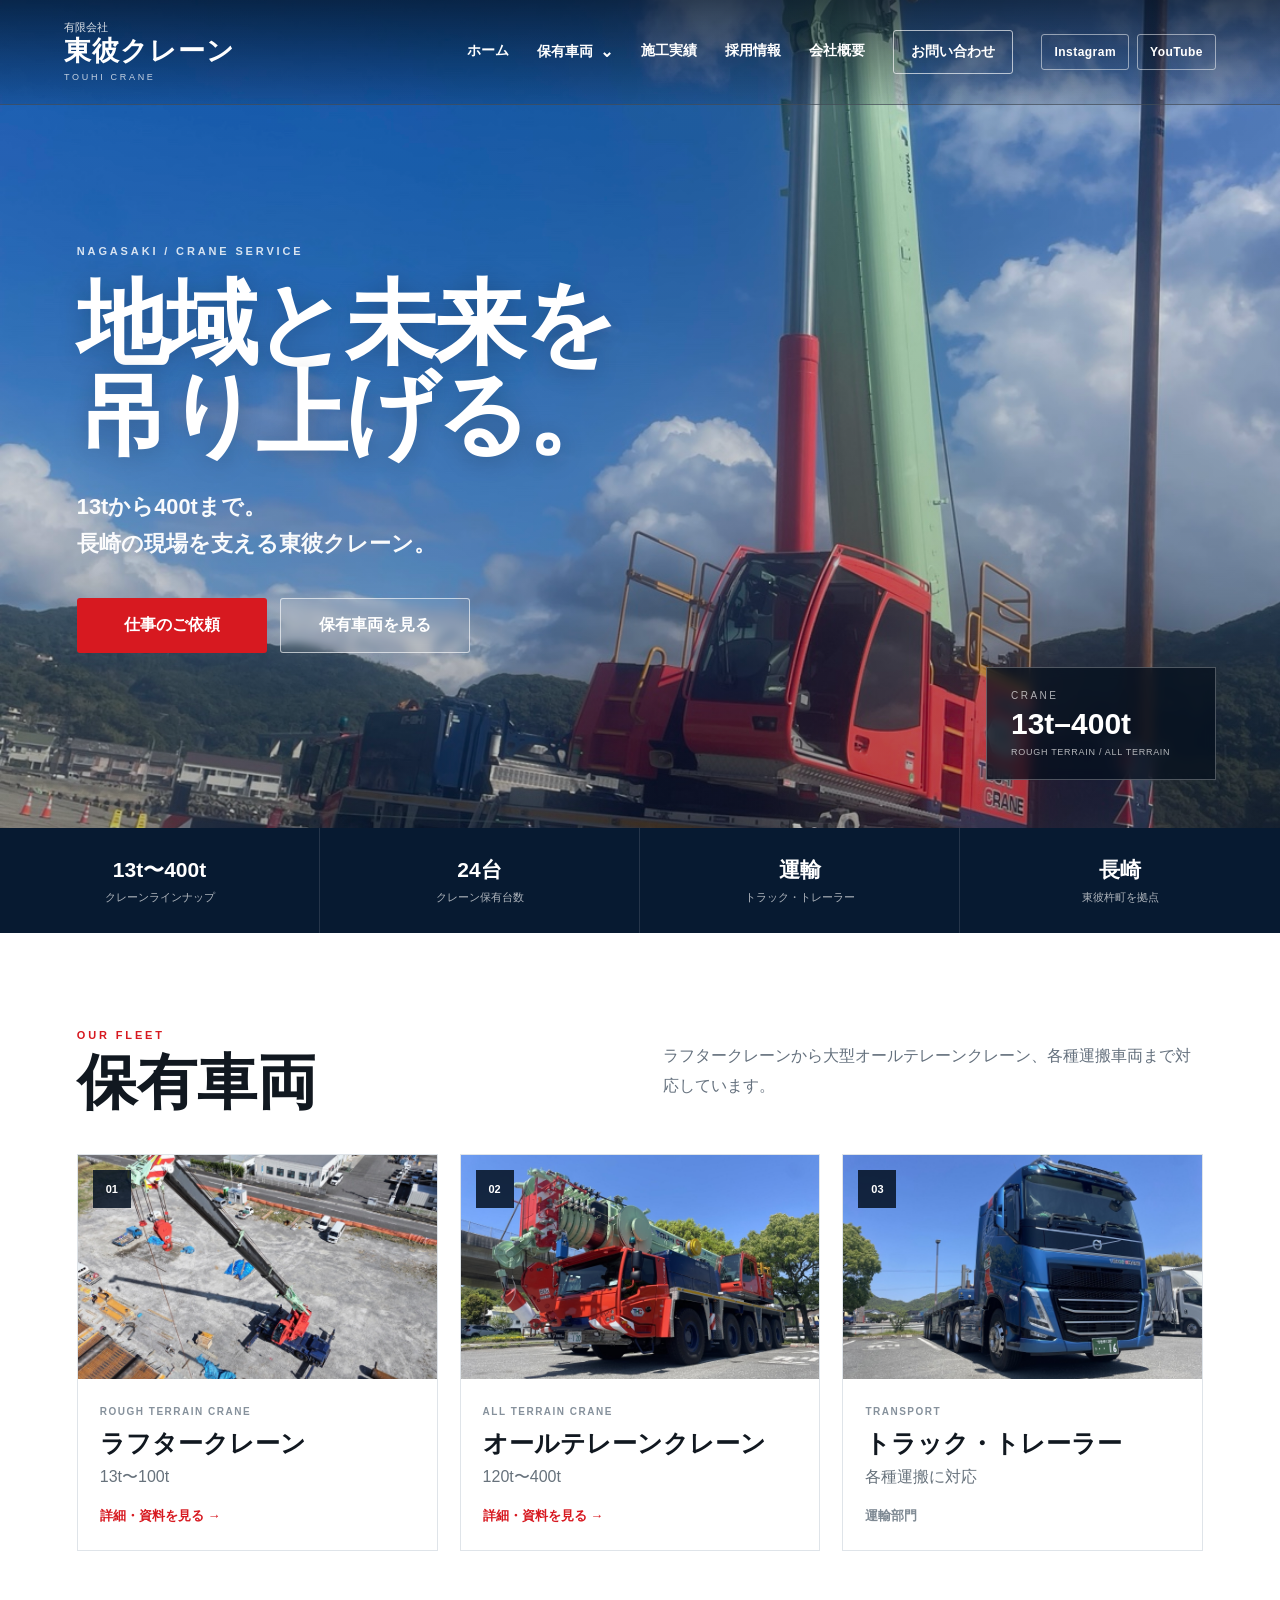
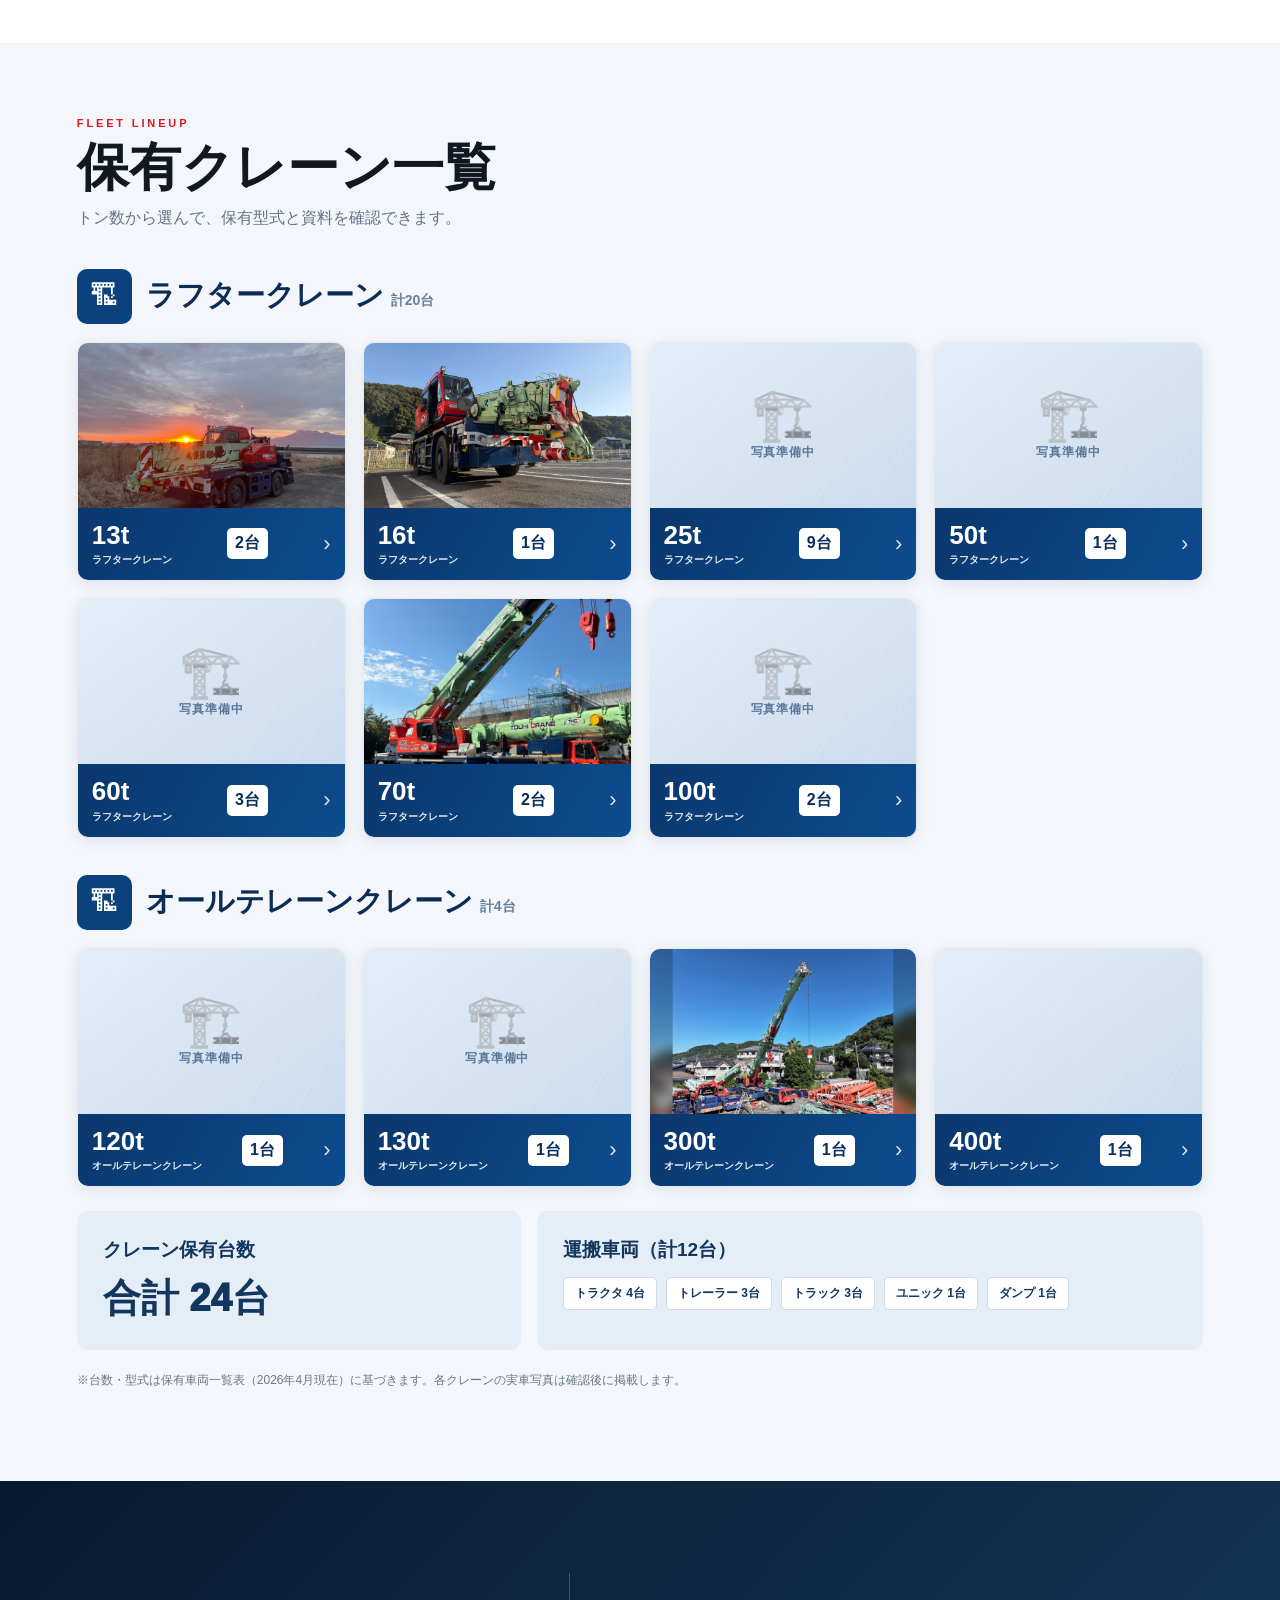
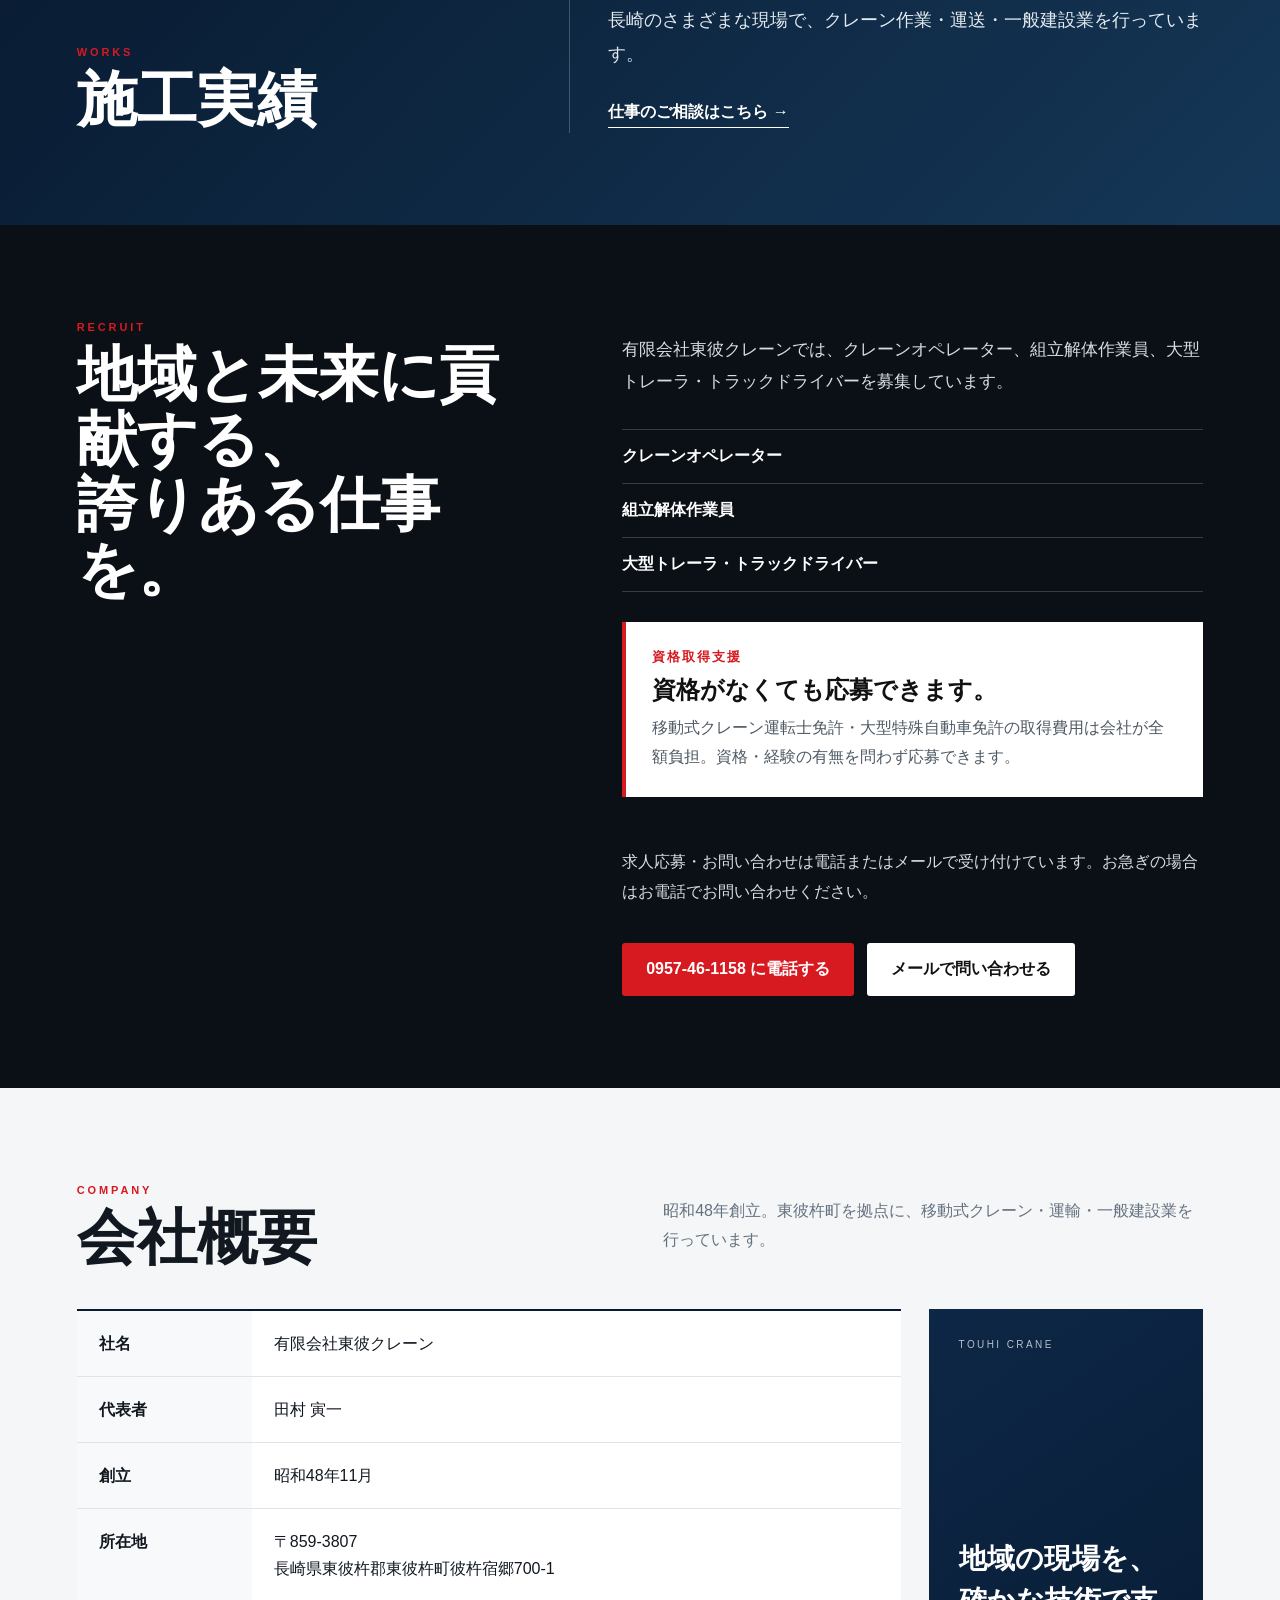
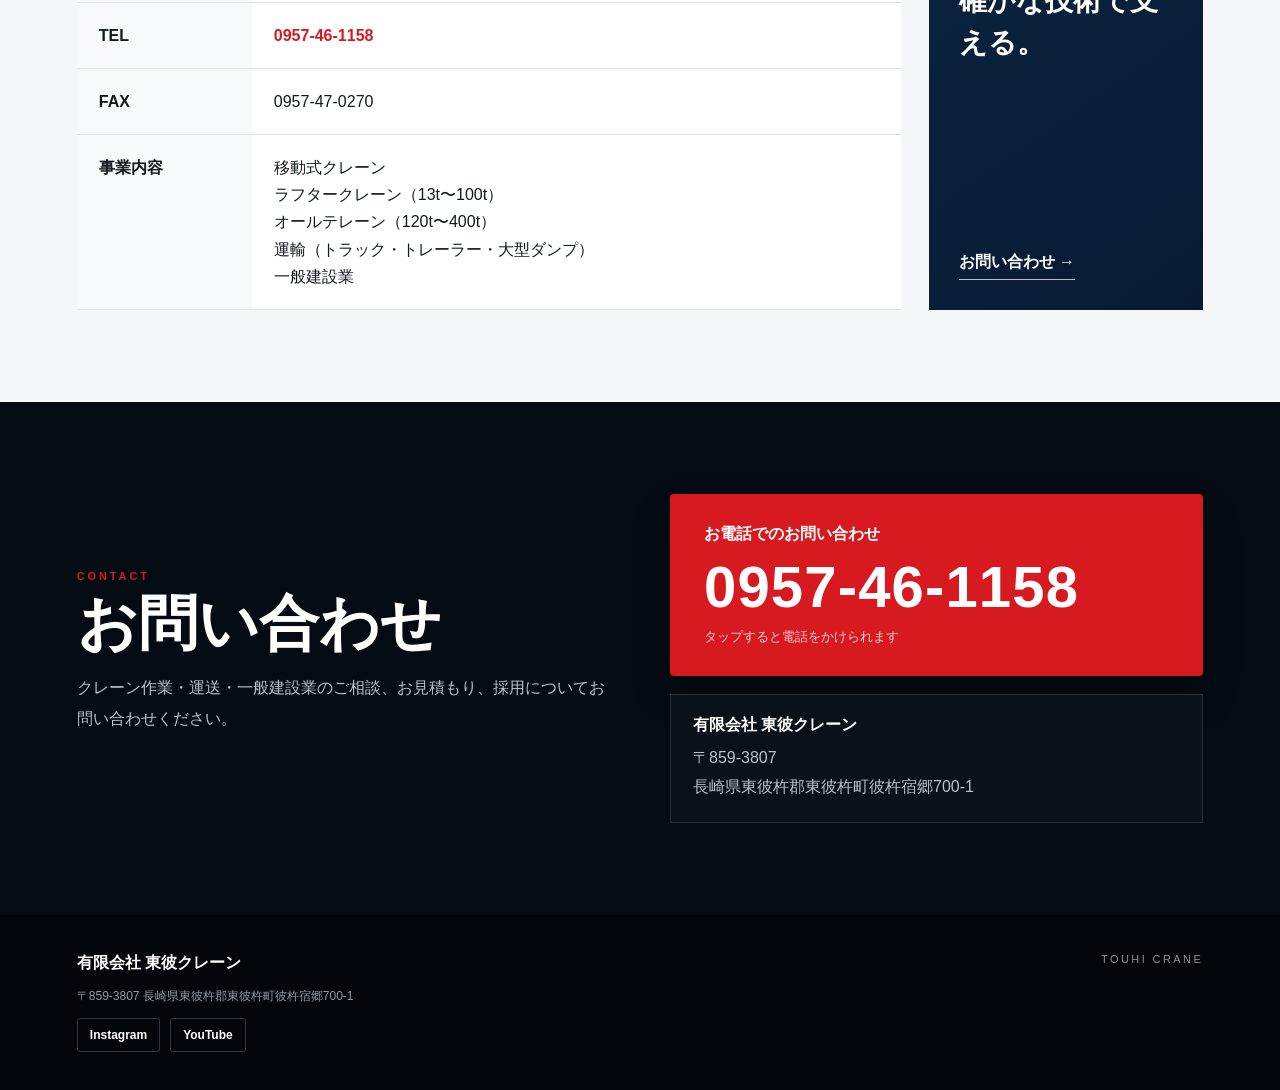
==== commit da87461a: "Add files via upload" ====
--- a/index.html
+++ b/index.html
@@ -1,291 +1,55 @@
 <!doctype html>
 <html lang="ja">
 <head>
-  <meta charset="utf-8">
-  <meta name="viewport" content="width=device-width,initial-scale=1">
-  <meta name="description" content="有限会社東彼クレーン。長崎県東彼杵町を拠点に、移動式クレーン・運輸・一般建設業を行っています。">
-  <title>有限会社 東彼クレーン</title>
-  <link rel="stylesheet" href="styles.css">
-  <style>
-    .social-links{display:flex;align-items:center;gap:8px}
-    .social-link{display:inline-flex;align-items:center;justify-content:center;padding:10px 12px;border:1px solid rgba(255,255,255,.5);border-radius:3px;font-size:12px;font-weight:900;letter-spacing:.04em}
-    .social-link:hover{background:#fff;color:#071a31}
-    .footer-social{display:flex;gap:10px;flex-wrap:wrap;margin-top:12px}
-    .footer-social a{display:inline-flex;padding:9px 12px;border:1px solid #2c3743;border-radius:3px;font-size:12px;font-weight:800;color:#fff}
-    .footer-social a:hover{border-color:#fff}
-    .mobile-social{display:none}
-    @media(max-width:1050px){.social-links{display:none}}
-    @media(max-width:900px){
-      .mobile-social{display:flex;gap:10px;margin-top:18px}
-      .mobile-social a{flex:1;text-align:center;padding:13px 10px;border:1px solid #2c3743;border-radius:3px;font-size:13px;font-weight:900}
-      .footer-social{display:none}
-    }
-
-.fleet-counts{background:#f4f6f8;padding-top:76px;padding-bottom:80px}
-.fleet-counts .fleet-description{max-width:850px;color:#65717e;line-height:1.8;margin-bottom:28px}
-.fleet-summary{display:grid;grid-template-columns:repeat(2,minmax(0,1fr));gap:24px}
-.fleet-summary-group{background:#fff;border:1px solid #dfe4e9;border-top:4px solid #d71920;padding:26px}
-.fleet-summary-group h3{margin:0 0 18px;font-size:21px}
-.fleet-summary-group h3 span{float:right;color:#d71920;font-size:16px}
-.fleet-summary-group a{display:flex;justify-content:space-between;align-items:center;gap:12px;border-top:1px solid #e5e9ed;padding:12px 2px;font-weight:750}
-.fleet-summary-group a:hover{color:#d71920}
-.fleet-summary-group a strong{white-space:nowrap;font-size:17px}
-.fleet-summary-group .go-details{margin-top:12px;padding-top:16px;color:#d71920}
-.fleet-footnote{font-size:12px;color:#65717e;margin-top:18px}
-@media(max-width:900px){.fleet-counts{padding-top:62px;padding-bottom:62px}.fleet-summary{grid-template-columns:1fr;gap:16px}.fleet-summary-group{padding:20px}.fleet-summary-group h3{font-size:19px}}
-
-/* 車両写真カード：各トン数の実車写真を追加するまでプレースホルダー */
-.photo-fleet{background:#f3f6fa;padding-top:70px;padding-bottom:78px}
-.photo-fleet-header{display:flex;align-items:flex-end;justify-content:space-between;gap:20px;margin-bottom:28px}
-.photo-fleet-header h2{margin:8px 0 8px;font-size:clamp(32px,4.2vw,52px)}
-.photo-fleet-header p{color:#647487;line-height:1.75;margin:0}
-.photo-group{margin-top:37px}
-.photo-group-heading{display:flex;align-items:center;gap:14px;margin:0 0 18px;color:#0b2c55}
-.photo-group-symbol{display:grid;place-items:center;width:55px;height:55px;background:#0b417c;color:#fff;border-radius:10px;font-size:28px}
-.photo-group-heading h3{font-size:clamp(22px,2.5vw,29px);margin:0}
-.photo-group-heading small{color:#66809b;margin-left:7px;font-size:14px}
-.photo-card-grid{display:grid;grid-template-columns:repeat(4,minmax(0,1fr));gap:17px}
-.photo-machine{display:block;overflow:hidden;border-radius:11px;background:#fff;box-shadow:0 3px 15px rgba(6,37,74,.08);border:1px solid #e1e9f1;transition:transform .2s,box-shadow .2s}
-.photo-machine:hover{transform:translateY(-4px);box-shadow:0 13px 29px rgba(6,37,74,.16)}
-.photo-machine-visual{height:165px;display:flex;align-items:center;justify-content:center;flex-direction:column;gap:4px;position:relative;color:#597799;background:linear-gradient(145deg,#e5edf7,#cbdced);overflow:hidden}
-.photo-machine-visual:before{content:'';position:absolute;inset:0;background:repeating-linear-gradient(122deg,transparent 0 44px,rgba(255,255,255,.15) 44px 45px)}
-.photo-machine-visual .crane-symbol{position:relative;font-size:51px;line-height:1;filter:grayscale(1);opacity:.5}
-.photo-machine-visual .waiting{position:relative;font-size:12px;font-weight:800;letter-spacing:.08em}
-.photo-machine-visual img{position:absolute;inset:0;width:100%;height:100%;object-fit:cover;display:block}
-.photo-machine-label{background:linear-gradient(120deg,#0b376d,#0c4c8e);display:flex;align-items:center;justify-content:space-between;gap:8px;padding:13px 14px;color:#fff;min-height:66px}
-.photo-machine-label strong{display:block;font-size:26px;line-height:1.1}
-.photo-machine-label small{display:block;font-size:10px;font-weight:800;opacity:.9;margin-top:4px}
-.photo-machine-label .count{display:inline-flex;align-items:center;white-space:nowrap;padding:5px 8px;background:#fff;color:#092e5b;border-radius:5px;font-size:16px;font-weight:900}
-.photo-machine-label .arrow{font-size:22px;opacity:.85}
-.photo-fleet-bottom{margin-top:24px;display:grid;grid-template-columns:1fr 1.5fr;gap:16px}
-.photo-fleet-stat{background:#e5edf7;border-radius:11px;padding:26px;min-height:136px;color:#12375f}
-.photo-fleet-stat .stat-title{display:block;font-weight:900;font-size:19px}
-.photo-fleet-stat .stat-total{display:block;font-size:38px;font-weight:950;margin:10px 0 0}
-.photo-fleet-tags{display:flex;gap:9px;flex-wrap:wrap;margin-top:14px}
-.photo-fleet-tags span{border:1px solid #cedce9;background:#fff;border-radius:5px;padding:7px 11px;font-weight:800;font-size:12px}
-.photo-fleet-note{color:#697888;font-size:12px;line-height:1.7;margin-top:20px}
-@media(max-width:1050px){.photo-card-grid{grid-template-columns:repeat(3,minmax(0,1fr))}}
-@media(max-width:700px){.photo-fleet{padding-top:54px;padding-bottom:54px}.photo-fleet-header{display:block}.photo-group-heading h3{font-size:20px}.photo-group-symbol{width:42px;height:42px;font-size:22px}.photo-card-grid{grid-template-columns:repeat(2,minmax(0,1fr));gap:11px}.photo-machine-visual{height:122px}.photo-machine-label{padding:11px 10px;min-height:62px}.photo-machine-label strong{font-size:23px}.photo-machine-label small{font-size:9px}.photo-machine-label .count{font-size:13px;padding:5px}.photo-machine-label .arrow{display:none}.photo-fleet-bottom{grid-template-columns:1fr}.photo-fleet-stat{min-height:0;padding:22px}}
-
-  </style>
+<meta charset="utf-8">
+<meta name="viewport" content="width=device-width,initial-scale=1">
+<meta name="description" content="有限会社東彼クレーン。長崎県東彼杵町を拠点に、移動式クレーン・運輸・一般建設業を行っています。">
+<title>有限会社 東彼クレーン</title>
+<link rel="stylesheet" href="styles.css">
+<style>
+.social-links{display:flex;align-items:center;gap:8px}.social-link{display:inline-flex;align-items:center;justify-content:center;padding:10px 12px;border:1px solid rgba(255,255,255,.5);border-radius:3px;font-size:12px;font-weight:900;letter-spacing:.04em}.social-link:hover{background:#fff;color:#071a31}.footer-social{display:flex;gap:10px;flex-wrap:wrap;margin-top:12px}.footer-social a{display:inline-flex;padding:9px 12px;border:1px solid #2c3743;border-radius:3px;font-size:12px;font-weight:800;color:#fff}.footer-social a:hover{border-color:#fff}.mobile-social{display:none}@media(max-width:1050px){.social-links{display:none}}@media(max-width:900px){.mobile-social{display:flex;gap:10px;margin-top:18px}.mobile-social a{flex:1;text-align:center;padding:13px 10px;border:1px solid #2c3743;border-radius:3px;font-size:13px;font-weight:900}.footer-social{display:none}}
+.fleet-counts{background:#f4f6f8;padding-top:76px;padding-bottom:80px}.fleet-counts .fleet-description{max-width:850px;color:#65717e;line-height:1.8;margin-bottom:28px}.fleet-summary{display:grid;grid-template-columns:repeat(2,minmax(0,1fr));gap:24px}.fleet-summary-group{background:#fff;border:1px solid #dfe4e9;border-top:4px solid #d71920;padding:26px}.fleet-summary-group h3{margin:0 0 18px;font-size:21px}.fleet-summary-group h3 span{float:right;color:#d71920;font-size:16px}.fleet-summary-group a{display:flex;justify-content:space-between;align-items:center;gap:12px;border-top:1px solid #e5e9ed;padding:12px 2px;font-weight:750}.fleet-summary-group a:hover{color:#d71920}.fleet-summary-group a strong{white-space:nowrap;font-size:17px}.fleet-summary-group .go-details{margin-top:12px;padding-top:16px;color:#d71920}.fleet-footnote{font-size:12px;color:#65717e;margin-top:18px}@media(max-width:900px){.fleet-counts{padding-top:62px;padding-bottom:62px}.fleet-summary{grid-template-columns:1fr;gap:16px}.fleet-summary-group{padding:20px}.fleet-summary-group h3{font-size:19px}}
+.photo-fleet{background:#f3f6fa;padding-top:70px;padding-bottom:78px}.photo-fleet-header{display:flex;align-items:flex-end;justify-content:space-between;gap:20px;margin-bottom:28px}.photo-fleet-header h2{margin:8px 0 8px;font-size:clamp(32px,4.2vw,52px)}.photo-fleet-header p{color:#647487;line-height:1.75;margin:0}.photo-group{margin-top:37px}.photo-group-heading{display:flex;align-items:center;gap:14px;margin:0 0 18px;color:#0b2c55}.photo-group-symbol{display:grid;place-items:center;width:55px;height:55px;background:#0b417c;color:#fff;border-radius:10px;font-size:28px}.photo-group-heading h3{font-size:clamp(22px,2.5vw,29px);margin:0}.photo-group-heading small{color:#66809b;margin-left:7px;font-size:14px}.photo-card-grid{display:grid;grid-template-columns:repeat(4,minmax(0,1fr));gap:17px}.photo-machine{display:block;overflow:hidden;border-radius:11px;background:#fff;box-shadow:0 3px 15px rgba(6,37,74,.08);border:1px solid #e1e9f1;transition:transform .2s,box-shadow .2s}.photo-machine:hover{transform:translateY(-4px);box-shadow:0 13px 29px rgba(6,37,74,.16)}.photo-machine-visual{height:165px;display:flex;align-items:center;justify-content:center;flex-direction:column;gap:4px;position:relative;color:#597799;background:linear-gradient(145deg,#e5edf7,#cbdced);overflow:hidden}.photo-machine-visual:before{content:'';position:absolute;inset:0;background:repeating-linear-gradient(122deg,transparent 0 44px,rgba(255,255,255,.15) 44px 45px)}.photo-machine-visual .crane-symbol{position:relative;font-size:51px;line-height:1;filter:grayscale(1);opacity:.5}.photo-machine-visual .waiting{position:relative;font-size:12px;font-weight:800;letter-spacing:.08em}.photo-machine-visual img{position:absolute;inset:0;width:100%;height:100%;object-fit:cover;display:block}.photo-machine-label{background:linear-gradient(120deg,#0b376d,#0c4c8e);display:flex;align-items:center;justify-content:space-between;gap:8px;padding:13px 14px;color:#fff;min-height:66px}.photo-machine-label strong{display:block;font-size:26px;line-height:1.1}.photo-machine-label small{display:block;font-size:10px;font-weight:800;opacity:.9;margin-top:4px}.photo-machine-label .count{display:inline-flex;align-items:center;white-space:nowrap;padding:5px 8px;background:#fff;color:#092e5b;border-radius:5px;font-size:16px;font-weight:900}.photo-machine-label .arrow{font-size:22px;opacity:.85}.photo-fleet-bottom{margin-top:24px;display:grid;grid-template-columns:1fr 1.5fr;gap:16px}.photo-fleet-stat{background:#e5edf7;border-radius:11px;padding:26px;min-height:136px;color:#12375f}.photo-fleet-stat .stat-title{display:block;font-weight:900;font-size:19px}.photo-fleet-stat .stat-total{display:block;font-size:38px;font-weight:950;margin:10px 0 0}.photo-fleet-tags{display:flex;gap:9px;flex-wrap:wrap;margin-top:14px}.photo-fleet-tags span{border:1px solid #cedce9;background:#fff;border-radius:5px;padding:7px 11px;font-weight:800;font-size:12px}.photo-fleet-note{color:#697888;font-size:12px;line-height:1.7;margin-top:20px}@media(max-width:1050px){.photo-card-grid{grid-template-columns:repeat(3,minmax(0,1fr))}}@media(max-width:700px){.photo-fleet{padding-top:54px;padding-bottom:54px}.photo-fleet-header{display:block}.photo-group-heading h3{font-size:20px}.photo-group-symbol{width:42px;height:42px;font-size:22px}.photo-card-grid{grid-template-columns:repeat(2,minmax(0,1fr));gap:11px}.photo-machine-visual{height:122px}.photo-machine-label{padding:11px 10px;min-height:62px}.photo-machine-label strong{font-size:23px}.photo-machine-label small{font-size:9px}.photo-machine-label .count{font-size:13px;padding:5px}.photo-machine-label .arrow{display:none}.photo-fleet-bottom{grid-template-columns:1fr}.photo-fleet-stat{min-height:0;padding:22px}}
+/* 修正：写真は隠さず読み込み、成功時にプレースホルダーを隠す。失敗時は画像だけ非表示 */
+.photo-machine-visual img{visibility:hidden}.photo-machine-visual.has-photo img{visibility:visible}.photo-machine-visual.has-photo .crane-symbol,.photo-machine-visual.has-photo .waiting{display:none}
+</style>
 </head>
 <body>
-
 <header class="site-header">
-  <a class="brand" href="#top">
-    <span class="brand-small">有限会社</span>
-    <span class="brand-main">東彼クレーン</span>
-    <span class="brand-en">TOUHI CRANE</span>
-  </a>
-
-  <nav class="nav" aria-label="メインナビゲーション">
-    <a class="nav-link" href="#top">ホーム</a>
-
-    <details class="vehicle-dropdown">
-      <summary>保有車両 <span>⌄</span></summary>
-      <div class="vehicle-menu">
-        <a href="rafter.html">
-          <strong>ラフタークレーン</strong>
-          <small>能力表・CAD・寸法図・カタログ</small>
-        </a>
-        <a href="allterrain.html">
-          <strong>オールテレーンクレーン</strong>
-          <small>能力表・CAD・寸法図・カタログ</small>
-        </a>
-      </div>
-    </details>
-
-    <a class="nav-link" href="#works">施工実績</a>
-    <a class="nav-link" href="#recruit">採用情報</a>
-    <a class="nav-link" href="#about">会社概要</a>
-    <a class="nav-contact" href="#contact">お問い合わせ</a>
-
-    <div class="social-links" aria-label="SNS">
-      <a class="social-link" href="https://www.instagram.com/touhi_130nl" target="_blank" rel="noopener noreferrer">Instagram</a>
-      <a class="social-link" href="https://youtube.com/@nagasaki_crane" target="_blank" rel="noopener noreferrer">YouTube</a>
-    </div>
-  </nav>
+<a class="brand" href="#top"><span class="brand-small">有限会社</span><span class="brand-main">東彼クレーン</span><span class="brand-en">TOUHI CRANE</span></a>
+<nav class="nav" aria-label="メインナビゲーション">
+<a class="nav-link" href="#top">ホーム</a>
+<details class="vehicle-dropdown"><summary>保有車両 <span>⌄</span></summary><div class="vehicle-menu"><a href="rafter.html"><strong>ラフタークレーン</strong><small>能力表・CAD・寸法図・カタログ</small></a><a href="allterrain.html"><strong>オールテレーンクレーン</strong><small>能力表・CAD・寸法図・カタログ</small></a></div></details>
+<a class="nav-link" href="#works">施工実績</a><a class="nav-link" href="#recruit">採用情報</a><a class="nav-link" href="#about">会社概要</a><a class="nav-contact" href="#contact">お問い合わせ</a>
+<div class="social-links" aria-label="SNS"><a class="social-link" href="https://www.instagram.com/touhi_130nl" target="_blank" rel="noopener noreferrer">Instagram</a><a class="social-link" href="https://youtube.com/@nagasaki_crane" target="_blank" rel="noopener noreferrer">YouTube</a></div>
+</nav>
 </header>
-
 <main>
-  <section id="top" class="hero">
-    <video autoplay muted loop playsinline
-  poster="hero.jpg"
-  style="position:absolute;inset:0;width:100%;height:100%;object-fit:cover;">
-  <source src="touhi-hero-light.mov" type="video/quicktime">
-</video>
-    <div class="hero-overlay"></div>
-    <div class="hero-content">
-      <p class="eyebrow">NAGASAKI / CRANE SERVICE</p>
-      <h1>地域と未来を<br>吊り上げる。</h1>
-      <p class="hero-copy">13tから400tまで。<br>長崎の現場を支える東彼クレーン。</p>
-      <div class="hero-actions">
-        <a class="button primary" href="tel:0957461158">仕事のご依頼</a>
-        <a class="button ghost" href="#vehicles">保有車両を見る</a>
-      </div>
-    </div>
-
-    <div class="hero-badge">
-      <span>CRANE</span>
-      <strong>13t–400t</strong>
-      <small>ROUGH TERRAIN / ALL TERRAIN</small>
-    </div>
-  </section>
-
-  <section class="strengths" aria-label="東彼クレーンの特徴">
-    <div><strong>13t〜400t</strong><span>クレーンラインナップ</span></div>
-    <div><strong>24台</strong><span>クレーン保有台数</span></div>
-    <div><strong>運輸</strong><span>トラック・トレーラー</span></div>
-    <div><strong>長崎</strong><span>東彼杵町を拠点</span></div>
-  </section>
-
-  <section id="vehicles" class="section vehicles-section">
-    <div class="section-heading">
-      <div><span class="section-en">OUR FLEET</span><h2>保有車両</h2></div>
-      <p>ラフタークレーンから大型オールテレーンクレーン、各種運搬車両まで対応しています。</p>
-    </div>
-
-    <div class="card-grid three">
-      <a class="vehicle-card" href="rafter.html">
-        <div class="vehicle-media"><img src="rafter.jpg" alt="東彼クレーンのラフタークレーン"><span class="vehicle-number">01</span></div>
-        <div class="vehicle-card-body"><span>ROUGH TERRAIN CRANE</span><h3>ラフタークレーン</h3><p>13t〜100t</p><strong>詳細・資料を見る →</strong></div>
-      </a>
-
-      <a class="vehicle-card" href="allterrain.html">
-        <div class="vehicle-media"><img src="allterrain.jpg" alt="東彼クレーンのオールテレーンクレーン"><span class="vehicle-number">02</span></div>
-        <div class="vehicle-card-body"><span>ALL TERRAIN CRANE</span><h3>オールテレーンクレーン</h3><p>120t〜400t</p><strong>詳細・資料を見る →</strong></div>
-      </a>
-
-      <article class="vehicle-card vehicle-card-static">
-        <div class="vehicle-media"><img src="truck.jpg" alt="東彼クレーンのトラック・トレーラー"><span class="vehicle-number">03</span></div>
-        <div class="vehicle-card-body"><span>TRANSPORT</span><h3>トラック・トレーラー</h3><p>各種運搬に対応</p><strong>運輸部門</strong></div>
-      </article>
-    </div>
-  </section>
-
-
-  <section id="fleet-counts" class="section photo-fleet"><div class="photo-fleet-header"><div><span class="section-en">FLEET LINEUP</span><h2>保有クレーン一覧</h2><p>トン数から選んで、保有型式と資料を確認できます。</p></div></div>
-<div class="photo-group"><div class="photo-group-heading"><span class="photo-group-symbol" aria-hidden="true">🏗</span><h3>ラフタークレーン<small>計20台</small></h3></div><div class="photo-card-grid"><a class="photo-machine" href="rafter.html#ton-13" aria-label="13t ラフタークレーン 2台・詳細を見る"><div class="photo-machine-visual"><span class="crane-symbol" aria-hidden="true">🏗️</span><span class="waiting">写真準備中</span><img src="13t-crane.jpg" alt="13t クレーンの実車写真" loading="lazy" decoding="async" style="display:none" onload="this.style.display='block'" onerror="this.remove()"></div><div class="photo-machine-label"><span><strong>13t</strong><small>ラフタークレーン</small></span><span class="count">2台</span><span class="arrow" aria-hidden="true">›</span></div></a>
-<a class="photo-machine" href="rafter.html#ton-16" aria-label="16t ラフタークレーン 1台・詳細を見る"><div class="photo-machine-visual"><span class="crane-symbol" aria-hidden="true">🏗️</span><span class="waiting">写真準備中</span><img src="16t-crane.jpg" alt="16t クレーンの実車写真" loading="lazy" decoding="async" style="display:none" onload="this.style.display='block'" onerror="this.remove()"></div><div class="photo-machine-label"><span><strong>16t</strong><small>ラフタークレーン</small></span><span class="count">1台</span><span class="arrow" aria-hidden="true">›</span></div></a>
-<a class="photo-machine" href="rafter.html#ton-25" aria-label="25t ラフタークレーン 9台・詳細を見る"><div class="photo-machine-visual"><span class="crane-symbol" aria-hidden="true">🏗️</span><span class="waiting">写真準備中</span><img src="25t-crane.jpg" alt="25t クレーンの実車写真" loading="lazy" decoding="async" style="display:none" onload="this.style.display='block'" onerror="this.remove()"></div><div class="photo-machine-label"><span><strong>25t</strong><small>ラフタークレーン</small></span><span class="count">9台</span><span class="arrow" aria-hidden="true">›</span></div></a>
-<a class="photo-machine" href="rafter.html#ton-50" aria-label="50t ラフタークレーン 1台・詳細を見る"><div class="photo-machine-visual"><span class="crane-symbol" aria-hidden="true">🏗️</span><span class="waiting">写真準備中</span><img src="50t-crane.jpg" alt="50t クレーンの実車写真" loading="lazy" decoding="async" style="display:none" onload="this.style.display='block'" onerror="this.remove()"></div><div class="photo-machine-label"><span><strong>50t</strong><small>ラフタークレーン</small></span><span class="count">1台</span><span class="arrow" aria-hidden="true">›</span></div></a>
-<a class="photo-machine" href="rafter.html#ton-60" aria-label="60t ラフタークレーン 3台・詳細を見る"><div class="photo-machine-visual"><span class="crane-symbol" aria-hidden="true">🏗️</span><span class="waiting">写真準備中</span><img src="60t-crane.jpg" alt="60t クレーンの実車写真" loading="lazy" decoding="async" style="display:none" onload="this.style.display='block'" onerror="this.remove()"></div><div class="photo-machine-label"><span><strong>60t</strong><small>ラフタークレーン</small></span><span class="count">3台</span><span class="arrow" aria-hidden="true">›</span></div></a>
-<a class="photo-machine" href="rafter.html#ton-70" aria-label="70t ラフタークレーン 2台・詳細を見る"><div class="photo-machine-visual"><span class="crane-symbol" aria-hidden="true">🏗️</span><span class="waiting">写真準備中</span><img src="70t-crane.jpg" alt="70t クレーンの実車写真" loading="lazy" decoding="async" style="display:none" onload="this.style.display='block'" onerror="this.remove()"></div><div class="photo-machine-label"><span><strong>70t</strong><small>ラフタークレーン</small></span><span class="count">2台</span><span class="arrow" aria-hidden="true">›</span></div></a>
-<a class="photo-machine" href="rafter.html#ton-100" aria-label="100t ラフタークレーン 2台・詳細を見る"><div class="photo-machine-visual"><span class="crane-symbol" aria-hidden="true">🏗️</span><span class="waiting">写真準備中</span><img src="100t-crane.jpg" alt="100t クレーンの実車写真" loading="lazy" decoding="async" style="display:none" onload="this.style.display='block'" onerror="this.remove()"></div><div class="photo-machine-label"><span><strong>100t</strong><small>ラフタークレーン</small></span><span class="count">2台</span><span class="arrow" aria-hidden="true">›</span></div></a></div></div>
-<div class="photo-group"><div class="photo-group-heading"><span class="photo-group-symbol" aria-hidden="true">🏗</span><h3>オールテレーンクレーン<small>計4台</small></h3></div><div class="photo-card-grid"><a class="photo-machine" href="allterrain.html#ton-120" aria-label="120t オールテレーンクレーン 1台・詳細を見る"><div class="photo-machine-visual"><span class="crane-symbol" aria-hidden="true">🏗️</span><span class="waiting">写真準備中</span><img src="120t-crane.jpg" alt="120t クレーンの実車写真" loading="lazy" decoding="async" style="display:none" onload="this.style.display='block'" onerror="this.remove()"></div><div class="photo-machine-label"><span><strong>120t</strong><small>オールテレーンクレーン</small></span><span class="count">1台</span><span class="arrow" aria-hidden="true">›</span></div></a>
-<a class="photo-machine" href="allterrain.html#ton-130" aria-label="130t オールテレーンクレーン 1台・詳細を見る"><div class="photo-machine-visual"><span class="crane-symbol" aria-hidden="true">🏗️</span><span class="waiting">写真準備中</span><img src="130t-crane.jpg" alt="130t クレーンの実車写真" loading="lazy" decoding="async" style="display:none" onload="this.style.display='block'" onerror="this.remove()"></div><div class="photo-machine-label"><span><strong>130t</strong><small>オールテレーンクレーン</small></span><span class="count">1台</span><span class="arrow" aria-hidden="true">›</span></div></a>
-<a class="photo-machine" href="allterrain.html#ton-300" aria-label="300t オールテレーンクレーン 1台・詳細を見る"><div class="photo-machine-visual"><span class="crane-symbol" aria-hidden="true">🏗️</span><span class="waiting">写真準備中</span><img src="300t-crane.jpg" alt="300t クレーンの実車写真" loading="lazy" decoding="async" style="display:none" onload="this.style.display='block'" onerror="this.remove()"></div><div class="photo-machine-label"><span><strong>300t</strong><small>オールテレーンクレーン</small></span><span class="count">1台</span><span class="arrow" aria-hidden="true">›</span></div></a>
-<a class="photo-machine" href="allterrain.html#ton-400" aria-label="400t オールテレーンクレーン 1台・詳細を見る"><div class="photo-machine-visual"><span class="crane-symbol" aria-hidden="true">🏗️</span><span class="waiting">写真準備中</span><img src="400t-crane.jpg" alt="400t クレーンの実車写真" loading="lazy" decoding="async" style="display:none" onload="this.style.display='block'" onerror="this.remove()"></div><div class="photo-machine-label"><span><strong>400t</strong><small>オールテレーンクレーン</small></span><span class="count">1台</span><span class="arrow" aria-hidden="true">›</span></div></a></div></div>
-<div class="photo-fleet-bottom"><div class="photo-fleet-stat"><span class="stat-title">クレーン保有台数</span><strong class="stat-total">合計 24台</strong></div><div class="photo-fleet-stat"><span class="stat-title">運搬車両（計12台）</span><div class="photo-fleet-tags"><span>トラクタ 4台</span><span>トレーラー 3台</span><span>トラック 3台</span><span>ユニック 1台</span><span>ダンプ 1台</span></div></div></div>
-<p class="photo-fleet-note">※台数・型式は保有車両一覧表（2026年4月現在）に基づきます。各クレーンの実車写真は確認後に掲載します。</p>
+<section id="top" class="hero">
+<video autoplay muted loop playsinline poster="hero.jpg" style="position:absolute;inset:0;width:100%;height:100%;object-fit:cover;"><source src="touhi-hero-light.mov" type="video/quicktime"></video>
+<div class="hero-overlay"></div><div class="hero-content"><p class="eyebrow">NAGASAKI / CRANE SERVICE</p><h1>地域と未来を<br>吊り上げる。</h1><p class="hero-copy">13tから400tまで。<br>長崎の現場を支える東彼クレーン。</p><div class="hero-actions"><a class="button primary" href="tel:0957461158">仕事のご依頼</a><a class="button ghost" href="#vehicles">保有車両を見る</a></div></div><div class="hero-badge"><span>CRANE</span><strong>13t–400t</strong><small>ROUGH TERRAIN / ALL TERRAIN</small></div>
 </section>
-
-  <section id="works" class="section works-section">
-    <div class="works-inner">
-      <div><span class="section-en">WORKS</span><h2>施工実績</h2></div>
-      <div class="works-copy">
-        <p>長崎のさまざまな現場で、クレーン作業・運送・一般建設業を行っています。</p>
-        <a href="#contact">仕事のご相談はこちら →</a>
-      </div>
-    </div>
-  </section>
-
-  <section id="recruit" class="section recruit">
-    <div class="recruit-grid-main">
-      <div><span class="section-en">RECRUIT</span><h2>地域と未来に貢献する、<br>誇りある仕事を。</h2></div>
-      <div class="recruit-copy">
-        <p>有限会社東彼クレーンでは、クレーンオペレーター、組立解体作業員、大型トレーラ・トラックドライバーを募集しています。</p>
-
-        <div class="recruit-jobs">
-          <span>クレーンオペレーター</span>
-          <span>組立解体作業員</span>
-          <span>大型トレーラ・トラックドライバー</span>
-        </div>
-
-        <div class="license-box">
-          <small>資格取得支援</small>
-          <strong>資格がなくても応募できます。</strong>
-          <p>移動式クレーン運転士免許・大型特殊自動車免許の取得費用は会社が全額負担。資格・経験の有無を問わず応募できます。</p>
-        </div>
-
-        <div class="recruit-contact">
-          <p>求人応募・お問い合わせは電話またはメールで受け付けています。お急ぎの場合はお電話でお問い合わせください。</p>
-          <div class="hero-actions">
-            <a class="button primary" href="tel:0957461158">0957-46-1158 に電話する</a>
-            <a class="button recruit-mail" href="https://www.touhi-crane.com/contact">メールで問い合わせる</a>
-          </div>
-        </div>
-      </div>
-    </div>
-  </section>
-
-  <section id="about" class="section about-section">
-    <div class="section-heading">
-      <div><span class="section-en">COMPANY</span><h2>会社概要</h2></div>
-      <p>昭和48年創立。東彼杵町を拠点に、移動式クレーン・運輸・一般建設業を行っています。</p>
-    </div>
-
-    <div class="company-layout">
-      <dl class="company-table">
-        <div><dt>社名</dt><dd>有限会社東彼クレーン</dd></div>
-        <div><dt>代表者</dt><dd>田村 寅一</dd></div>
-        <div><dt>創立</dt><dd>昭和48年11月</dd></div>
-        <div><dt>所在地</dt><dd>〒859-3807<br>長崎県東彼杵郡東彼杵町彼杵宿郷700-1</dd></div>
-        <div><dt>TEL</dt><dd><a href="tel:0957461158">0957-46-1158</a></dd></div>
-        <div><dt>FAX</dt><dd>0957-47-0270</dd></div>
-        <div><dt>事業内容</dt><dd>移動式クレーン<br>ラフタークレーン（13t〜100t）<br>オールテレーン（120t〜400t）<br>運輸（トラック・トレーラー・大型ダンプ）<br>一般建設業</dd></div>
-      </dl>
-
-      <aside class="company-panel">
-        <span>TOUHI CRANE</span>
-        <strong>地域の現場を、<br>確かな技術で支える。</strong>
-        <a href="#contact">お問い合わせ →</a>
-      </aside>
-    </div>
-  </section>
-
-  <section id="contact" class="section contact-section">
-    <div class="contact-inner">
-      <div>
-        <span class="section-en">CONTACT</span>
-        <h2>お問い合わせ</h2>
-        <p>クレーン作業・運送・一般建設業のご相談、お見積もり、採用についてお問い合わせください。</p>
-
-        <div class="mobile-social" aria-label="SNS">
-          <a href="https://www.instagram.com/touhi_130nl" target="_blank" rel="noopener noreferrer">Instagram</a>
-          <a href="https://youtube.com/@nagasaki_crane" target="_blank" rel="noopener noreferrer">YouTube</a>
-        </div>
-      </div>
-
-      <div>
-        <a class="phone-card" href="tel:0957461158">
-          <span>お電話でのお問い合わせ</span>
-          <strong>0957-46-1158</strong>
-          <small>タップすると電話をかけられます</small>
-        </a>
-
-        <div class="contact-address">
-          <strong>有限会社 東彼クレーン</strong>
-          <p>〒859-3807<br>長崎県東彼杵郡東彼杵町彼杵宿郷700-1</p>
-        </div>
-      </div>
-    </div>
-  </section>
-</main>
-
-<footer class="footer">
-  <div>
-    <strong>有限会社 東彼クレーン</strong>
-    <p>〒859-3807 長崎県東彼杵郡東彼杵町彼杵宿郷700-1</p>
-
-    <div class="footer-social" aria-label="SNS">
-      <a href="https://www.instagram.com/touhi_130nl" target="_blank" rel="noopener noreferrer">Instagram</a>
-      <a href="https://youtube.com/@nagasaki_crane" target="_blank" rel="noopener noreferrer">YouTube</a>
-    </div>
-  </div>
-
-  <span>TOUHI CRANE</span>
-</footer>
-
-</body>
-</html>
+<section class="strengths" aria-label="東彼クレーンの特徴"><div><strong>13t〜400t</strong><span>クレーンラインナップ</span></div><div><strong>24台</strong><span>クレーン保有台数</span></div><div><strong>運輸</strong><span>トラック・トレーラー</span></div><div><strong>長崎</strong><span>東彼杵町を拠点</span></div></section>
+<section id="vehicles" class="section vehicles-section"><div class="section-heading"><div><span class="section-en">OUR FLEET</span><h2>保有車両</h2></div><p>ラフタークレーンから大型オールテレーンクレーン、各種運搬車両まで対応しています。</p></div><div class="card-grid three"><a class="vehicle-card" href="rafter.html"><div class="vehicle-media"><img src="rafter.jpg" alt="東彼クレーンのラフタークレーン"><span class="vehicle-number">01</span></div><div class="vehicle-card-body"><span>ROUGH TERRAIN CRANE</span><h3>ラフタークレーン</h3><p>13t〜100t</p><strong>詳細・資料を見る →</strong></div></a><a class="vehicle-card" href="allterrain.html"><div class="vehicle-media"><img src="allterrain.jpg" alt="東彼クレーンのオールテレーンクレーン"><span class="vehicle-number">02</span></div><div class="vehicle-card-body"><span>ALL TERRAIN CRANE</span><h3>オールテレーンクレーン</h3><p>120t〜400t</p><strong>詳細・資料を見る →</strong></div></a><article class="vehicle-card vehicle-card-static"><div class="vehicle-media"><img src="truck.jpg" alt="東彼クレーンのトラック・トレーラー"><span class="vehicle-number">03</span></div><div class="vehicle-card-body"><span>TRANSPORT</span><h3>トラック・トレーラー</h3><p>各種運搬に対応</p><strong>運輸部門</strong></div></article></div></section>
+<section id="fleet-counts" class="section photo-fleet"><div class="photo-fleet-header"><div><span class="section-en">FLEET LINEUP</span><h2>保有クレーン一覧</h2><p>トン数から選んで、保有型式と資料を確認できます。</p></div></div>
+<div class="photo-group"><div class="photo-group-heading"><span class="photo-group-symbol" aria-hidden="true">🏗</span><h3>ラフタークレーン<small>計20台</small></h3></div><div class="photo-card-grid">
+<a class="photo-machine" href="rafter.html#ton-13" aria-label="13t ラフタークレーン 2台・詳細を見る"><div class="photo-machine-visual"><span class="crane-symbol" aria-hidden="true">🏗️</span><span class="waiting">写真準備中</span><img src="13t-crane.jpg" alt="13t クレーンの実車写真" loading="lazy" decoding="async" onload="this.parentElement.classList.add('has-photo')" onerror="this.remove()"></div><div class="photo-machine-label"><span><strong>13t</strong><small>ラフタークレーン</small></span><span class="count">2台</span><span class="arrow" aria-hidden="true">›</span></div></a>
+<a class="photo-machine" href="rafter.html#ton-16" aria-label="16t ラフタークレーン 1台・詳細を見る"><div class="photo-machine-visual"><span class="crane-symbol" aria-hidden="true">🏗️</span><span class="waiting">写真準備中</span><img src="16t-crane.jpg" alt="16t クレーンの実車写真" loading="lazy" decoding="async" onload="this.parentElement.classList.add('has-photo')" onerror="this.remove()"></div><div class="photo-machine-label"><span><strong>16t</strong><small>ラフタークレーン</small></span><span class="count">1台</span><span class="arrow" aria-hidden="true">›</span></div></a>
+<a class="photo-machine" href="rafter.html#ton-25" aria-label="25t ラフタークレーン 9台・詳細を見る"><div class="photo-machine-visual"><span class="crane-symbol" aria-hidden="true">🏗️</span><span class="waiting">写真準備中</span><img src="25t-crane.jpg" alt="25t クレーンの実車写真" loading="lazy" decoding="async" onload="this.parentElement.classList.add('has-photo')" onerror="this.remove()"></div><div class="photo-machine-label"><span><strong>25t</strong><small>ラフタークレーン</small></span><span class="count">9台</span><span class="arrow" aria-hidden="true">›</span></div></a>
+<a class="photo-machine" href="rafter.html#ton-50" aria-label="50t ラフタークレーン 1台・詳細を見る"><div class="photo-machine-visual"><span class="crane-symbol" aria-hidden="true">🏗️</span><span class="waiting">写真準備中</span><img src="50t-crane.jpg" alt="50t クレーンの実車写真" loading="lazy" decoding="async" onload="this.parentElement.classList.add('has-photo')" onerror="this.remove()"></div><div class="photo-machine-label"><span><strong>50t</strong><small>ラフタークレーン</small></span><span class="count">1台</span><span class="arrow" aria-hidden="true">›</span></div></a>
+<a class="photo-machine" href="rafter.html#ton-60" aria-label="60t ラフタークレーン 3台・詳細を見る"><div class="photo-machine-visual"><span class="crane-symbol" aria-hidden="true">🏗️</span><span class="waiting">写真準備中</span><img src="60t-crane.jpg" alt="60t クレーンの実車写真" loading="lazy" decoding="async" onload="this.parentElement.classList.add('has-photo')" onerror="this.remove()"></div><div class="photo-machine-label"><span><strong>60t</strong><small>ラフタークレーン</small></span><span class="count">3台</span><span class="arrow" aria-hidden="true">›</span></div></a>
+<a class="photo-machine" href="rafter.html#ton-70" aria-label="70t ラフタークレーン 2台・詳細を見る"><div class="photo-machine-visual"><span class="crane-symbol" aria-hidden="true">🏗️</span><span class="waiting">写真準備中</span><img src="70t-crane.jpg" alt="70t クレーンの実車写真" loading="lazy" decoding="async" onload="this.parentElement.classList.add('has-photo')" onerror="this.remove()"></div><div class="photo-machine-label"><span><strong>70t</strong><small>ラフタークレーン</small></span><span class="count">2台</span><span class="arrow" aria-hidden="true">›</span></div></a>
+<a class="photo-machine" href="rafter.html#ton-100" aria-label="100t ラフタークレーン 2台・詳細を見る"><div class="photo-machine-visual"><span class="crane-symbol" aria-hidden="true">🏗️</span><span class="waiting">写真準備中</span><img src="100t-crane.jpg" alt="100t クレーンの実車写真" loading="lazy" decoding="async" onload="this.parentElement.classList.add('has-photo')" onerror="this.remove()"></div><div class="photo-machine-label"><span><strong>100t</strong><small>ラフタークレーン</small></span><span class="count">2台</span><span class="arrow" aria-hidden="true">›</span></div></a>
+</div></div>
+<div class="photo-group"><div class="photo-group-heading"><span class="photo-group-symbol" aria-hidden="true">🏗</span><h3>オールテレーンクレーン<small>計4台</small></h3></div><div class="photo-card-grid">
+<a class="photo-machine" href="allterrain.html#ton-120" aria-label="120t オールテレーンクレーン 1台・詳細を見る"><div class="photo-machine-visual"><span class="crane-symbol" aria-hidden="true">🏗️</span><span class="waiting">写真準備中</span><img src="120t-crane.jpg" alt="120t クレーンの実車写真" loading="lazy" decoding="async" onload="this.parentElement.classList.add('has-photo')" onerror="this.remove()"></div><div class="photo-machine-label"><span><strong>120t</strong><small>オールテレーンクレーン</small></span><span class="count">1台</span><span class="arrow" aria-hidden="true">›</span></div></a>
+<a class="photo-machine" href="allterrain.html#ton-130" aria-label="130t オールテレーンクレーン 1台・詳細を見る"><div class="photo-machine-visual"><span class="crane-symbol" aria-hidden="true">🏗️</span><span class="waiting">写真準備中</span><img src="130t-crane.jpg" alt="130t クレーンの実車写真" loading="lazy" decoding="async" onload="this.parentElement.classList.add('has-photo')" onerror="this.remove()"></div><div class="photo-machine-label"><span><strong>130t</strong><small>オールテレーンクレーン</small></span><span class="count">1台</span><span class="arrow" aria-hidden="true">›</span></div></a>
+<a class="photo-machine" href="allterrain.html#ton-300" aria-label="300t オールテレーンクレーン 1台・詳細を見る"><div class="photo-machine-visual"><span class="crane-symbol" aria-hidden="true">🏗️</span><span class="waiting">写真準備中</span><img src="300t-crane.jpg" alt="300t クレーンの実車写真" loading="lazy" decoding="async" onload="this.parentElement.classList.add('has-photo')" onerror="this.remove()"></div><div class="photo-machine-label"><span><strong>300t</strong><small>オールテレーンクレーン</small></span><span class="count">1台</span><span class="arrow" aria-hidden="true">›</span></div></a>
+<a class="photo-machine" href="allterrain.html#ton-400" aria-label="400t オールテレーンクレーン 1台・詳細を見る"><div class="photo-machine-visual"><span class="crane-symbol" aria-hidden="true">🏗️</span><span class="waiting">写真準備中</span><img src="400t-crane.jpg" alt="400t クレーンの実車写真" loading="lazy" decoding="async" onload="this.parentElement.classList.add('has-photo')" onerror="this.remove()"></div><div class="photo-machine-label"><span><strong>400t</strong><small>オールテレーンクレーン</small></span><span class="count">1台</span><span class="arrow" aria-hidden="true">›</span></div></a>
+</div></div><div class="photo-fleet-bottom"><div class="photo-fleet-stat"><span class="stat-title">クレーン保有台数</span><strong class="stat-total">合計 24台</strong></div><div class="photo-fleet-stat"><span class="stat-title">運搬車両（計12台）</span><div class="photo-fleet-tags"><span>トラクタ 4台</span><span>トレーラー 3台</span><span>トラック 3台</span><span>ユニック 1台</span><span>ダンプ 1台</span></div></div></div><p class="photo-fleet-note">※台数・型式は保有車両一覧表（2026年4月現在）に基づきます。各クレーンの実車写真は確認後に掲載します。</p></section>
+<section id="works" class="section works-section"><div class="works-inner"><div><span class="section-en">WORKS</span><h2>施工実績</h2></div><div class="works-copy"><p>長崎のさまざまな現場で、クレーン作業・運送・一般建設業を行っています。</p><a href="#contact">仕事のご相談はこちら →</a></div></div></section>
+<section id="recruit" class="section recruit"><div class="recruit-grid-main"><div><span class="section-en">RECRUIT</span><h2>地域と未来に貢献する、<br>誇りある仕事を。</h2></div><div class="recruit-copy"><p>有限会社東彼クレーンでは、クレーンオペレーター、組立解体作業員、大型トレーラ・トラックドライバーを募集しています。</p><div class="recruit-jobs"><span>クレーンオペレーター</span><span>組立解体作業員</span><span>大型トレーラ・トラックドライバー</span></div><div class="license-box"><small>資格取得支援</small><strong>資格がなくても応募できます。</strong><p>移動式クレーン運転士免許・大型特殊自動車免許の取得費用は会社が全額負担。資格・経験の有無を問わず応募できます。</p></div><div class="recruit-contact"><p>求人応募・お問い合わせは電話またはメールで受け付けています。お急ぎの場合はお電話でお問い合わせください。</p><div class="hero-actions"><a class="button primary" href="tel:0957461158">0957-46-1158 に電話する</a><a class="button recruit-mail" href="https://www.touhi-crane.com/contact">メールで問い合わせる</a></div></div></div></div></section>
+<section id="about" class="section about-section"><div class="section-heading"><div><span class="section-en">COMPANY</span><h2>会社概要</h2></div><p>昭和48年創立。東彼杵町を拠点に、移動式クレーン・運輸・一般建設業を行っています。</p></div><div class="company-layout"><dl class="company-table"><div><dt>社名</dt><dd>有限会社東彼クレーン</dd></div><div><dt>代表者</dt><dd>田村 寅一</dd></div><div><dt>創立</dt><dd>昭和48年11月</dd></div><div><dt>所在地</dt><dd>〒859-3807<br>長崎県東彼杵郡東彼杵町彼杵宿郷700-1</dd></div><div><dt>TEL</dt><dd><a href="tel:0957461158">0957-46-1158</a></dd></div><div><dt>FAX</dt><dd>0957-47-0270</dd></div><div><dt>事業内容</dt><dd>移動式クレーン<br>ラフタークレーン（13t〜100t）<br>オールテレーン（120t〜400t）<br>運輸（トラック・トレーラー・大型ダンプ）<br>一般建設業</dd></div></dl><aside class="company-panel"><span>TOUHI CRANE</span><strong>地域の現場を、<br>確かな技術で支える。</strong><a href="#contact">お問い合わせ →</a></aside></div></section>
+<section id="contact" class="section contact-section"><div class="contact-inner"><div><span class="section-en">CONTACT</span><h2>お問い合わせ</h2><p>クレーン作業・運送・一般建設業のご相談、お見積もり、採用についてお問い合わせください。</p><div class="mobile-social" aria-label="SNS"><a href="https://www.instagram.com/touhi_130nl" target="_blank" rel="noopener noreferrer">Instagram</a><a href="https://youtube.com/@nagasaki_crane" target="_blank" rel="noopener noreferrer">YouTube</a></div></div><div><a class="phone-card" href="tel:0957461158"><span>お電話でのお問い合わせ</span><strong>0957-46-1158</strong><small>タップすると電話をかけられます</small></a><div class="contact-address"><strong>有限会社 東彼クレーン</strong><p>〒859-3807<br>長崎県東彼杵郡東彼杵町彼杵宿郷700-1</p></div></div></div></section>
+</main><footer class="footer"><div><strong>有限会社 東彼クレーン</strong><p>〒859-3807 長崎県東彼杵郡東彼杵町彼杵宿郷700-1</p><div class="footer-social" aria-label="SNS"><a href="https://www.instagram.com/touhi_130nl" target="_blank" rel="noopener noreferrer">Instagram</a><a href="https://youtube.com/@nagasaki_crane" target="_blank" rel="noopener noreferrer">YouTube</a></div></div><span>TOUHI CRANE</span></footer>
+</body></html>
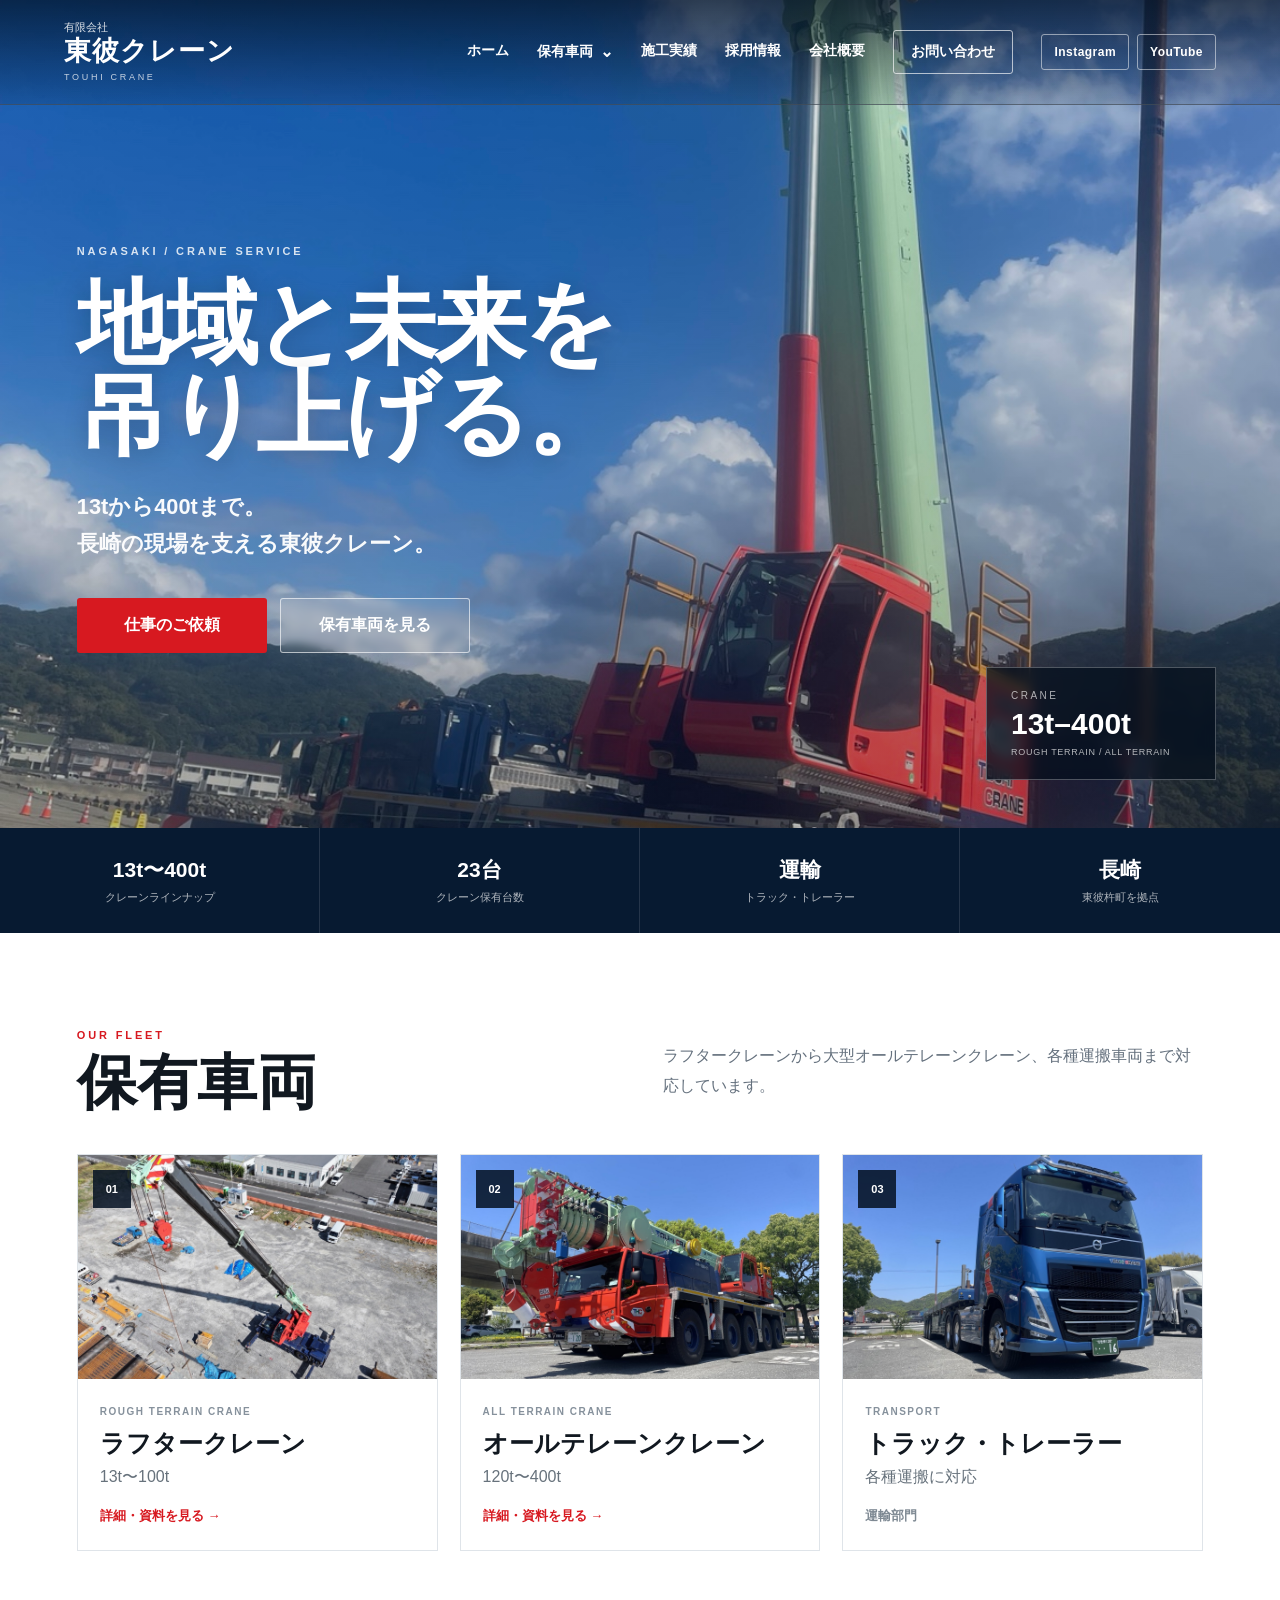
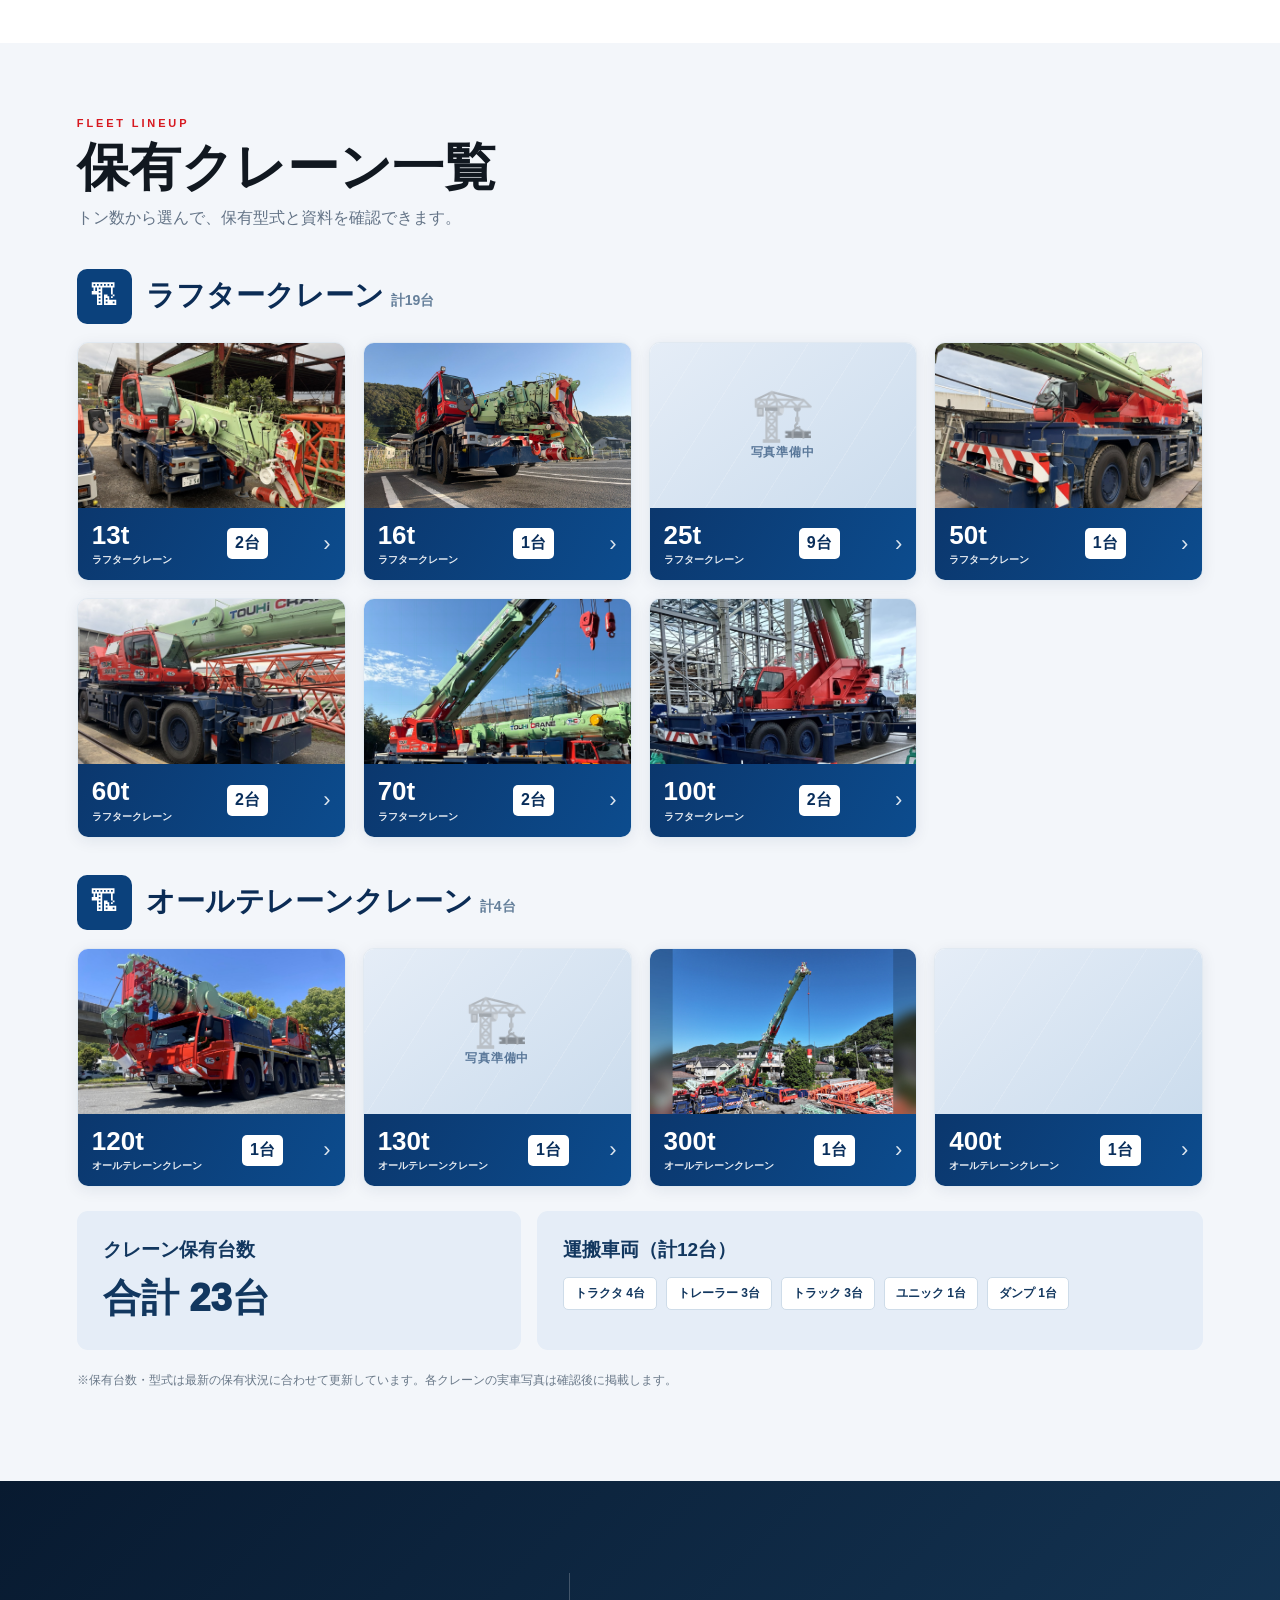
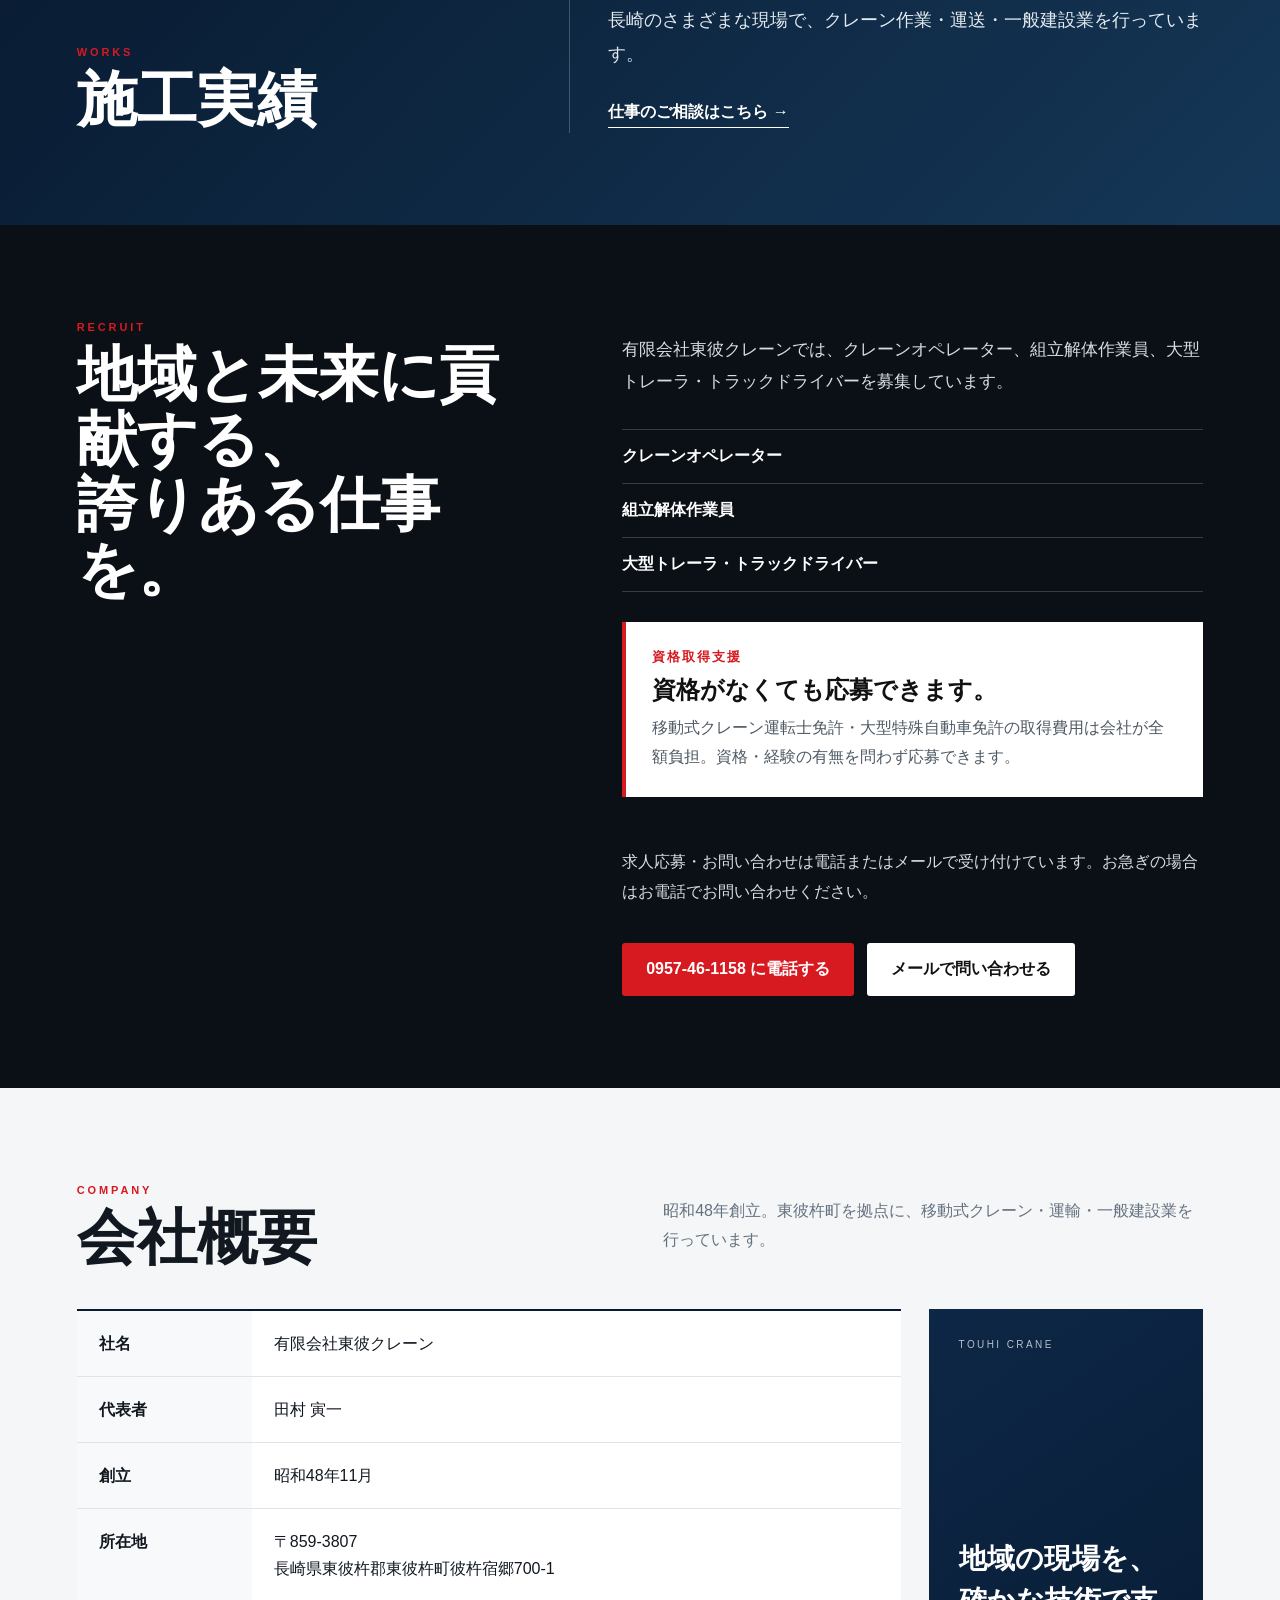
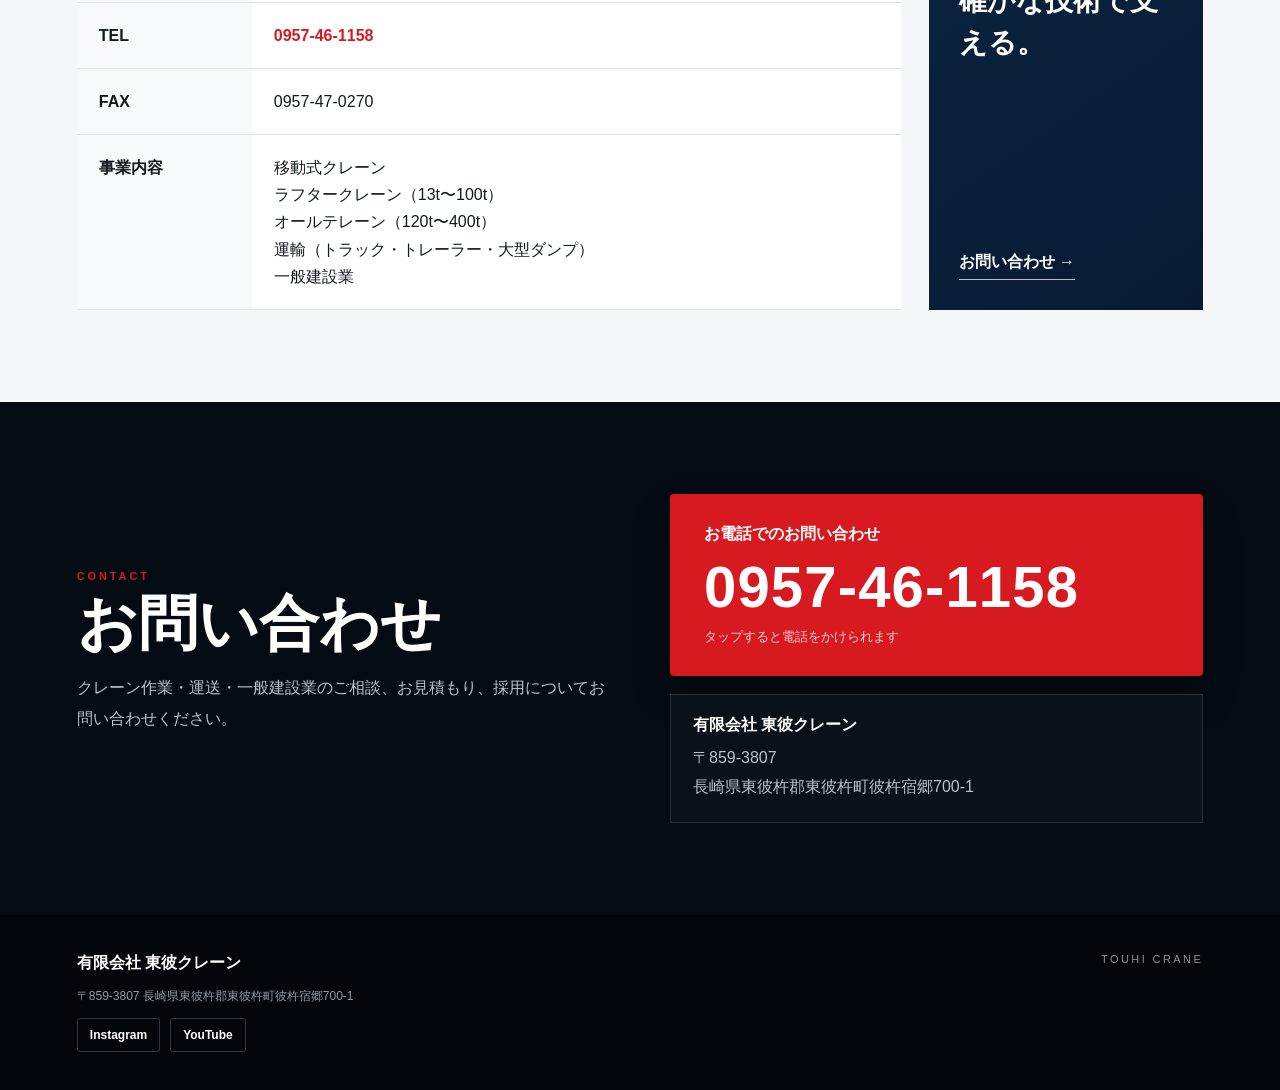
==== commit c8a62e16: "Add files via upload" ====
--- a/index.html
+++ b/index.html
@@ -29,15 +29,15 @@
 <video autoplay muted loop playsinline poster="hero.jpg" style="position:absolute;inset:0;width:100%;height:100%;object-fit:cover;"><source src="touhi-hero-light.mov" type="video/quicktime"></video>
 <div class="hero-overlay"></div><div class="hero-content"><p class="eyebrow">NAGASAKI / CRANE SERVICE</p><h1>地域と未来を<br>吊り上げる。</h1><p class="hero-copy">13tから400tまで。<br>長崎の現場を支える東彼クレーン。</p><div class="hero-actions"><a class="button primary" href="tel:0957461158">仕事のご依頼</a><a class="button ghost" href="#vehicles">保有車両を見る</a></div></div><div class="hero-badge"><span>CRANE</span><strong>13t–400t</strong><small>ROUGH TERRAIN / ALL TERRAIN</small></div>
 </section>
-<section class="strengths" aria-label="東彼クレーンの特徴"><div><strong>13t〜400t</strong><span>クレーンラインナップ</span></div><div><strong>24台</strong><span>クレーン保有台数</span></div><div><strong>運輸</strong><span>トラック・トレーラー</span></div><div><strong>長崎</strong><span>東彼杵町を拠点</span></div></section>
+<section class="strengths" aria-label="東彼クレーンの特徴"><div><strong>13t〜400t</strong><span>クレーンラインナップ</span></div><div><strong>23台</strong><span>クレーン保有台数</span></div><div><strong>運輸</strong><span>トラック・トレーラー</span></div><div><strong>長崎</strong><span>東彼杵町を拠点</span></div></section>
 <section id="vehicles" class="section vehicles-section"><div class="section-heading"><div><span class="section-en">OUR FLEET</span><h2>保有車両</h2></div><p>ラフタークレーンから大型オールテレーンクレーン、各種運搬車両まで対応しています。</p></div><div class="card-grid three"><a class="vehicle-card" href="rafter.html"><div class="vehicle-media"><img src="rafter.jpg" alt="東彼クレーンのラフタークレーン"><span class="vehicle-number">01</span></div><div class="vehicle-card-body"><span>ROUGH TERRAIN CRANE</span><h3>ラフタークレーン</h3><p>13t〜100t</p><strong>詳細・資料を見る →</strong></div></a><a class="vehicle-card" href="allterrain.html"><div class="vehicle-media"><img src="allterrain.jpg" alt="東彼クレーンのオールテレーンクレーン"><span class="vehicle-number">02</span></div><div class="vehicle-card-body"><span>ALL TERRAIN CRANE</span><h3>オールテレーンクレーン</h3><p>120t〜400t</p><strong>詳細・資料を見る →</strong></div></a><article class="vehicle-card vehicle-card-static"><div class="vehicle-media"><img src="truck.jpg" alt="東彼クレーンのトラック・トレーラー"><span class="vehicle-number">03</span></div><div class="vehicle-card-body"><span>TRANSPORT</span><h3>トラック・トレーラー</h3><p>各種運搬に対応</p><strong>運輸部門</strong></div></article></div></section>
 <section id="fleet-counts" class="section photo-fleet"><div class="photo-fleet-header"><div><span class="section-en">FLEET LINEUP</span><h2>保有クレーン一覧</h2><p>トン数から選んで、保有型式と資料を確認できます。</p></div></div>
-<div class="photo-group"><div class="photo-group-heading"><span class="photo-group-symbol" aria-hidden="true">🏗</span><h3>ラフタークレーン<small>計20台</small></h3></div><div class="photo-card-grid">
+<div class="photo-group"><div class="photo-group-heading"><span class="photo-group-symbol" aria-hidden="true">🏗</span><h3>ラフタークレーン<small>計19台</small></h3></div><div class="photo-card-grid">
 <a class="photo-machine" href="rafter.html#ton-13" aria-label="13t ラフタークレーン 2台・詳細を見る"><div class="photo-machine-visual"><span class="crane-symbol" aria-hidden="true">🏗️</span><span class="waiting">写真準備中</span><img src="13t-crane.jpg" alt="13t クレーンの実車写真" loading="lazy" decoding="async" onload="this.parentElement.classList.add('has-photo')" onerror="this.remove()"></div><div class="photo-machine-label"><span><strong>13t</strong><small>ラフタークレーン</small></span><span class="count">2台</span><span class="arrow" aria-hidden="true">›</span></div></a>
 <a class="photo-machine" href="rafter.html#ton-16" aria-label="16t ラフタークレーン 1台・詳細を見る"><div class="photo-machine-visual"><span class="crane-symbol" aria-hidden="true">🏗️</span><span class="waiting">写真準備中</span><img src="16t-crane.jpg" alt="16t クレーンの実車写真" loading="lazy" decoding="async" onload="this.parentElement.classList.add('has-photo')" onerror="this.remove()"></div><div class="photo-machine-label"><span><strong>16t</strong><small>ラフタークレーン</small></span><span class="count">1台</span><span class="arrow" aria-hidden="true">›</span></div></a>
 <a class="photo-machine" href="rafter.html#ton-25" aria-label="25t ラフタークレーン 9台・詳細を見る"><div class="photo-machine-visual"><span class="crane-symbol" aria-hidden="true">🏗️</span><span class="waiting">写真準備中</span><img src="25t-crane.jpg" alt="25t クレーンの実車写真" loading="lazy" decoding="async" onload="this.parentElement.classList.add('has-photo')" onerror="this.remove()"></div><div class="photo-machine-label"><span><strong>25t</strong><small>ラフタークレーン</small></span><span class="count">9台</span><span class="arrow" aria-hidden="true">›</span></div></a>
 <a class="photo-machine" href="rafter.html#ton-50" aria-label="50t ラフタークレーン 1台・詳細を見る"><div class="photo-machine-visual"><span class="crane-symbol" aria-hidden="true">🏗️</span><span class="waiting">写真準備中</span><img src="50t-crane.jpg" alt="50t クレーンの実車写真" loading="lazy" decoding="async" onload="this.parentElement.classList.add('has-photo')" onerror="this.remove()"></div><div class="photo-machine-label"><span><strong>50t</strong><small>ラフタークレーン</small></span><span class="count">1台</span><span class="arrow" aria-hidden="true">›</span></div></a>
-<a class="photo-machine" href="rafter.html#ton-60" aria-label="60t ラフタークレーン 3台・詳細を見る"><div class="photo-machine-visual"><span class="crane-symbol" aria-hidden="true">🏗️</span><span class="waiting">写真準備中</span><img src="60t-crane.jpg" alt="60t クレーンの実車写真" loading="lazy" decoding="async" onload="this.parentElement.classList.add('has-photo')" onerror="this.remove()"></div><div class="photo-machine-label"><span><strong>60t</strong><small>ラフタークレーン</small></span><span class="count">3台</span><span class="arrow" aria-hidden="true">›</span></div></a>
+<a class="photo-machine" href="rafter.html#ton-60" aria-label="60t ラフタークレーン 2台・詳細を見る"><div class="photo-machine-visual"><span class="crane-symbol" aria-hidden="true">🏗️</span><span class="waiting">写真準備中</span><img src="60t-crane.jpg" alt="60t クレーンの実車写真" loading="lazy" decoding="async" onload="this.parentElement.classList.add('has-photo')" onerror="this.remove()"></div><div class="photo-machine-label"><span><strong>60t</strong><small>ラフタークレーン</small></span><span class="count">2台</span><span class="arrow" aria-hidden="true">›</span></div></a>
 <a class="photo-machine" href="rafter.html#ton-70" aria-label="70t ラフタークレーン 2台・詳細を見る"><div class="photo-machine-visual"><span class="crane-symbol" aria-hidden="true">🏗️</span><span class="waiting">写真準備中</span><img src="70t-crane.jpg" alt="70t クレーンの実車写真" loading="lazy" decoding="async" onload="this.parentElement.classList.add('has-photo')" onerror="this.remove()"></div><div class="photo-machine-label"><span><strong>70t</strong><small>ラフタークレーン</small></span><span class="count">2台</span><span class="arrow" aria-hidden="true">›</span></div></a>
 <a class="photo-machine" href="rafter.html#ton-100" aria-label="100t ラフタークレーン 2台・詳細を見る"><div class="photo-machine-visual"><span class="crane-symbol" aria-hidden="true">🏗️</span><span class="waiting">写真準備中</span><img src="100t-crane.jpg" alt="100t クレーンの実車写真" loading="lazy" decoding="async" onload="this.parentElement.classList.add('has-photo')" onerror="this.remove()"></div><div class="photo-machine-label"><span><strong>100t</strong><small>ラフタークレーン</small></span><span class="count">2台</span><span class="arrow" aria-hidden="true">›</span></div></a>
 </div></div>
@@ -46,7 +46,7 @@
 <a class="photo-machine" href="allterrain.html#ton-130" aria-label="130t オールテレーンクレーン 1台・詳細を見る"><div class="photo-machine-visual"><span class="crane-symbol" aria-hidden="true">🏗️</span><span class="waiting">写真準備中</span><img src="130t-crane.jpg" alt="130t クレーンの実車写真" loading="lazy" decoding="async" onload="this.parentElement.classList.add('has-photo')" onerror="this.remove()"></div><div class="photo-machine-label"><span><strong>130t</strong><small>オールテレーンクレーン</small></span><span class="count">1台</span><span class="arrow" aria-hidden="true">›</span></div></a>
 <a class="photo-machine" href="allterrain.html#ton-300" aria-label="300t オールテレーンクレーン 1台・詳細を見る"><div class="photo-machine-visual"><span class="crane-symbol" aria-hidden="true">🏗️</span><span class="waiting">写真準備中</span><img src="300t-crane.jpg" alt="300t クレーンの実車写真" loading="lazy" decoding="async" onload="this.parentElement.classList.add('has-photo')" onerror="this.remove()"></div><div class="photo-machine-label"><span><strong>300t</strong><small>オールテレーンクレーン</small></span><span class="count">1台</span><span class="arrow" aria-hidden="true">›</span></div></a>
 <a class="photo-machine" href="allterrain.html#ton-400" aria-label="400t オールテレーンクレーン 1台・詳細を見る"><div class="photo-machine-visual"><span class="crane-symbol" aria-hidden="true">🏗️</span><span class="waiting">写真準備中</span><img src="400t-crane.jpg" alt="400t クレーンの実車写真" loading="lazy" decoding="async" onload="this.parentElement.classList.add('has-photo')" onerror="this.remove()"></div><div class="photo-machine-label"><span><strong>400t</strong><small>オールテレーンクレーン</small></span><span class="count">1台</span><span class="arrow" aria-hidden="true">›</span></div></a>
-</div></div><div class="photo-fleet-bottom"><div class="photo-fleet-stat"><span class="stat-title">クレーン保有台数</span><strong class="stat-total">合計 24台</strong></div><div class="photo-fleet-stat"><span class="stat-title">運搬車両（計12台）</span><div class="photo-fleet-tags"><span>トラクタ 4台</span><span>トレーラー 3台</span><span>トラック 3台</span><span>ユニック 1台</span><span>ダンプ 1台</span></div></div></div><p class="photo-fleet-note">※台数・型式は保有車両一覧表（2026年4月現在）に基づきます。各クレーンの実車写真は確認後に掲載します。</p></section>
+</div></div><div class="photo-fleet-bottom"><div class="photo-fleet-stat"><span class="stat-title">クレーン保有台数</span><strong class="stat-total">合計 23台</strong></div><div class="photo-fleet-stat"><span class="stat-title">運搬車両（計12台）</span><div class="photo-fleet-tags"><span>トラクタ 4台</span><span>トレーラー 3台</span><span>トラック 3台</span><span>ユニック 1台</span><span>ダンプ 1台</span></div></div></div><p class="photo-fleet-note">※保有台数・型式は最新の保有状況に合わせて更新しています。各クレーンの実車写真は確認後に掲載します。</p></section>
 <section id="works" class="section works-section"><div class="works-inner"><div><span class="section-en">WORKS</span><h2>施工実績</h2></div><div class="works-copy"><p>長崎のさまざまな現場で、クレーン作業・運送・一般建設業を行っています。</p><a href="#contact">仕事のご相談はこちら →</a></div></div></section>
 <section id="recruit" class="section recruit"><div class="recruit-grid-main"><div><span class="section-en">RECRUIT</span><h2>地域と未来に貢献する、<br>誇りある仕事を。</h2></div><div class="recruit-copy"><p>有限会社東彼クレーンでは、クレーンオペレーター、組立解体作業員、大型トレーラ・トラックドライバーを募集しています。</p><div class="recruit-jobs"><span>クレーンオペレーター</span><span>組立解体作業員</span><span>大型トレーラ・トラックドライバー</span></div><div class="license-box"><small>資格取得支援</small><strong>資格がなくても応募できます。</strong><p>移動式クレーン運転士免許・大型特殊自動車免許の取得費用は会社が全額負担。資格・経験の有無を問わず応募できます。</p></div><div class="recruit-contact"><p>求人応募・お問い合わせは電話またはメールで受け付けています。お急ぎの場合はお電話でお問い合わせください。</p><div class="hero-actions"><a class="button primary" href="tel:0957461158">0957-46-1158 に電話する</a><a class="button recruit-mail" href="https://www.touhi-crane.com/contact">メールで問い合わせる</a></div></div></div></div></section>
 <section id="about" class="section about-section"><div class="section-heading"><div><span class="section-en">COMPANY</span><h2>会社概要</h2></div><p>昭和48年創立。東彼杵町を拠点に、移動式クレーン・運輸・一般建設業を行っています。</p></div><div class="company-layout"><dl class="company-table"><div><dt>社名</dt><dd>有限会社東彼クレーン</dd></div><div><dt>代表者</dt><dd>田村 寅一</dd></div><div><dt>創立</dt><dd>昭和48年11月</dd></div><div><dt>所在地</dt><dd>〒859-3807<br>長崎県東彼杵郡東彼杵町彼杵宿郷700-1</dd></div><div><dt>TEL</dt><dd><a href="tel:0957461158">0957-46-1158</a></dd></div><div><dt>FAX</dt><dd>0957-47-0270</dd></div><div><dt>事業内容</dt><dd>移動式クレーン<br>ラフタークレーン（13t〜100t）<br>オールテレーン（120t〜400t）<br>運輸（トラック・トレーラー・大型ダンプ）<br>一般建設業</dd></div></dl><aside class="company-panel"><span>TOUHI CRANE</span><strong>地域の現場を、<br>確かな技術で支える。</strong><a href="#contact">お問い合わせ →</a></aside></div></section>
